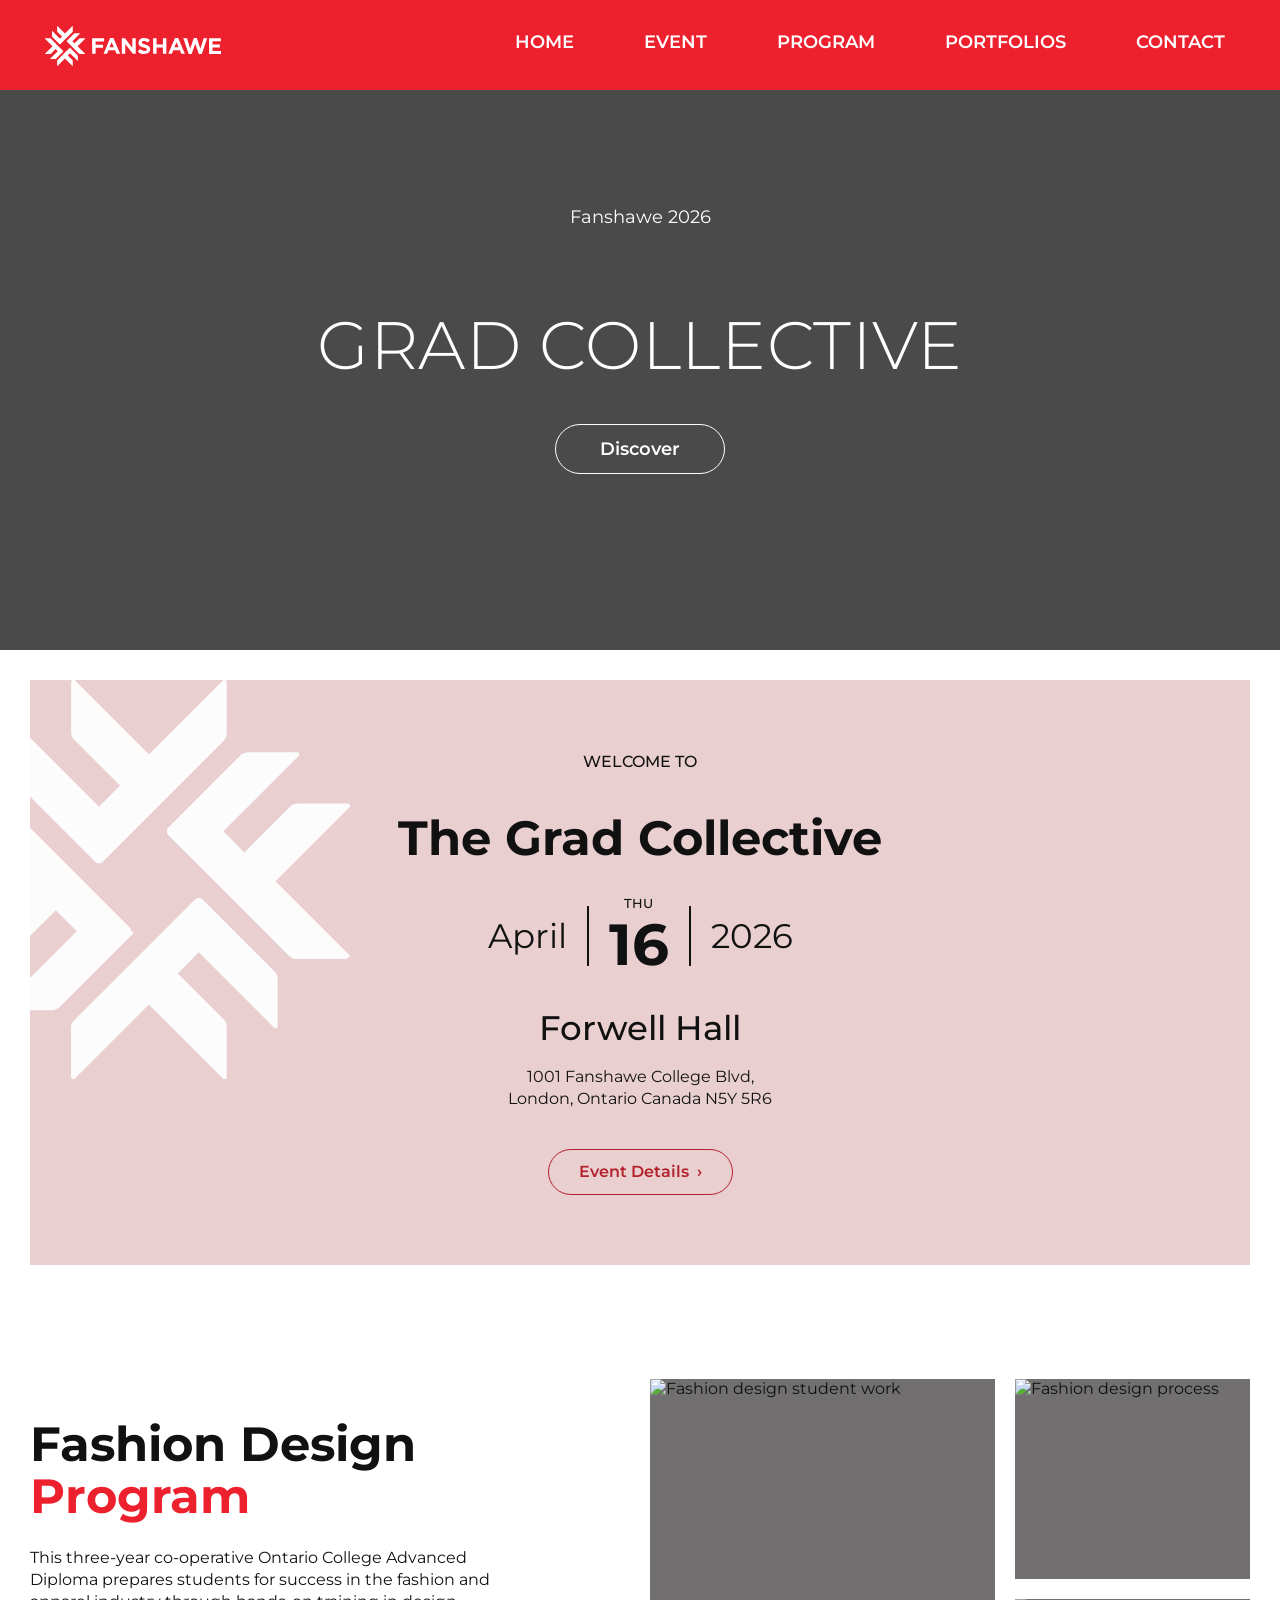
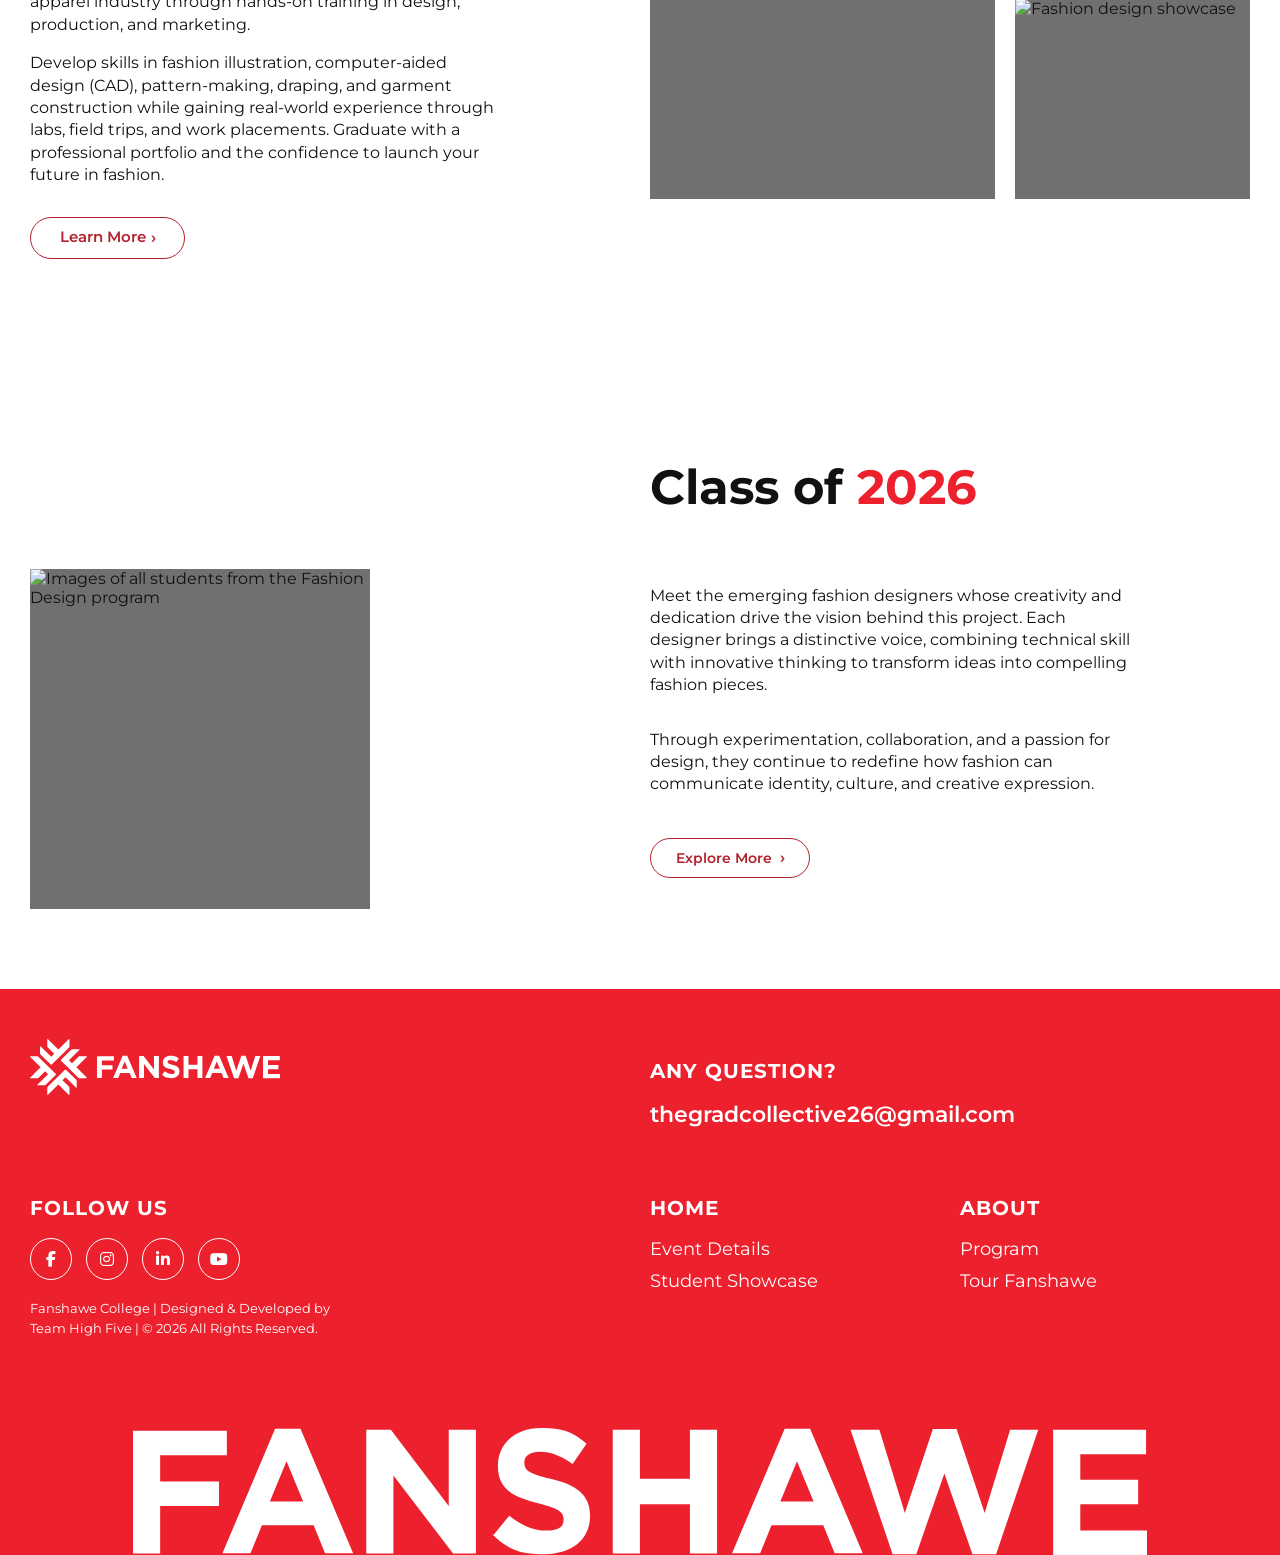
==== index.html @ 81c56df1 "update lookbook icon & link in footer update lookbook icon & link to respective sites in footer" ====
<!DOCTYPE html>
<html lang="en">

<head>
  <meta charset="UTF-8">
  <meta name="viewport" content="width=device-width, initial-scale=1.0">
  <title>Fanshawe's Grad Collective 2026</title>
  <link rel="icon" type="image/png" href="fanshawe_favicon/favicon-96x96.png" sizes="96x96">
  <link rel="icon" type="image/svg+xml" href="fanshawe_favicon/favicon.svg">
  <link rel="shortcut icon" href="fanshawe_favicon/favicon.ico">
  <link rel="apple-touch-icon" sizes="180x180" href="fanshawe_favicon/apple-touch-icon.png">
  <link rel="manifest" href="fanshawe_favicon/site.webmanifest">
  <link rel="stylesheet" href="css/grid.css">
  <link rel="stylesheet" href="css/main.css">
  <!-- Link to google fonts for Montserrat Font -->
  <link rel="preconnect" href="https://fonts.googleapis.com">
  <link rel="preconnect" href="https://fonts.gstatic.com" crossorigin>
  <link href="https://fonts.googleapis.com/css2?family=Montserrat:ital,wght@0,100..900;1,100..900&display=swap"
    rel="stylesheet">
  <link rel="stylesheet" href="https://cdnjs.cloudflare.com/ajax/libs/font-awesome/6.5.2/css/all.min.css">
</head>

<body>
  <h1 class="hidden">Welcome to The Grad Collective 2026</h1>
  <div>
    <section class="full-width-grid-con">
      <h2 class="hidden">Main Navigation</h2>
      <header id="main-header" class="full-width-grid-con">
        <div id="logo" class="col-start-1 col-end-2">
          <a href="https://www.fanshawec.ca" id="header-logo" class="col-start-1">
            <img src="images/fanshawe_logo_white.svg" alt="fanshawe logo" class="header-logo-img">
          </a>
        </div>
        <input type="checkbox" id="hamburger">
        <label for="hamburger" id="ham-burger">
          <img src="images/ham-burger-menu.svg" alt="Menu">
        </label>
        <div id="main-nav" class="m-col-start-5 m-col-end-13 l-col-end-12">
          <nav class="burger-con">
            <ul>
              <li><a href="index.html">HOME</a></li>
              <li><a href="event.html">EVENT</a></li>
              <li><a href="about.html">PROGRAM</a></li>
              <li><a href="portfolio.html">PORTFOLIOS</a></li>
              <li><a href="contact.html">CONTACT</a></li>
            </ul>
          </nav>
        </div>
      </header>
    </section>
  </div>

  <!-- Hero Section -->
  <section class="hero">

    <div class="full-width-grid-con">

      <div class="hero-media col-span-full">

        <video class="hero-video" autoplay muted loop playsinline poster="images/hero-poster.jpg">

          <source src="video/hero-video.mp4" type="video/mp4">
          Your browser does not support the video tag.

        </video>

        <div class="hero-overlay">
          <p class="hero-subtitle">Fanshawe 2026</p>
          <h2 class="hero-title">GRAD COLLECTIVE</h2>
          <a href="#" class="hero-btn">Discover</a>
        </div>

      </div>

    </div>

  </section>

  <!--Welcom Section-->
  <section class="welcome-section">
    <div class="grid-con">
      <div class="welcome-card col-span-full m-col-span-12 l-col-span-12">

        <div class="welcome-mark">
          <img src="images/fanshawe_logo_symbol.svg" alt="Fanshawe graphic mark">
        </div>

        <div class="welcome-content">
          <p class="welcome-kicker">WELCOME TO</p>

          <h2 class="welcome-title">The Grad Collective</h2>

          <div class="welcome-date">
            <span class="date-month">April</span>

            <span class="date-divider"></span>

            <span class="date-day-wrap">
              <span class="date-label">THU</span>
              <span class="date-day">16</span>
            </span>

            <span class="date-divider"></span>

            <span class="date-year">2026</span>
          </div>

          <h3 class="welcome-location">Forwell Hall</h3>

          <p class="welcome-address">
            1001 Fanshawe College Blvd,<br>
            London, Ontario Canada N5Y 5R6
          </p>

          <a href="#" class="welcome-btn">Event Details</a>
        </div>

      </div>
    </div>
  </section>

  <!--About Program Section-->
  <section class="about-program">
    <div class="grid-con">

      <div class="about-program-content col-span-full m-col-span-6 l-col-span-5">
        <h2 class="about-program-title">
          Fashion Design <span>Program</span>
        </h2>

        <p class="about-program-text">
          This three-year co-operative Ontario College Advanced Diploma prepares students for success in the fashion and
          apparel industry through hands-on training in design, production, and marketing.
        </p>

        <p class="about-program-text">
          Develop skills in fashion illustration, computer-aided design (CAD), pattern-making, draping, and garment
          construction while gaining real-world experience through labs, field trips, and work placements. Graduate with
          a professional portfolio and the confidence to launch your future in fashion.
        </p>

        <a href="#" class="about-program-btn">Learn More</a>
      </div>

      <div class="about-program-media col-span-full m-col-span-6 l-col-span-6 l-col-start-7">
        <div class="about-program-gallery">

          <div class="about-program-image about-program-image-large">
            <img src="images/program-image-1.jpg" alt="Fashion design student work">
          </div>

          <div class="about-program-image-column">
            <div class="about-program-image about-program-image-small">
              <img src="images/program-image-2.jpg" alt="Fashion design process">
            </div>

            <div class="about-program-image about-program-image-small">
              <img src="images/program-image-3.jpg" alt="Fashion design showcase">
            </div>
          </div>

        </div>
      </div>

    </div>
  </section>

  <!--Fashion Designers Section-->
  <section class="fashion-designers">
    <div class="grid-con">

      <div class="fashion-designers-heading col-span-full m-col-start-7 m-col-end-12 l-col-start-7 l-col-end-12">
        <h2 class="fashion-designers-title">
          Class of<span> 2026</span>
        </h2>
      </div>

      <div class="fashion-designers-image-box col-span-full m-col-start-1 m-col-end-6 l-col-start-1 l-col-end-6">
        <img src="" alt="Images of all students from the Fashion Design program">
      </div>

      <div class="fashion-designers-content col-span-full m-col-start-7 m-col-end-12 l-col-start-7 l-col-end-12">
        <p class="fashion-designers-text">
          Meet the emerging fashion designers whose creativity and dedication drive the vision behind this project. Each
          designer brings a distinctive voice, combining technical skill with innovative thinking to transform ideas
          into compelling fashion pieces.
        </p>

        <p class="fashion-designers-text">
          Through experimentation, collaboration, and a passion for design, they continue to redefine how fashion can
          communicate identity, culture, and creative expression.
        </p>

        <a href="#" class="fashion-designers-btn">Explore More</a>
      </div>

    </div>
  </section>

  <footer class="main-footer">
    <div class="grid-con">

      <div class="footer-logo col-span-full m-col-span-6 l-col-span-6">
        <img src="images/fanshawe_logo_white.svg" alt="Fanshawe logo">
      </div>

      <div class="footer-contact col-span-full m-col-span-6 l-col-span-6">
        <h3>ANY QUESTION?</h3>
        <a href="mailto:thegradcollective26@gmail.com">
          thegradcollective26@gmail.com
        </a>
      </div>

      <div class="footer-follow col-span-full m-col-star-1 m-col-end-5 l-col-star-1 l-col-end-5">
        <h3>FOLLOW US</h3>

        <div class="social">
          <a href="#" aria-label="Facebook"><i class="fa-brands fa-facebook-f"></i></a>
          <a href="#" aria-label="Instagram"><i class="fa-brands fa-instagram"></i></a>
          <a href="#" aria-label="LinkedIn"><i class="fa-brands fa-linkedin-in"></i></a>
          <a href="#" aria-label="YouTube"><i class="fa-brands fa-youtube"></i></a>
        </div>

        <p class="copyright">
          Fanshawe College | Designed &amp; Developed by Team High Five |
          © 2026 All Rights Reserved.
        </p>
      </div>

      <div class="footer-links col-span-2 m-col-star-6 m-col-end-9 l-col-star-6 l-col-end-9 ">
        <h3>HOME</h3>
        <ul>
          <li><a href="event.html">Event Details</a></li>
          <li><a href="portfolio.html">Student Showcase</a></li>
        </ul>
      </div>


      <div class="footer-links col-span-2 m-col-star-9 m-col-end-12 l-col-star-9 l-col-end-12 ">
        <h3>ABOUT</h3>
        <ul>
          <li><a href="about.html">Program</a></li>
          <li><a href="https://www.fanshawec.ca/">Tour Fanshawe</a></li>
        </ul>
      </div>

      <div class="footer-big-logo col-span-full m-col-span-full l-col-start-2 l-col-end-12">
        <img src="images/fanshawe_logo_big.svg" alt="Fanshawe wordmark">
      </div>

    </div>
  </footer>

  <script type="module" src="js/main.js"></script>

</body>

</html>
---- css/grid.css ----
/* 
    CSS Guide 

    1.  General Grid Styles
        Utility Classes
    2.  Mobile Grid
    3.  Tablet Grid
    4.  Desktop Grid
    5.  XL Grid

 */


 /* 1. ---General Grid Styles--- */

 html {
    box-sizing: border-box; 
  }
  
  *, *::before, *::after {
    box-sizing: inherit; 
  }
  /* ---Utility Classes--- */
  
   .grid-con { 
    display: grid;
    grid-template-columns: repeat(4, minmax(0, 1fr));
    grid-column-gap: 15px;
    max-width: 1200px;
    margin: 0 auto;
    padding-left: 30px;
    padding-right: 30px;
  }
  
  /* 2. ---Mobile Library Grid Styles--- */
  .col-span-1	{grid-column: span 1 / span 1;}
  .col-span-2	{grid-column: span 2 / span 2;}
  .col-span-3	{grid-column: span 3 / span 3;}
  .col-span-4	{grid-column: span 4 / span 4;}
  .col-span-full {grid-column: 1 / -1;}
  
  .col-start-1	{grid-column-start: 1;}
  .col-start-2	{grid-column-start: 2;}
  .col-start-3	{grid-column-start: 3;}
  .col-start-4	{grid-column-start: 4;}
  
  .col-end-2	{grid-column-end: 2;}
  .col-end-3	{grid-column-end: 3;}
  .col-end-4	{grid-column-end: 4;}
  .col-end-5	{grid-column-end: 5;}
  
  /* 3. ---Tablet Library Grid Styles--- */
  @media screen and (min-width: 768px) {
    .grid-con { 
      display: grid;
      grid-template-columns: repeat(12, minmax(0, 1fr));
      grid-column-gap: 20px;
      max-width: 1500px;
      margin: 0 auto;
      padding-left: 30px;
      padding-right: 30px;
    }
  
  .m-col-spa .m-col-span-1	{grid-column: span 1 / span 1;}
  .m-col-span-2	{grid-column: span 2 / span 2;}
  .m-col-span-3	{grid-column: span 3 / span 3;}
  .m-col-span-4	{grid-column: span 4 / span 4;}
  .m-col-span-5	{grid-column: span 5 / span 5;}
  .m-col-span-6	{grid-column: span 6 / span 6;}
  .m-col-span-7	{grid-column: span 7 / span 7;}
  .m-col-span-8	{grid-column: span 8 / span 8;}
  .m-col-span-9	{grid-column: span 9 / span 9;}
  .m-col-span-10 {grid-column: span 10 / span 10;}
  .m-col-span-11 {grid-column: span 11 / span 11;}
  .m-col-span-12 {grid-column: span 12 / span 12;}
  .m-col-span-full {grid-column: 1 / -1;}
  
  .m-col-start-1	{grid-column-start: 1;}
  .m-col-start-2	{grid-column-start: 2;}
  .m-col-start-3	{grid-column-start: 3;}
  .m-col-start-4	{grid-column-start: 4;}
  .m-col-start-5	{grid-column-start: 5;}
  .m-col-start-6	{grid-column-start: 6;}
  .m-col-start-7	{grid-column-start: 7;}
  .m-col-start-8	{grid-column-start: 8;}
  .m-col-start-9	{grid-column-start: 9;}
  .m-col-start-10	{grid-column-start: 10;}
  .m-col-start-11	{grid-column-start: 11;}
  .m-col-start-12	{grid-column-start: 12;}
  .m-col-start-13	{grid-column-start: 13;}
  
  
  .m-col-end-1	{grid-column-end: 1;}
  .m-col-end-2	{grid-column-end: 2;}
  .m-col-end-3	{grid-column-end: 3;}
  .m-col-end-4	{grid-column-end: 4;}
  .m-col-end-5	{grid-column-end: 5;}
  .m-col-end-6	{grid-column-end: 6;}
  .m-col-end-7	{grid-column-end: 7;}
  .m-col-end-8	{grid-column-end: 8;}
  .m-col-end-9	{grid-column-end: 9;}
  .m-col-end-10	{grid-column-end: 10;}
  .m-col-end-11	{grid-column-end: 11;}
  .m-col-end-12	{grid-column-end: 12;}
  .m-col-end-13	{grid-column-end: 13;}
  
  }
  
  /* 4. ---Desktop Library Grid Styles--- */
  @media screen and (min-width: 1200px) { 
  
    .grid-con { 
      display: grid;
      grid-template-columns: repeat(12, minmax(0, 1fr));
      grid-column-gap: 20px;
      max-width: 1500px;
      margin: 0 auto;
      padding-left: 30px;
      padding-right: 30px;
    }
  
  .l-col-span-1	{grid-column: span 1 / span 1;}
  .l-col-span-2	{grid-column: span 2 / span 2;}
  .l-col-span-3	{grid-column: span 3 / span 3;}
  .l-col-span-4	{grid-column: span 4 / span 4;}
  .l-col-span-5	{grid-column: span 5 / span 5;}
  .l-col-span-6	{grid-column: span 6 / span 6;}
  .l-col-span-7	{grid-column: span 7 / span 7;}
  .l-col-span-8	{grid-column: span 8 / span 8;}
  .l-col-span-9	{grid-column: span 9 / span 9;}
  .l-col-span-10 {grid-column: span 10 / span 10;}
  .l-col-span-11 {grid-column: span 11 / span 11;}
  .l-col-span-12 {grid-column: span 12 / span 12;}
  .l-col-span-full {grid-column: 1 / -1;}
  
  .l-col-start-1	{grid-column-start: 1;}
  .l-col-start-2	{grid-column-start: 2;}
  .l-col-start-3	{grid-column-start: 3;}
  .l-col-start-4	{grid-column-start: 4;}
  .l-col-start-5	{grid-column-start: 5;}
  .l-col-start-6	{grid-column-start: 6;}
  .l-col-start-7	{grid-column-start: 7;}
  .l-col-start-8	{grid-column-start: 8;}
  .l-col-start-9	{grid-column-start: 9;}
  .l-col-start-10	{grid-column-start: 10;}
  .l-col-start-11	{grid-column-start: 11;}
  .l-col-start-12	{grid-column-start: 12;}
  .l-col-start-13	{grid-column-start: 13;}
  
  
  .l-col-end-1	{grid-column-end: 1;}
  .l-col-end-2	{grid-column-end: 2;}
  .l-col-end-3	{grid-column-end: 3;}
  .l-col-end-4	{grid-column-end: 4;}
  .l-col-end-5	{grid-column-end: 5;}
  .l-col-end-6	{grid-column-end: 6;}
  .l-col-end-7	{grid-column-end: 7;}
  .l-col-end-8	{grid-column-end: 8;}
  .l-col-end-9	{grid-column-end: 9;}
  .l-col-end-10	{grid-column-end: 10;}
  .l-col-end-11	{grid-column-end: 11;}
  .l-col-end-12	{grid-column-end: 12;}
  .l-col-end-13	{grid-column-end: 13;}
  }
  
  
  /* 5. ---X-Large Desktop Library Grid Styles--- */
---- css/main.css ----
body{font-family:"Montserrat";padding:0;margin:0}.hidden{display:none}.wrapper{background-color:#ed202d}h1{font-family:"Montserrat"}#main-header{background-color:#ed202d;width:100%;height:90px;position:fixed;top:0;left:0;z-index:1000;display:flex;justify-content:space-between;align-items:center;padding:0 45px}#main-header #logo{display:flex;align-items:center}#main-header #logo img{height:40px;width:auto;margin-top:5px}#main-header #ham-burger{display:flex;cursor:pointer}#main-header #ham-burger img{height:40px;width:40px;transition:all .4s ease}@media(min-width: 768px){#main-header #ham-burger{display:none}}#main-header #hamburger{display:none}#main-header #hamburger:checked~label img{transform:rotate(-90deg)}#main-header #hamburger:checked~#main-nav{transform:translateY(0);opacity:1;pointer-events:auto}#main-header #main-nav{background-color:#ed202d;width:100%;height:100vh;text-align:left;font-size:16px;position:fixed;top:90px;left:0;transform:translateY(-100%);opacity:0;transition:all .3s ease;pointer-events:none}#main-header #main-nav nav ul{list-style-type:none;margin-top:70px;margin-left:30px;padding:0}#main-header #main-nav nav ul li{margin:30px 50px 30px 10px}#main-header #main-nav nav ul li a{color:#fff;display:inline-block;text-decoration:none;font-size:22px;font-weight:600;position:relative}#main-header #main-nav nav ul li a::after{content:"";position:absolute;left:0;bottom:-3px;width:0;height:2px;background:#fff;transition:width .35s ease}#main-header #main-nav nav ul li a:hover::after{width:100%}@media screen and (min-width: 768px){#main-header #ham-burger{display:none}#main-header #main-nav{width:auto;height:auto;position:relative;opacity:1;transform:none;transition:none;background:none;top:0;pointer-events:auto}#main-header #main-nav nav ul{margin-top:0;display:flex;align-items:center;gap:50px}#main-header #main-nav nav ul li{margin:0;padding:10px}#main-header #main-nav nav ul li a{font-size:18px;margin-top:15px;margin-bottom:5px}}@media screen and (min-width: 1200px){#ham-burger{display:none}}.main-footer{background:#ed202d;color:#fff;padding-top:40px;overflow:hidden}.main-footer a{color:#fff;text-decoration:none;transition:color .3s ease}.main-footer a:hover{color:#fff}.main-footer h3{font-size:16px;font-weight:700;margin-bottom:15px;text-transform:uppercase}.main-footer .footer-logo,.main-footer .footer-follow,.main-footer .footer-contact,.main-footer .footer-links{margin-bottom:28px}.main-footer .footer-logo img{display:block;width:180px;max-width:100%;height:auto}.main-footer .footer-follow .social{display:flex;gap:12px;margin-bottom:15px}.main-footer .footer-follow .social a{width:38px;height:38px;border:1px solid #fff;border-radius:50%;display:flex;align-items:center;justify-content:center;font-size:14px;transition:background-color .35s ease,color .35s ease,transform .25s ease,border-color .35s ease}.main-footer .footer-follow .social a:hover{background:#fff;color:#ed202d;border-color:#fff;transform:translateY(-3px)}.main-footer .footer-follow .copyright{font-size:12px;line-height:1.6;max-width:260px}.main-footer .footer-contact a{font-size:18px;font-weight:600;display:inline-block;transition:font-weight .2s ease,text-shadow .2s ease}.main-footer .footer-contact a:hover{font-weight:700;text-shadow:0 2px 6px rgba(0,0,0,.25)}.main-footer .footer-links ul{list-style:none;padding:0;margin:0}.main-footer .footer-links li{margin-bottom:10px}.main-footer .footer-links a{font-size:16px;position:relative;display:inline-block;transition:font-weight .2s ease,text-shadow .2s ease}.main-footer .footer-links a::after{content:"";position:absolute;left:0;bottom:-4px;width:0;height:2px;background:#fff;transition:width .35s ease}.main-footer .footer-links a:hover::after{width:100%}.main-footer .footer-links a:hover{font-weight:600;text-shadow:0 2px 6px rgba(0,0,0,.25)}.main-footer .footer-big-logo{margin-top:20px}.main-footer .footer-big-logo img{display:block;width:100%;max-width:2600px;height:auto}@media screen and (min-width: 768px){.main-footer .footer-logo,.main-footer .footer-follow,.main-footer .footer-contact,.main-footer .footer-links{margin-bottom:36px}.main-footer .footer-logo img{width:200px}.main-footer .footer-contact a{font-size:20px}.main-footer .footer-links a{font-size:18px}}@media screen and (min-width: 1200px){.main-footer{padding-top:50px}.main-footer .footer-logo,.main-footer .footer-follow,.main-footer .footer-contact,.main-footer .footer-links{margin-bottom:48px}.main-footer .footer-logo img{width:250px}.main-footer h3{font-size:20px;letter-spacing:1px;margin-bottom:18px}.main-footer .footer-follow .social{gap:14px;margin-bottom:18px}.main-footer .footer-follow .social a{width:42px;height:42px;font-size:16px}.main-footer .footer-follow .copyright{font-size:13px;max-width:320px}.main-footer .footer-contact a{font-size:22px}.main-footer .footer-links a{font-size:18px}.main-footer .footer-big-logo{margin-top:28px}.main-footer .footer-big-logo img{max-width:1100px}}.hero{padding-top:0}.hero .hero-media{position:relative;min-height:420px;background-color:#4a4a4a;overflow:hidden;border-top:8px solid #ed202d}.hero .hero-video{width:100%;height:100%;min-height:420px;-o-object-fit:cover;object-fit:cover;display:block;background-color:#4a4a4a}.hero .hero-overlay{position:absolute;inset:0;z-index:2;display:flex;flex-direction:column;align-items:center;justify-content:center;text-align:center;color:#fff;padding:20px}.hero .hero-subtitle{font-size:1rem;font-weight:400;margin-bottom:18px}.hero .hero-title{font-size:2.2rem;line-height:1.05;font-weight:300;letter-spacing:.02em;margin-bottom:24px}.hero .hero-btn{display:inline-flex;align-items:center;justify-content:center;min-width:170px;margin-top:10px;padding:12px 22px;border:1.5px solid #fff;border-radius:999px;color:#fff;text-decoration:none;font-size:.95rem;font-weight:600;line-height:1;transition:background-color .3s ease,color .3s ease,transform .25s ease,box-shadow .3s ease}.hero .hero-btn::after{margin-left:8px;font-size:1rem;line-height:1}.hero .hero-btn:hover{background-color:#fff;color:#b3212c;transform:translateY(-2px);box-shadow:0 8px 18px rgba(0,0,0,.12)}@media screen and (min-width: 768px){.hero .hero-media{min-height:520px;border-top-width:10px}.hero .hero-video{min-height:520px}.hero .hero-subtitle{font-size:1.2rem;margin-bottom:22px}.hero .hero-title{font-size:3.5rem;margin-bottom:30px}.hero .hero-btn{min-width:160px;padding:14px 34px;font-size:1.05rem}}@media screen and (min-width: 1200px){.hero .hero-media{min-height:620px;border-top-width:10px}.hero .hero-video{min-height:620px}.hero .hero-subtitle{font-size:1.15rem;margin-bottom:26px}.hero .hero-title{font-size:4.2rem;margin-bottom:34px;letter-spacing:.01em}.hero .hero-btn{min-width:170px;padding:15px 38px;font-size:1.1rem}}.welcome-section{padding:24px 0}.welcome-section .welcome-card{position:relative;background-color:#e9cfcf;overflow:hidden;min-height:380px;padding:36px 20px 48px}.welcome-section .welcome-mark{position:absolute;top:0;left:0;width:220px;z-index:1;margin-left:-40px;pointer-events:none}.welcome-section .welcome-mark img{display:block;width:100%;height:auto;opacity:.95}.welcome-section .welcome-content{position:relative;z-index:2;max-width:700px;margin:0 auto;text-align:center;color:#111}.welcome-section .welcome-kicker{font-size:.95rem;font-weight:500;margin-bottom:10px}.welcome-section .welcome-title{font-size:2rem;font-weight:700;line-height:1.15;margin-bottom:28px}.welcome-section .welcome-date{display:flex;align-items:center;justify-content:center;gap:14px;margin-bottom:24px;flex-wrap:nowrap}.welcome-section .date-month,.welcome-section .date-year{font-size:1.6rem;font-weight:400;line-height:1}.welcome-section .date-divider{width:2px;height:44px;background-color:#111}.welcome-section .date-day-wrap{display:flex;flex-direction:column;align-items:center;justify-content:center;line-height:1}.welcome-section .date-label{font-size:.75rem;font-weight:500;margin-bottom:4px}.welcome-section .date-day{font-size:2.6rem;font-weight:700}.welcome-section .welcome-location{font-size:1.9rem;font-weight:500;margin-bottom:16px}.welcome-section .welcome-address{font-size:.95rem;line-height:1.35;max-width:340px;margin:0 auto 34px}.welcome-section .welcome-btn{display:inline-flex;align-items:center;justify-content:center;min-width:170px;padding:12px 24px;border:1.5px solid #b3212c;border-radius:999px;color:#b3212c;text-decoration:none;font-size:1rem;font-weight:600;line-height:1;position:relative;transition:background-color .3s ease,color .3s ease,transform .25s ease,box-shadow .3s ease}.welcome-section .welcome-btn::after{content:"›";margin-left:8px;font-size:1rem}.welcome-section .welcome-btn:hover{background-color:#b3212c;color:#fff;transform:translateY(-2px);box-shadow:0 8px 18px rgba(0,0,0,.12)}@media screen and (min-width: 768px){.welcome-section{padding:32px 0}.welcome-section .welcome-card{min-height:480px;padding:54px 40px 60px}.welcome-section .welcome-mark{width:300px;margin-left:-60px}.welcome-section .welcome-kicker{font-size:1rem;margin-bottom:12px}.welcome-section .welcome-title{font-size:2.75rem;margin-bottom:30px}.welcome-section .welcome-date{gap:18px;margin-bottom:28px}.welcome-section .date-month,.welcome-section .date-year{font-size:2rem}.welcome-section .date-divider{height:54px}.welcome-section .date-label{font-size:.78rem}.welcome-section .date-day{font-size:3.2rem}.welcome-section .welcome-location{font-size:2rem;margin-bottom:18px}.welcome-section .welcome-address{font-size:1rem;max-width:400px;margin-bottom:36px}}@media screen and (min-width: 1200px){.welcome-section{padding:30px 0}.welcome-section .welcome-card{min-height:550px;padding:56px 40px 70px}.welcome-section .welcome-mark{width:400px;margin-left:-80px}.welcome-section .welcome-content{max-width:760px}.welcome-section .welcome-kicker{font-size:1rem;margin-bottom:14px}.welcome-section .welcome-title{font-size:3rem;margin-bottom:32px}.welcome-section .welcome-date{gap:20px;margin-bottom:30px}.welcome-section .date-month,.welcome-section .date-year{font-size:2.15rem}.welcome-section .date-divider{height:60px}.welcome-section .date-label{font-size:.8rem;margin-bottom:5px}.welcome-section .date-day{font-size:3.6rem}.welcome-section .welcome-location{font-size:2.1rem;margin-bottom:18px}.welcome-section .welcome-address{font-size:1rem;max-width:430px;margin-bottom:40px}.welcome-section .welcome-btn{min-width:185px;padding:14px 28px;font-size:1rem}}.about-program{padding:56px 0;color:#111}.about-program-content{margin-bottom:40px}.about-program-title{font-size:2rem;font-weight:700;line-height:1.08;margin-bottom:22px}.about-program-title span{color:#ed202d}.about-program-text{font-size:.98rem;line-height:1.45;max-width:560px;margin-bottom:18px}.about-program-btn{display:inline-flex;align-items:center;justify-content:center;min-width:150px;padding:12px 22px;margin-top:10px;border:1.5px solid #b3212c;border-radius:999px;color:#b3212c;text-decoration:none;font-size:.95rem;font-weight:600;line-height:1;transition:background-color .3s ease,color .3s ease,transform .25s ease,box-shadow .3s ease}.about-program-btn::after{content:"›";margin-left:5px;font-size:1rem;line-height:1}.about-program-btn:hover{background-color:#b3212c;color:#fff;transform:translateY(-2px);box-shadow:0 8px 18px rgba(0,0,0,.12)}.about-program-media{position:relative}.about-program-gallery{display:grid;grid-template-columns:1fr;gap:16px}.about-program-image-column{display:grid;grid-template-columns:1fr 1fr;gap:16px}.about-program-image{background-color:#716f6f;overflow:hidden}.about-program-image img{display:block;width:100%;height:100%;-o-object-fit:cover;object-fit:cover}.about-program-image-large{aspect-ratio:16/10}.about-program-image-small{aspect-ratio:1/1}@media screen and (min-width: 768px){.about-program{padding:68px 0}.about-program-content{margin-bottom:0}.about-program-title{font-size:2.5rem;margin-bottom:24px}.about-program-text{font-size:1rem;max-width:500px}.about-program-btn{min-width:160px;padding:13px 24px}.about-program-gallery{grid-template-columns:1.25fr .85fr;gap:20px;align-items:stretch}.about-program-image-column{grid-template-columns:1fr;gap:20px}.about-program-image-large{aspect-ratio:auto;min-height:420px}.about-program-image-small{aspect-ratio:auto;min-height:200px}}@media screen and (min-width: 1200px){.about-program{padding:84px 0}.about-program-title{font-size:3rem;margin-bottom:24px}.about-program-text{font-size:1rem;line-height:1.4;max-width:470px;margin-bottom:16px}.about-program-btn{min-width:155px;padding:12px 22px;margin-top:14px;font-size:.92rem}.about-program-gallery{grid-template-columns:1.25fr .85fr;gap:20px;align-items:stretch}.about-program-image-column{grid-template-columns:1fr;gap:20px}.about-program-image-large{aspect-ratio:auto;min-height:420px}.about-program-image-small{aspect-ratio:auto;min-height:200px}}.fashion-designers{padding:56px 0;color:#111}.fashion-designers-heading{margin-bottom:24px;text-align:center}.fashion-designers-title{font-size:2rem;font-weight:700;line-height:1.05}.fashion-designers-title span{color:#ed202d}.fashion-designers-image-box{position:relative;margin-bottom:28px;background-color:#716f6f;aspect-ratio:16/10;overflow:hidden;display:flex;align-items:center;justify-content:center}.fashion-designers-image-box img{position:absolute;inset:0;width:100%;height:100%;-o-object-fit:cover;object-fit:cover;display:block;transition:transform .4s ease}.fashion-designers-image-box:hover img{transform:scale(1.05)}.fashion-designers-placeholder-text{position:relative;z-index:1;color:#fff;font-style:italic;font-size:1.05rem;line-height:1.35;text-align:center;pointer-events:none}.fashion-designers-content{text-align:left}.fashion-designers-text{max-width:520px;margin-bottom:18px;font-size:1rem;line-height:1.45}.fashion-designers-btn{display:inline-flex;align-items:center;justify-content:center;min-width:170px;margin-top:10px;padding:12px 22px;border:1.5px solid #b3212c;border-radius:999px;color:#b3212c;text-decoration:none;font-size:.95rem;font-weight:600;line-height:1;transition:background-color .3s ease,color .3s ease,transform .25s ease,box-shadow .3s ease}.fashion-designers-btn::after{content:"›";margin-left:8px;font-size:1rem;line-height:1}.fashion-designers-btn:hover{background-color:#b3212c;color:#fff;transform:translateY(-2px);box-shadow:0 8px 18px rgba(0,0,0,.12)}.is-hidden{display:none}@media screen and (min-width: 768px){.fashion-designers{padding:68px 0}.fashion-designers-heading{margin-bottom:14px;text-align:left}.fashion-designers-title{font-size:2.5rem}.fashion-designers-image-box{margin-bottom:0;aspect-ratio:1/1}.fashion-designers-content{display:flex;flex-direction:column;justify-content:flex-start}.fashion-designers-text{max-width:500px;margin-bottom:16px}.fashion-designers-btn{min-width:180px;margin-top:24px;align-self:flex-start}}@media screen and (min-width: 1200px){.fashion-designers{padding:80px 0}.fashion-designers-heading{margin-bottom:16px}.fashion-designers-title{font-size:3rem}.fashion-designers-image-box{max-width:340px}.fashion-designers-text{max-width:480px;margin-bottom:16px;line-height:1.4}.fashion-designers-btn{min-width:160px;margin-top:26px;padding:11px 20px;font-size:.9rem}}#player-container{margin-top:100px;position:relative;display:flex;flex-direction:column}#player-container video{padding-bottom:27px}.video-controls.hidden{display:none}.video{margin-bottom:100px}#center-play-button{position:absolute;top:50%;left:50%;transform:translate(-50%, -50%);font-size:25px;border:2px solid #fff;border-radius:50%;width:50px;height:50px;z-index:1;background-color:#ed202d;color:#000;cursor:pointer}.video-controls{position:absolute;right:0;left:0;bottom:0;padding:4px;background-color:#ed202d;display:flex;justify-content:center;align-items:center}button{padding:0;border:0;background-color:rgba(0,0,0,0)}#play-button,#pause-button,#stop-button,#change-vol,#full-screen,.fa-volume-up{font-size:18px;color:#fff;margin-left:10px;cursor:pointer}.fa-volume-high{margin-left:10px;color:#fff;font-size:18px}#full-screen{cursor:pointer}input[type=range]{-webkit-appearance:none;-moz-appearance:none;appearance:none;background:rgba(0,0,0,0);cursor:pointer;width:25rem}input[type=range]:focus{outline:none}input[type=range]::-webkit-slider-runnable-track{background-color:#fff;border-radius:.5rem;height:.5rem}input[type=range]::-webkit-slider-thumb{-webkit-appearance:none;appearance:none;margin-top:-4px;background-color:#fff;border-radius:.5rem;height:1rem;width:1rem}input[type=range]::-moz-range-track{background-color:#b73138;border-radius:.5rem;height:.5rem}input[type=range]::-moz-range-thumb{background-color:#b73138;border:none;border-radius:.5rem;height:1rem;width:1rem}input[type=range]:focus::-moz-range-thumb{outline:3px solid #b73138;outline-offset:.125rem}@media screen and (min-width: 768px){#play-button,#pause-button,#stop-button,#change-vol,#full-screen,.fa-volume-up{font-size:20px;color:#fff;margin-left:40px}.fa-volume-high{margin-left:180px;color:#fff;font-size:20px}.video-controls{padding:15px}#full-screen{cursor:pointer}#player-container video{padding-bottom:50px}}@media screen and (min-width: 1200px){#play-button,#pause-button,#stop-button,#change-vol,#full-screen,.fa-volume-up{font-size:20px;color:#fff;margin-left:40px}.fa-volume-high{margin-left:180px;color:#fff;font-size:20px}.video-controls{padding:15px}#full-screen{margin-left:250px;cursor:pointer}}.theme{margin-top:70px;font-size:48px;color:#b73138}.theme .theme-name{color:#000;font-size:20px}.theme-description{color:#000;font-size:16px;margin-bottom:90px}.details{background-color:#b73138;display:flex;gap:20px;padding:10px 50px;margin:0}.details h3{color:#fff;font-size:14px}.details p{color:#fff;font-size:14px}#date,#location{width:30px}.event-highlights{margin-top:170px;color:#000}.event-description{color:#000}.slider-card{background-color:#313131;padding:20px;position:relative;margin-top:50px;margin-bottom:40px;display:inline-block;width:100%}.slider-card h3{color:#fff;position:relative;z-index:2;font-size:14px;margin-top:30px}.slider-card p{color:#fff;font-size:12px;line-height:1.5}.slide-number{background:#b73138;top:10px;right:10px;color:#fff;font-size:26px;font-weight:600;padding:15px 14px;position:absolute}.slide-content{display:flex;align-items:flex-start;gap:50px;margin-top:30px}.image-box{width:100px;height:120px;background:#d9d9d9;flex-shrink:0;margin-top:10px}.card-indicator{display:flex;gap:8px;justify-content:center;margin-bottom:40px}.dot{width:10px;height:10px;border-radius:50%;background-color:#d9d9d9;transition:background-color .3s}.dot.active{background-color:#313131}#prev-btn,#next-btn{color:#b73138;font-size:30px;border:2px solid #b73138;border-radius:43%;width:60px;height:50px;cursor:pointer;margin-left:30px;margin-bottom:120px}@media screen and (min-width: 768px){.events{display:flex}.details{flex:1}.slider-card{background-color:#313131;padding:20px;position:relative;margin-top:50px;margin-bottom:40px;display:block}.slider-card h3{color:#fff;position:relative;z-index:2;margin-top:30px}.slider-card p{color:#fff;font-size:12px;line-height:1.5}.slide-number{top:20px;right:20px}.image-box{width:120px;height:120px;background:#d9d9d9;flex-shrink:0}#prev-btn,#next-btn{color:#b73138;font-size:30px;border:2px solid #b73138;border-radius:43%;width:60px;height:50px;cursor:pointer;margin-left:30px}}@media screen and (min-width: 1200px){.events{display:flex}.details{flex:1}}.contact-header{margin:40px}.contact-header h2{color:#ed202d}.contact-section{background-color:#f9d6d6;margin:50px 0px 60px 0px;padding:20px}.contact-section h3{text-align:center}.contact-section label{font-size:12px;font-weight:600;color:#b73138}.contact-section input,.contact-section textarea{width:100%;padding:7px;border:1px solid #b73138;border-radius:4px;margin-top:10px;margin-bottom:20px}.contact-section #contact-form input::-moz-placeholder, .contact-section #contact-form textarea::-moz-placeholder{font-style:italic}.contact-section #contact-form input::placeholder,.contact-section #contact-form textarea::placeholder{font-style:italic}.contact-section #feedback{font-size:13px;color:#ed202d}.contact-section button[type=submit]{width:35%;padding:10px;border:1px solid #b73138;color:#b73138;cursor:pointer;font-size:15px;font-weight:600;margin-top:25px;margin-bottom:15px;transition:all .3s ease-in-out;border-radius:24px;margin-left:auto;display:block}.contact-section button[type=submit]:hover{background-color:#ed202d;color:#fff}@media screen and (min-width: 768px){.contact-section label{font-size:16px}button[type=submit]{width:30%;padding:10px;border:1px solid #b73138;color:#b73138;cursor:pointer;font-size:30px;font-weight:600;margin-top:15px;margin-bottom:15px;transition:all .3s ease-in-out;border-radius:24px;margin-left:auto;display:block}#feedback{font-size:18px}}.about-description{color:#000;font-size:16px;margin-bottom:20px}.section-title{color:#000;margin-bottom:40px}.section-title .testimonials{font-size:35px;color:#ed202d}.circle-wrapper{position:relative;width:400px;height:400px;aspect-ratio:1/1;margin:0 auto;margin-bottom:100px}.circle-path{width:100%;height:100%;border:20px solid #ed202d;border-radius:50%;position:absolute;top:0;left:0;z-index:1}.circle-dot{position:absolute;top:50%;left:50%;width:25px;height:25px;border-radius:50%;background:#fff;transform:translateX(-50%) rotate(0deg) translateY(-200px);animation:moveDot 32s linear infinite;z-index:2}@keyframes moveDot{0%{transform:translateX(-50%) rotate(0deg) translateY(-200px)}20%{transform:translateX(-50%) rotate(0deg) translateY(-200px)}25%{transform:translateX(-50%) rotate(90deg) translateY(-190px)}45%{transform:translateX(-50%) rotate(90deg) translateY(-190px)}50%{transform:translateX(-50%) rotate(180deg) translateY(-175px)}70%{transform:translateX(-50%) rotate(180deg) translateY(-175px)}75%{transform:translateX(-50%) rotate(270deg) translateY(-190px)}95%{transform:translateX(-50%) rotate(270deg) translateY(-190px)}100%{transform:translateX(-50%) rotate(360deg) translateY(-200px)}}.circle-inner{position:absolute;top:50%;left:50%;width:320px;height:320px;border-radius:50%;transform:translate(-50%, -50%);overflow:hidden;z-index:0}.circle-inner img{position:absolute;top:0;left:0;width:100%;height:100%;-o-object-fit:cover;object-fit:cover;opacity:0}.slide1{animation:fadeSlide 32s ease-in-out infinite;animation-delay:0s}.slide2{animation:fadeSlide 32s ease-in-out infinite;animation-delay:8s}.slide3{animation:fadeSlide 32s ease-in-out infinite;animation-delay:16s}.slide4{animation:fadeSlide 32s ease-in-out infinite;animation-delay:24s}@keyframes fadeSlide{0%{opacity:0}5%{opacity:1}20%{opacity:1}25%{opacity:0}100%{opacity:0}}.logo-right-side{flex:1;display:flex;flex-direction:column;gap:20px;margin-top:30px}.logo-line{display:flex;align-items:center;gap:10px}.fanshawe_logo_red{width:80px;height:auto}hr.separator{border:none;border-top:4px solid #ed202d;flex:1;margin:0}.teacher-info{position:relative;min-height:160px;margin-left:70px;margin-top:-18px}.teacher-info .info{position:absolute;width:100%;opacity:0;display:flex;flex-direction:column;align-items:flex-start;padding-left:20px}.teacher-info .role{font-size:16px;font-weight:500;color:#ed202d;margin-bottom:8px;letter-spacing:1px}.teacher-info h4{color:#ed202d;margin:0 0 10px 0;font-size:28px}.teacher-info p{color:#444;font-style:italic;line-height:1.6;margin:0}.info1{animation:showText 32s ease-in-out infinite;animation-delay:0s}.info2{animation:showText 32s ease-in-out infinite;animation-delay:8s}.info3{animation:showText 32s ease-in-out infinite;animation-delay:16s}.info4{animation:showText 32s ease-in-out infinite;animation-delay:24s}@keyframes showText{0%{opacity:0}5%{opacity:1}20%{opacity:1}25%{opacity:0}100%{opacity:0}}.portfolio-card{margin:50px 0px 50px 0px;overflow:hidden;transition:transform .3s ease}.portfolio-card:hover{transform:translateY(-5px)}.card-image img{width:205px;-o-object-fit:cover;object-fit:cover;filter:blur(3px);transform:scale(1.1)}.student-name{cursor:pointer}.card-footer{background-color:#b73138;color:#fff;padding:15px}.icons{display:flex;gap:10px}.icons i{color:#fff;width:30px;height:30px;border:1px solid #fff;border-radius:50%;display:flex;align-items:center;justify-content:center;cursor:pointer;transition:background-color .35s ease,color .35s ease,transform .25s ease,border-color .35s ease}.icons i:hover{background:#fff;color:#ed202d;border-color:#fff;transform:translateY(-3px)}
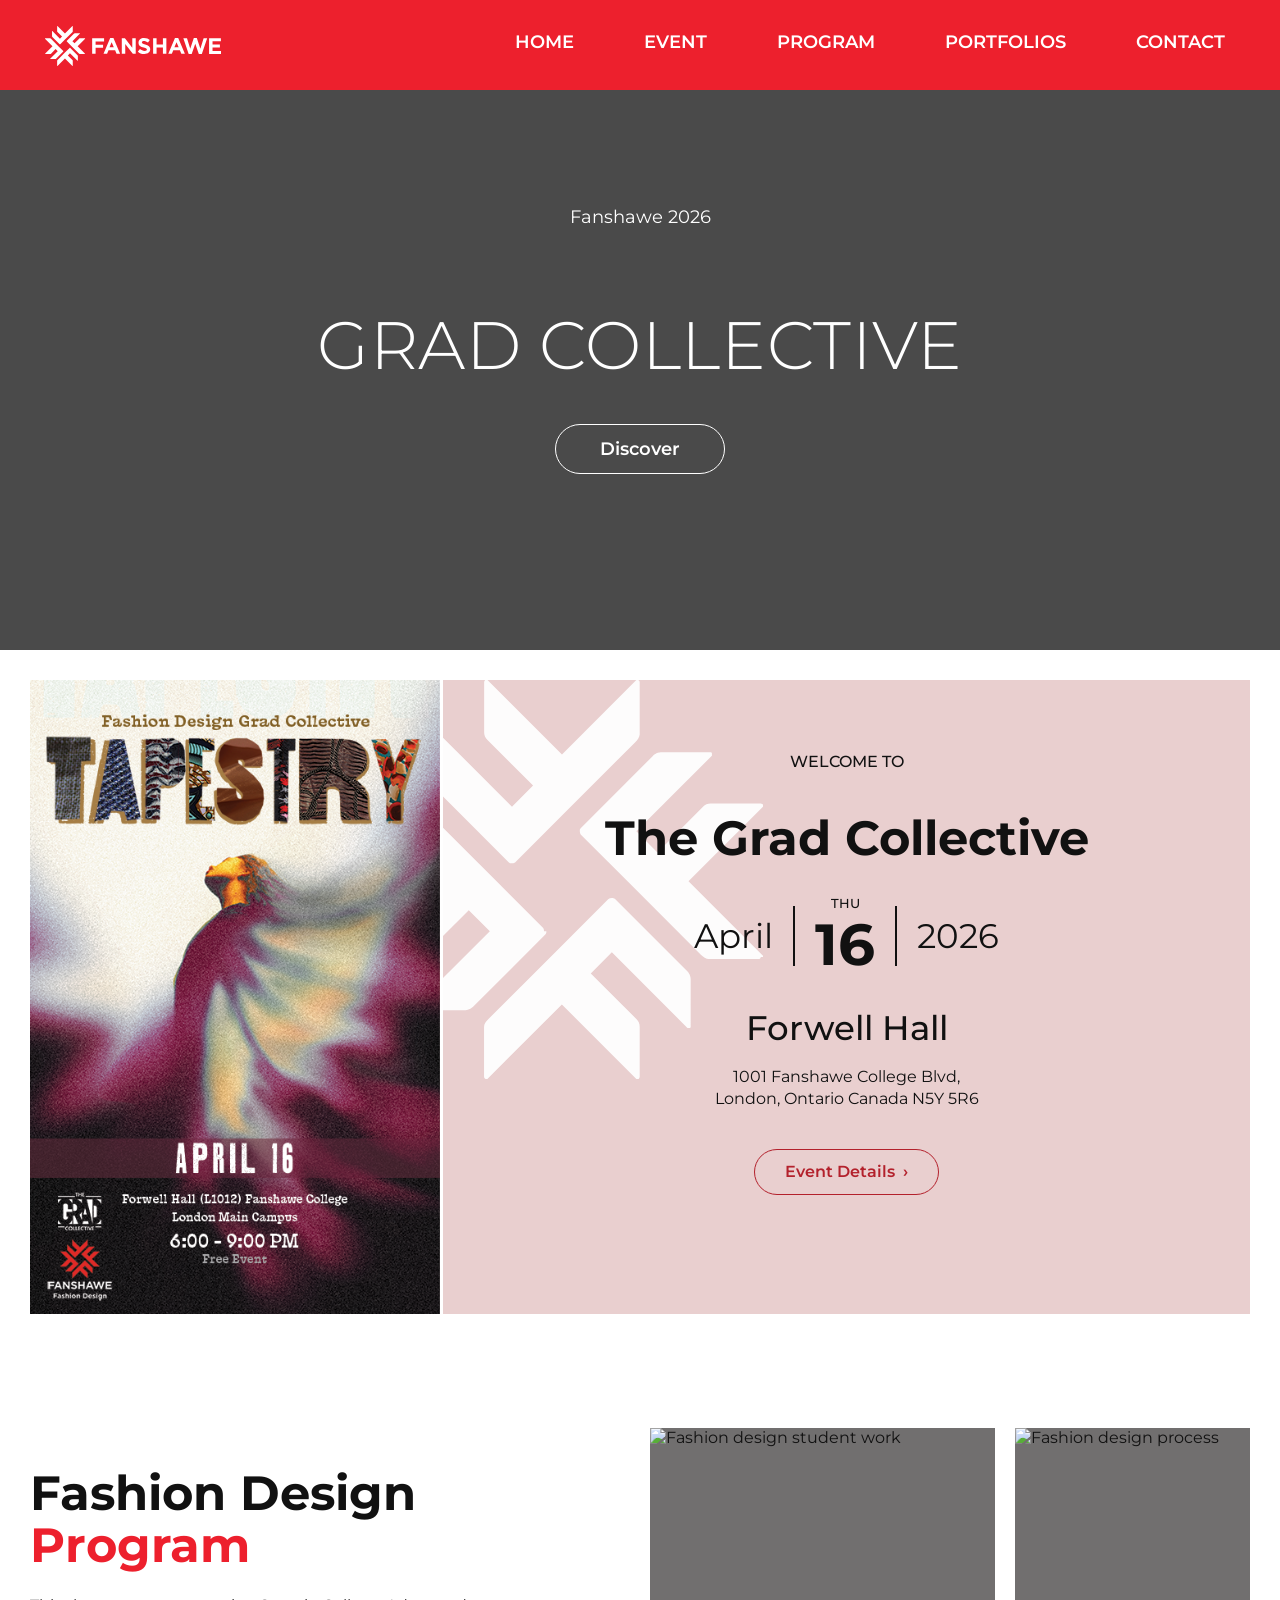
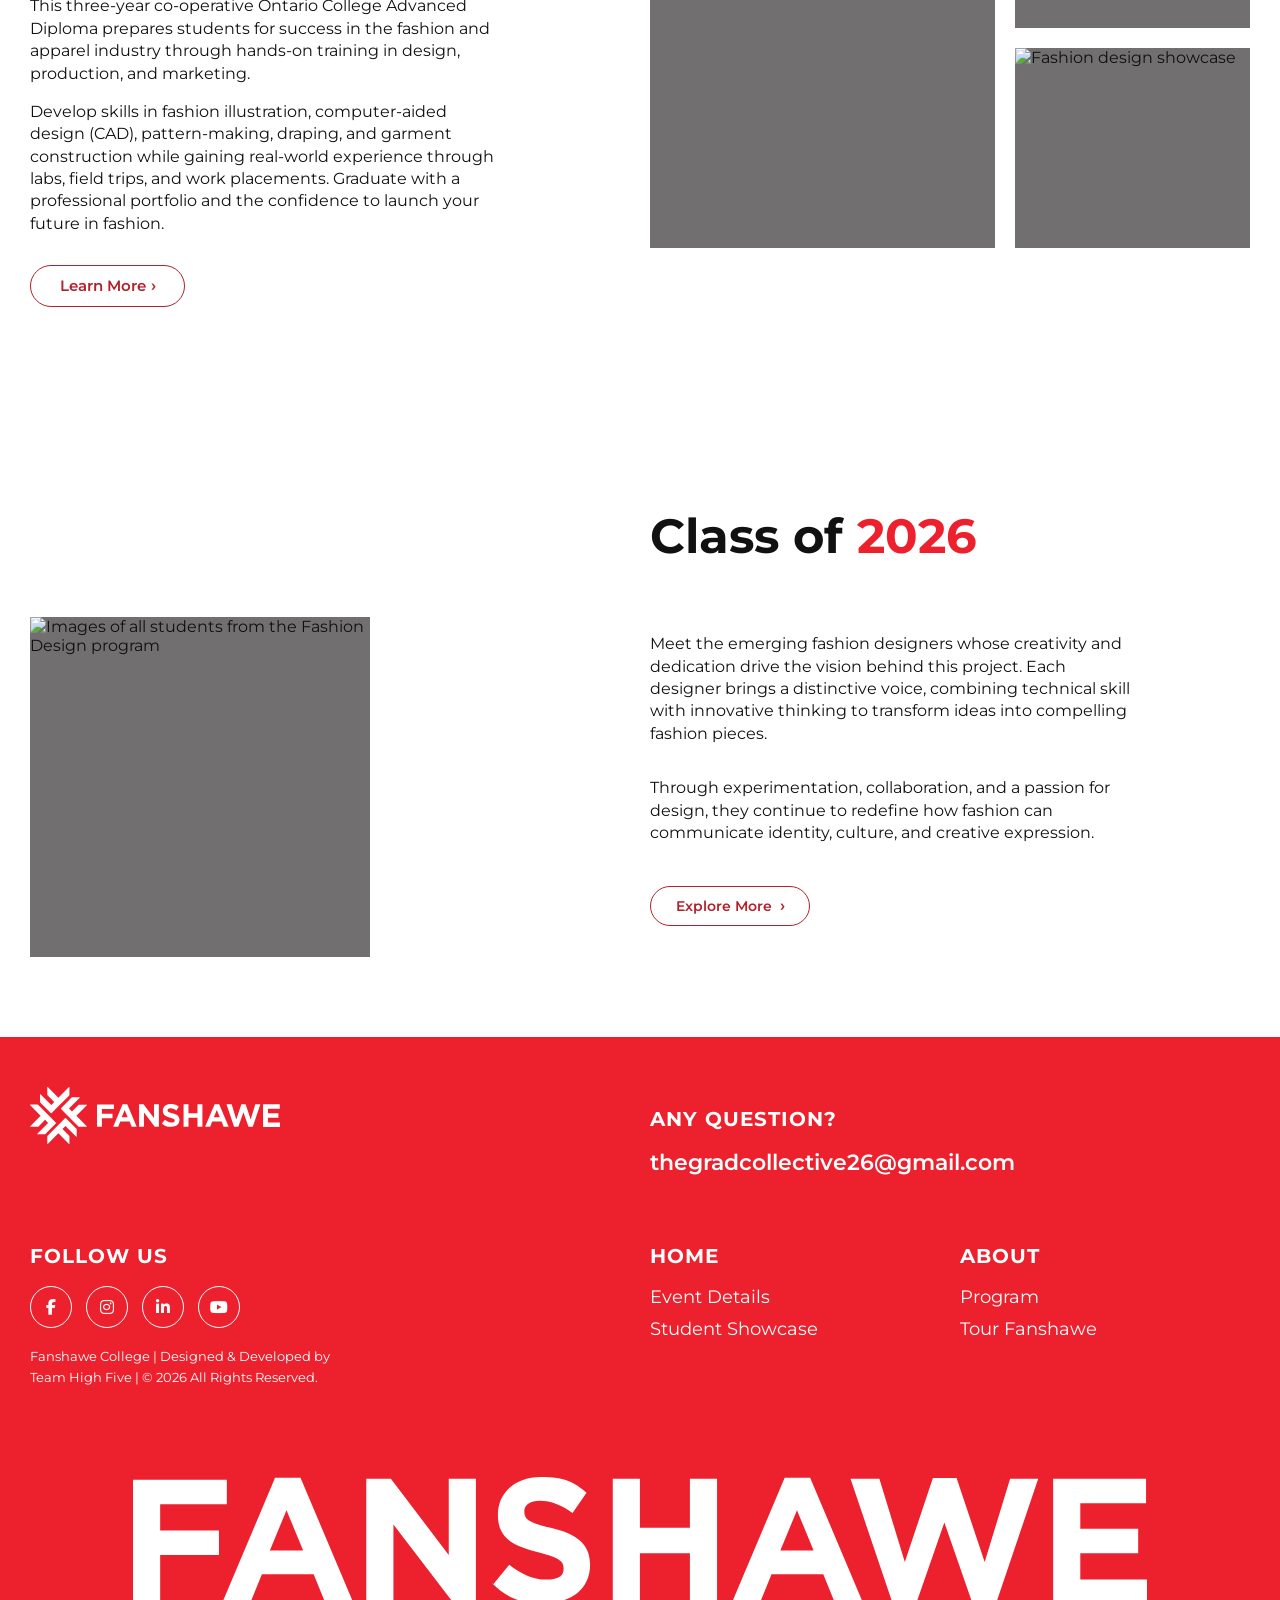
==== commit 6af559ff: "add poster in index page add poster in index page" ====
--- a/index.html
+++ b/index.html
@@ -75,11 +75,24 @@
     </div>
 
   </section>
+  <section class="grid-con">
+    <h2 class="hidden">Tapestry Poster</h2>
+
+  </section>
 
   <!--Welcom Section-->
   <section class="welcome-section">
     <div class="grid-con">
-      <div class="welcome-card col-span-full m-col-span-12 l-col-span-12">
+      <!-- <img src="images/Tapestry-400.png" alt="Taspestry invitation poster"
+        class="col-span-full m-col-start-1 m-col-end-4 l-col-start-1 l-col-end-5"> -->
+      <img sizes=" (min-width: 1200px) 410px, (min-width: 768px) 360px, (min-width: 412px) 425px, 100vw" srcset="
+                    images/Tapestry-100.png 100w,
+                    images/Tapestry-200.png 200w,
+                    images/Tapestry-300.png 300w,
+                    images/Tapestry-400.png 400w, 
+                    images/Tapestry-500.png 500w" src="images/Tapestry-500.png" alt="Situ's Bitmoji"
+        class="col-span-full m-col-start-1 m-col-end-4 l-col-start-1 l-col-end-5">
+      <div class="welcome-card col-span-full m-col-start-6 m-col-end-13 l-col-start-5 l-col-end-13">
 
         <div class="welcome-mark">
           <img src="images/fanshawe_logo_symbol.svg" alt="Fanshawe graphic mark">
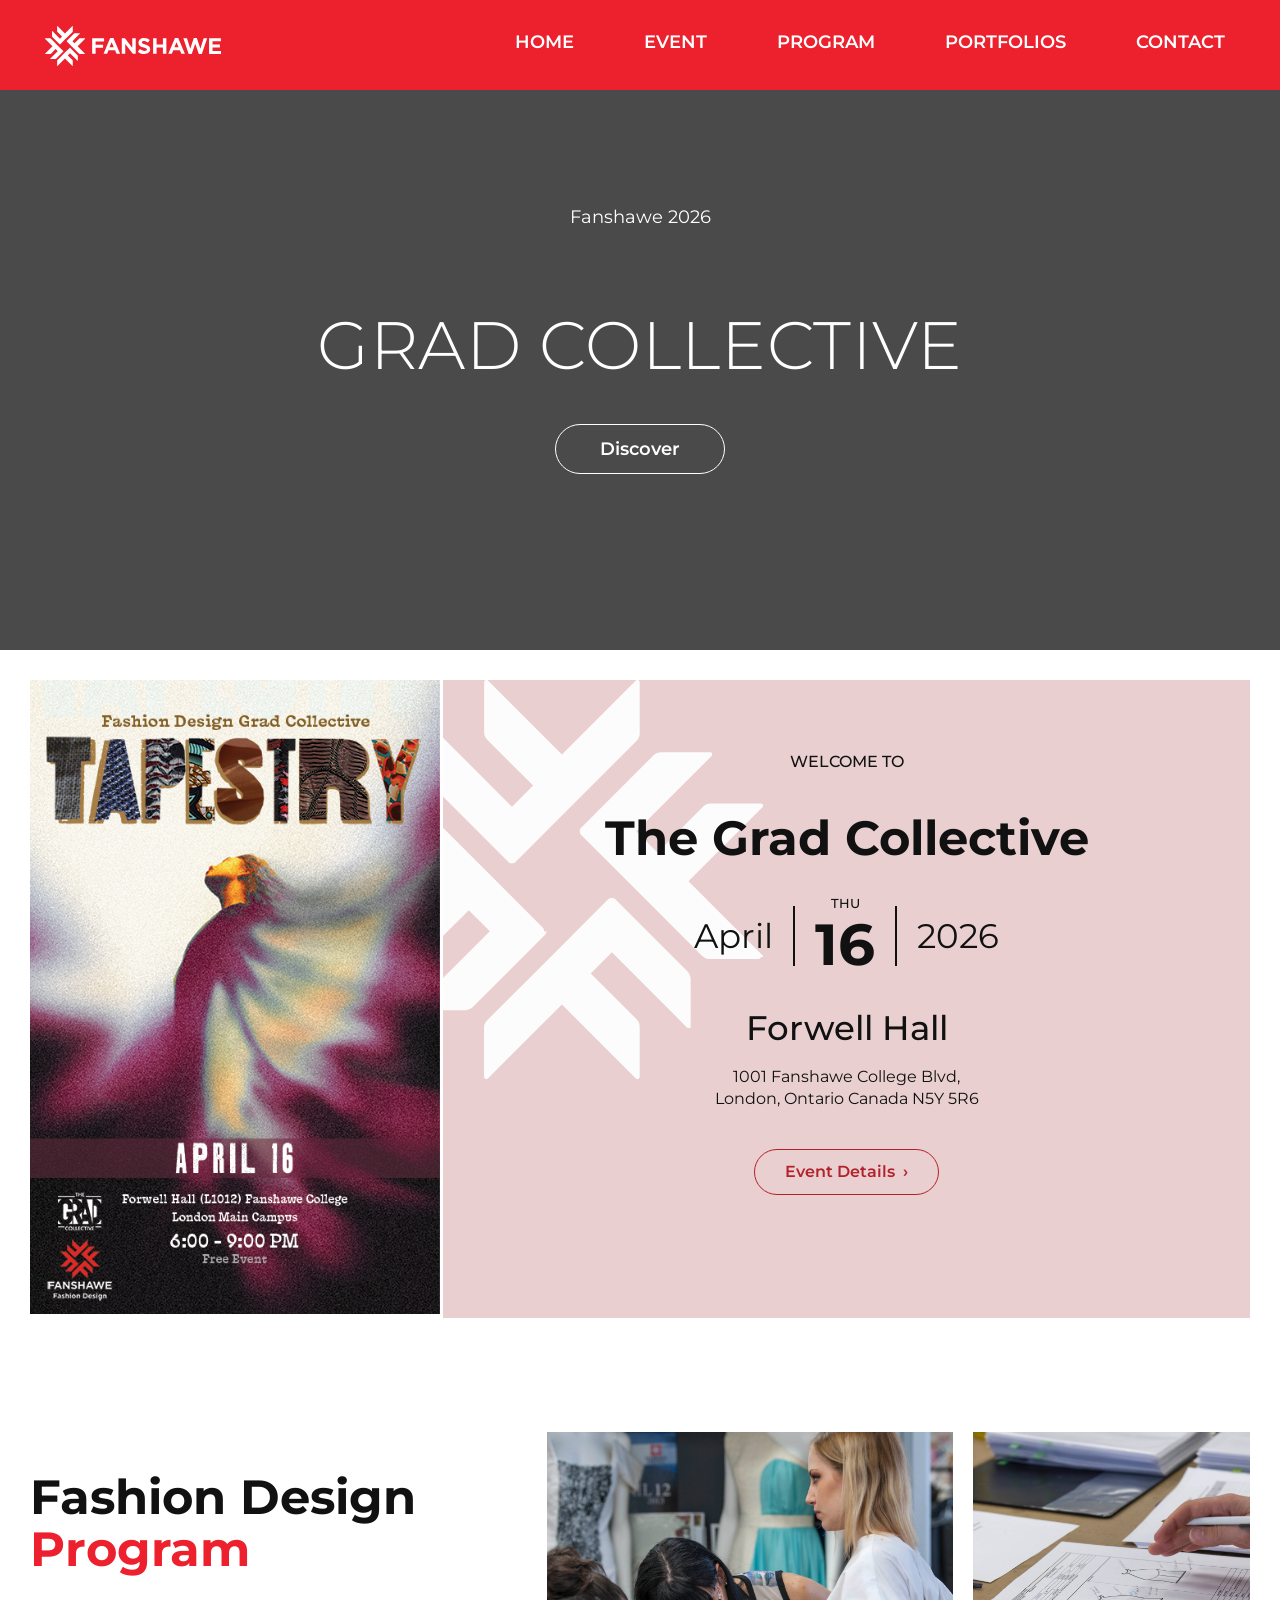
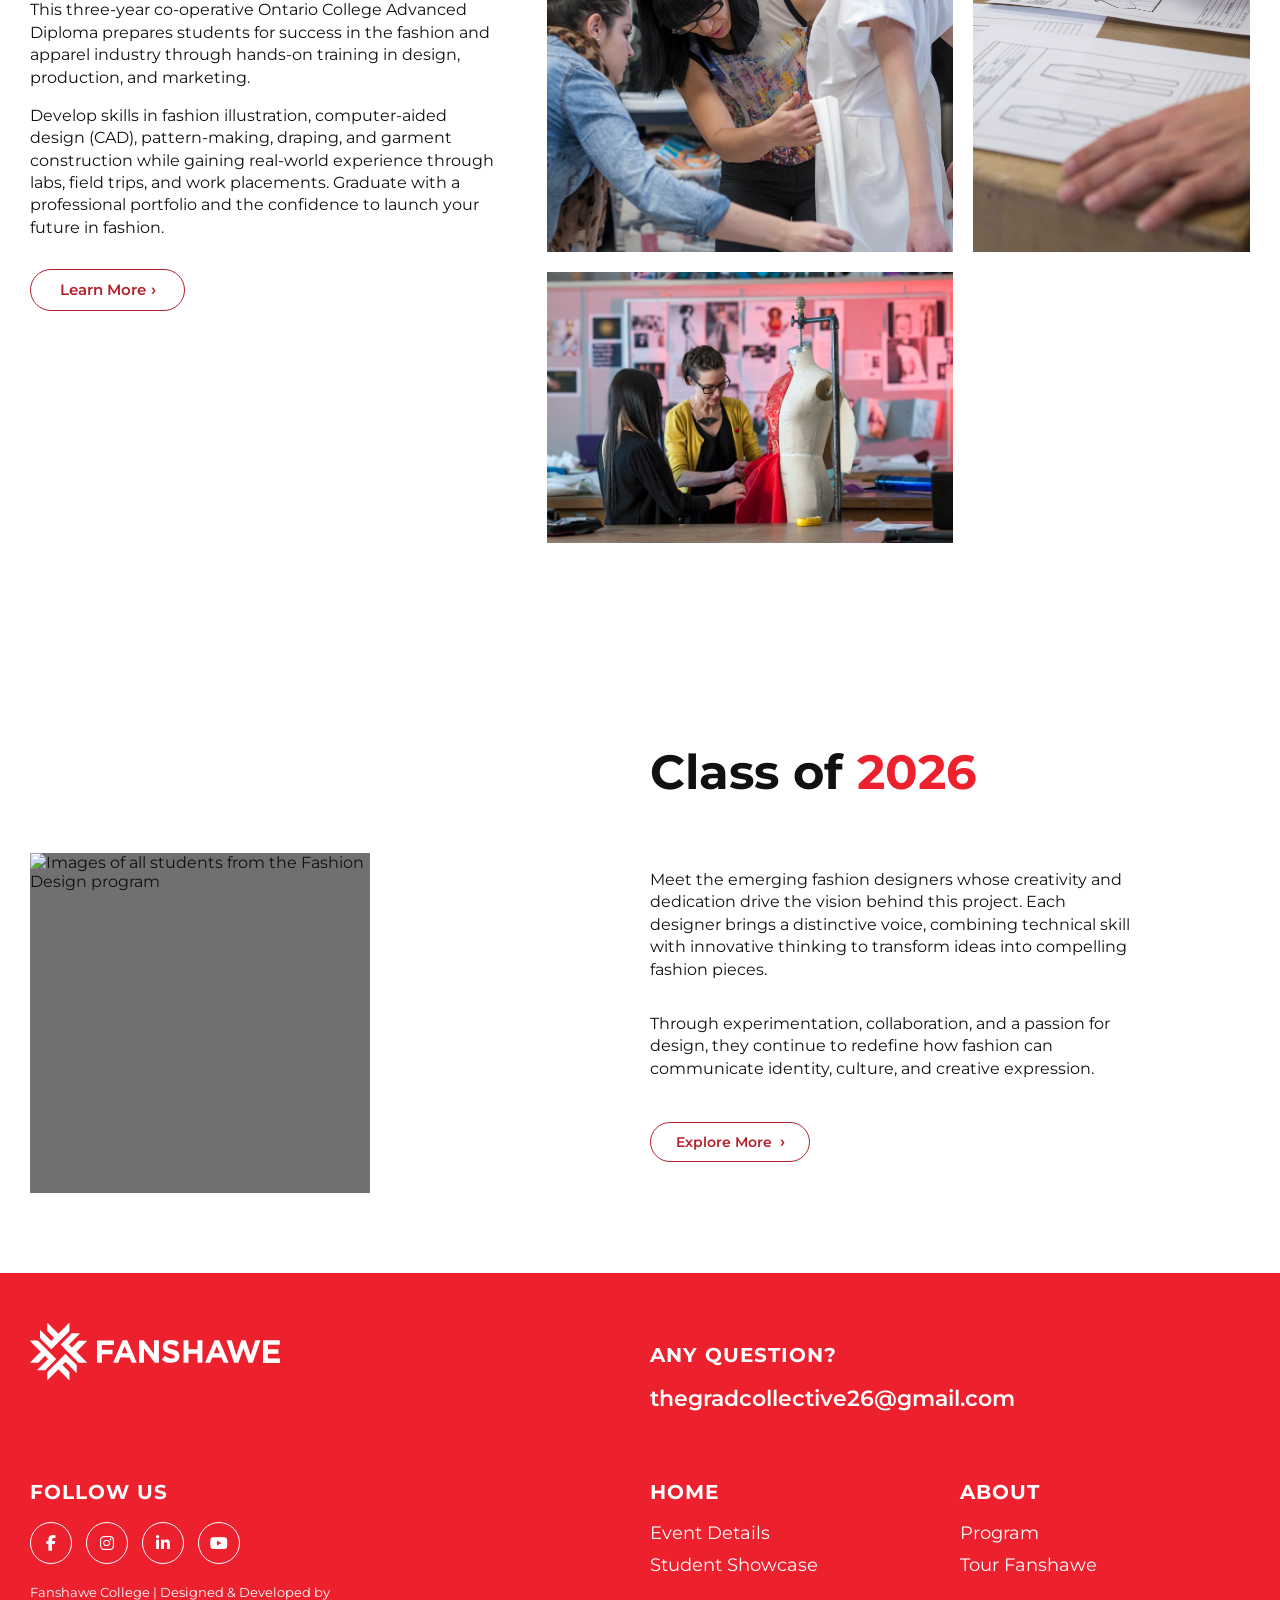
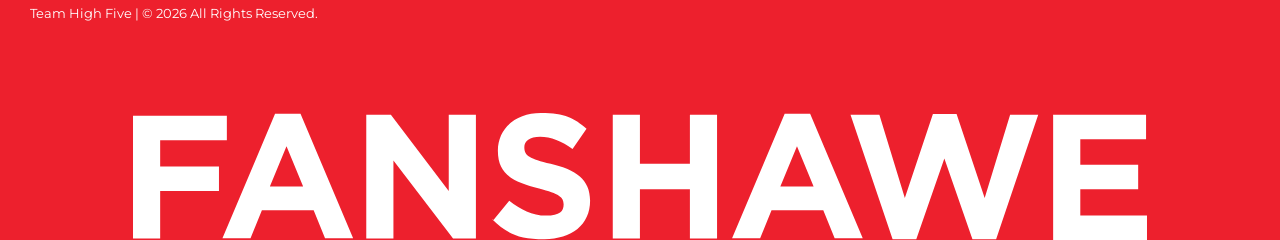
==== commit ded3d0bc: "Update Image and Style for about Fashion Design Program" ====
--- a/index.html
+++ b/index.html
@@ -20,14 +20,14 @@
   <link rel="stylesheet" href="https://cdnjs.cloudflare.com/ajax/libs/font-awesome/6.5.2/css/all.min.css">
 </head>
 
-<body>
+<body id="top">
   <h1 class="hidden">Welcome to The Grad Collective 2026</h1>
   <div>
     <section class="full-width-grid-con">
       <h2 class="hidden">Main Navigation</h2>
       <header id="main-header" class="full-width-grid-con">
         <div id="logo" class="col-start-1 col-end-2">
-          <a href="https://www.fanshawec.ca" id="header-logo" class="col-start-1">
+          <a href="#top" id="header-logo" class="col-start-1">
             <img src="images/fanshawe_logo_white.svg" alt="fanshawe logo" class="header-logo-img">
           </a>
         </div>
@@ -80,103 +80,106 @@
 
   </section>
 
-  <!--Welcom Section-->
-  <section class="welcome-section">
-    <div class="grid-con">
-      <!-- <img src="images/Tapestry-400.png" alt="Taspestry invitation poster"
-        class="col-span-full m-col-start-1 m-col-end-4 l-col-start-1 l-col-end-5"> -->
-      <img sizes=" (min-width: 1200px) 410px, (min-width: 768px) 360px, (min-width: 412px) 425px, 100vw" srcset="
-                    images/Tapestry-100.png 100w,
-                    images/Tapestry-200.png 200w,
-                    images/Tapestry-300.png 300w,
-                    images/Tapestry-400.png 400w, 
-                    images/Tapestry-500.png 500w" src="images/Tapestry-500.png" alt="Situ's Bitmoji"
-        class="col-span-full m-col-start-1 m-col-end-4 l-col-start-1 l-col-end-5">
-      <div class="welcome-card col-span-full m-col-start-6 m-col-end-13 l-col-start-5 l-col-end-13">
-
-        <div class="welcome-mark">
-          <img src="images/fanshawe_logo_symbol.svg" alt="Fanshawe graphic mark">
-        </div>
-
-        <div class="welcome-content">
-          <p class="welcome-kicker">WELCOME TO</p>
-
-          <h2 class="welcome-title">The Grad Collective</h2>
-
-          <div class="welcome-date">
-            <span class="date-month">April</span>
-
-            <span class="date-divider"></span>
-
-            <span class="date-day-wrap">
-              <span class="date-label">THU</span>
-              <span class="date-day">16</span>
-            </span>
-
-            <span class="date-divider"></span>
-
-            <span class="date-year">2026</span>
-          </div>
-
-          <h3 class="welcome-location">Forwell Hall</h3>
-
-          <p class="welcome-address">
-            1001 Fanshawe College Blvd,<br>
-            London, Ontario Canada N5Y 5R6
-          </p>
-
-          <a href="#" class="welcome-btn">Event Details</a>
-        </div>
-
-      </div>
-    </div>
-  </section>
-
-  <!--About Program Section-->
-  <section class="about-program">
-    <div class="grid-con">
-
-      <div class="about-program-content col-span-full m-col-span-6 l-col-span-5">
-        <h2 class="about-program-title">
-          Fashion Design <span>Program</span>
-        </h2>
-
-        <p class="about-program-text">
-          This three-year co-operative Ontario College Advanced Diploma prepares students for success in the fashion and
-          apparel industry through hands-on training in design, production, and marketing.
-        </p>
-
-        <p class="about-program-text">
-          Develop skills in fashion illustration, computer-aided design (CAD), pattern-making, draping, and garment
-          construction while gaining real-world experience through labs, field trips, and work placements. Graduate with
-          a professional portfolio and the confidence to launch your future in fashion.
-        </p>
-
-        <a href="#" class="about-program-btn">Learn More</a>
-      </div>
-
-      <div class="about-program-media col-span-full m-col-span-6 l-col-span-6 l-col-start-7">
-        <div class="about-program-gallery">
-
-          <div class="about-program-image about-program-image-large">
-            <img src="images/program-image-1.jpg" alt="Fashion design student work">
-          </div>
-
-          <div class="about-program-image-column">
-            <div class="about-program-image about-program-image-small">
-              <img src="images/program-image-2.jpg" alt="Fashion design process">
-            </div>
-
-            <div class="about-program-image about-program-image-small">
-              <img src="images/program-image-3.jpg" alt="Fashion design showcase">
-            </div>
-          </div>
-
-        </div>
-      </div>
-
-    </div>
-  </section>
+<!-- Welcome Section -->
+<section class="welcome-section">
+  <div class="grid-con welcome-layout">
+
+    <div class="welcome-poster col-span-full m-col-start-1 m-col-end-6 l-col-start-1 l-col-end-5">
+      <img
+        sizes="(min-width: 1200px) 410px, (min-width: 768px) 360px, (min-width: 412px) 425px, 100vw"
+        srcset="
+          images/Tapestry-100.png 100w,
+          images/Tapestry-200.png 200w,
+          images/Tapestry-300.png 300w,
+          images/Tapestry-400.png 400w,
+          images/Tapestry-500.png 500w"
+        src="images/Tapestry-500.png"
+        alt="The Grad Collective event poster"
+        class="welcome-poster-img">
+    </div>
+
+    <div class="welcome-card col-span-full m-col-start-6 m-col-end-13 l-col-start-5 l-col-end-13">
+      <div class="welcome-mark">
+        <img src="images/fanshawe_logo_symbol.svg" alt="Fanshawe graphic mark">
+      </div>
+
+      <div class="welcome-content">
+        <p class="welcome-kicker">WELCOME TO</p>
+
+        <h2 class="welcome-title">The Grad Collective</h2>
+
+        <div class="welcome-date">
+          <span class="date-month">April</span>
+
+          <span class="date-divider"></span>
+
+          <span class="date-day-wrap">
+            <span class="date-label">THU</span>
+            <span class="date-day">16</span>
+          </span>
+
+          <span class="date-divider"></span>
+
+          <span class="date-year">2026</span>
+        </div>
+
+        <h3 class="welcome-location">Forwell Hall</h3>
+
+        <p class="welcome-address">
+          1001 Fanshawe College Blvd,<br>
+          London, Ontario Canada N5Y 5R6
+        </p>
+
+        <a href="#" class="welcome-btn">Event Details</a>
+      </div>
+    </div>
+
+  </div>
+</section>
+
+<!--About Program Section-->
+<section class="about-program">
+  <div class="grid-con">
+
+    <div class="about-program-content col-span-full m-col-span-6 l-col-span-5">
+      <h2 class="about-program-title">
+        Fashion Design <span>Program</span>
+      </h2>
+
+      <p class="about-program-text">
+        This three-year co-operative Ontario College Advanced Diploma prepares students for success in the fashion and
+        apparel industry through hands-on training in design, production, and marketing.
+      </p>
+
+      <p class="about-program-text">
+        Develop skills in fashion illustration, computer-aided design (CAD), pattern-making, draping, and garment
+        construction while gaining real-world experience through labs, field trips, and work placements. Graduate with
+        a professional portfolio and the confidence to launch your future in fashion.
+      </p>
+
+      <a href="#" class="about-program-btn">Learn More</a>
+    </div>
+
+    <div class="about-program-media col-span-full m-col-span-6 l-col-span-7 l-col-start-6">
+      <div class="about-program-gallery">
+
+        <div class="about-program-image about-program-image-large">
+          <img src="images/about_1.jpg" alt="Fashion design student work">
+        </div>
+
+        <div class="about-program-image about-program-image-small about-program-image-top">
+          <img src="images/about_2.jpg" alt="Fashion design process">
+        </div>
+
+        <div class="about-program-image about-program-image-small about-program-image-bottom">
+          <img src="images/about_3.jpg" alt="Fashion design showcase">
+        </div>
+
+      </div>
+    </div>
+
+  </div>
+</section>
 
   <!--Fashion Designers Section-->
   <section class="fashion-designers">
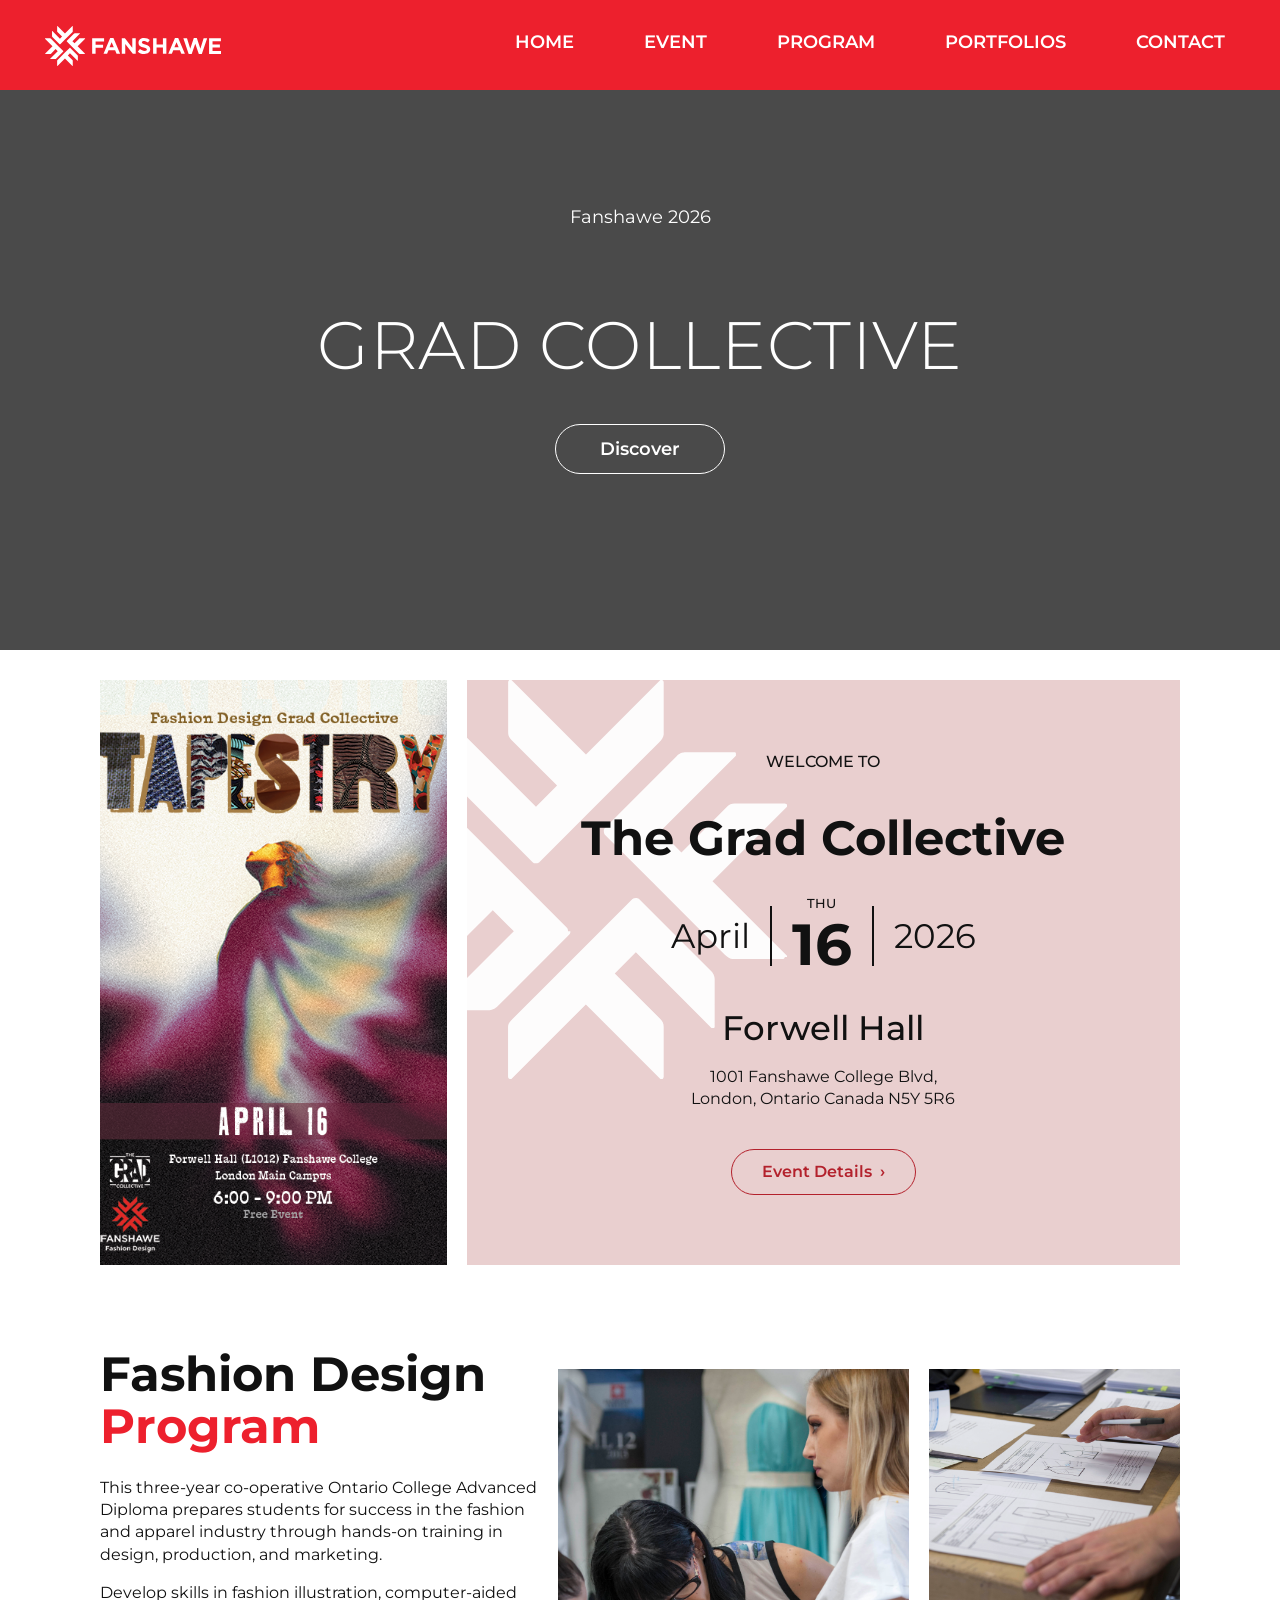
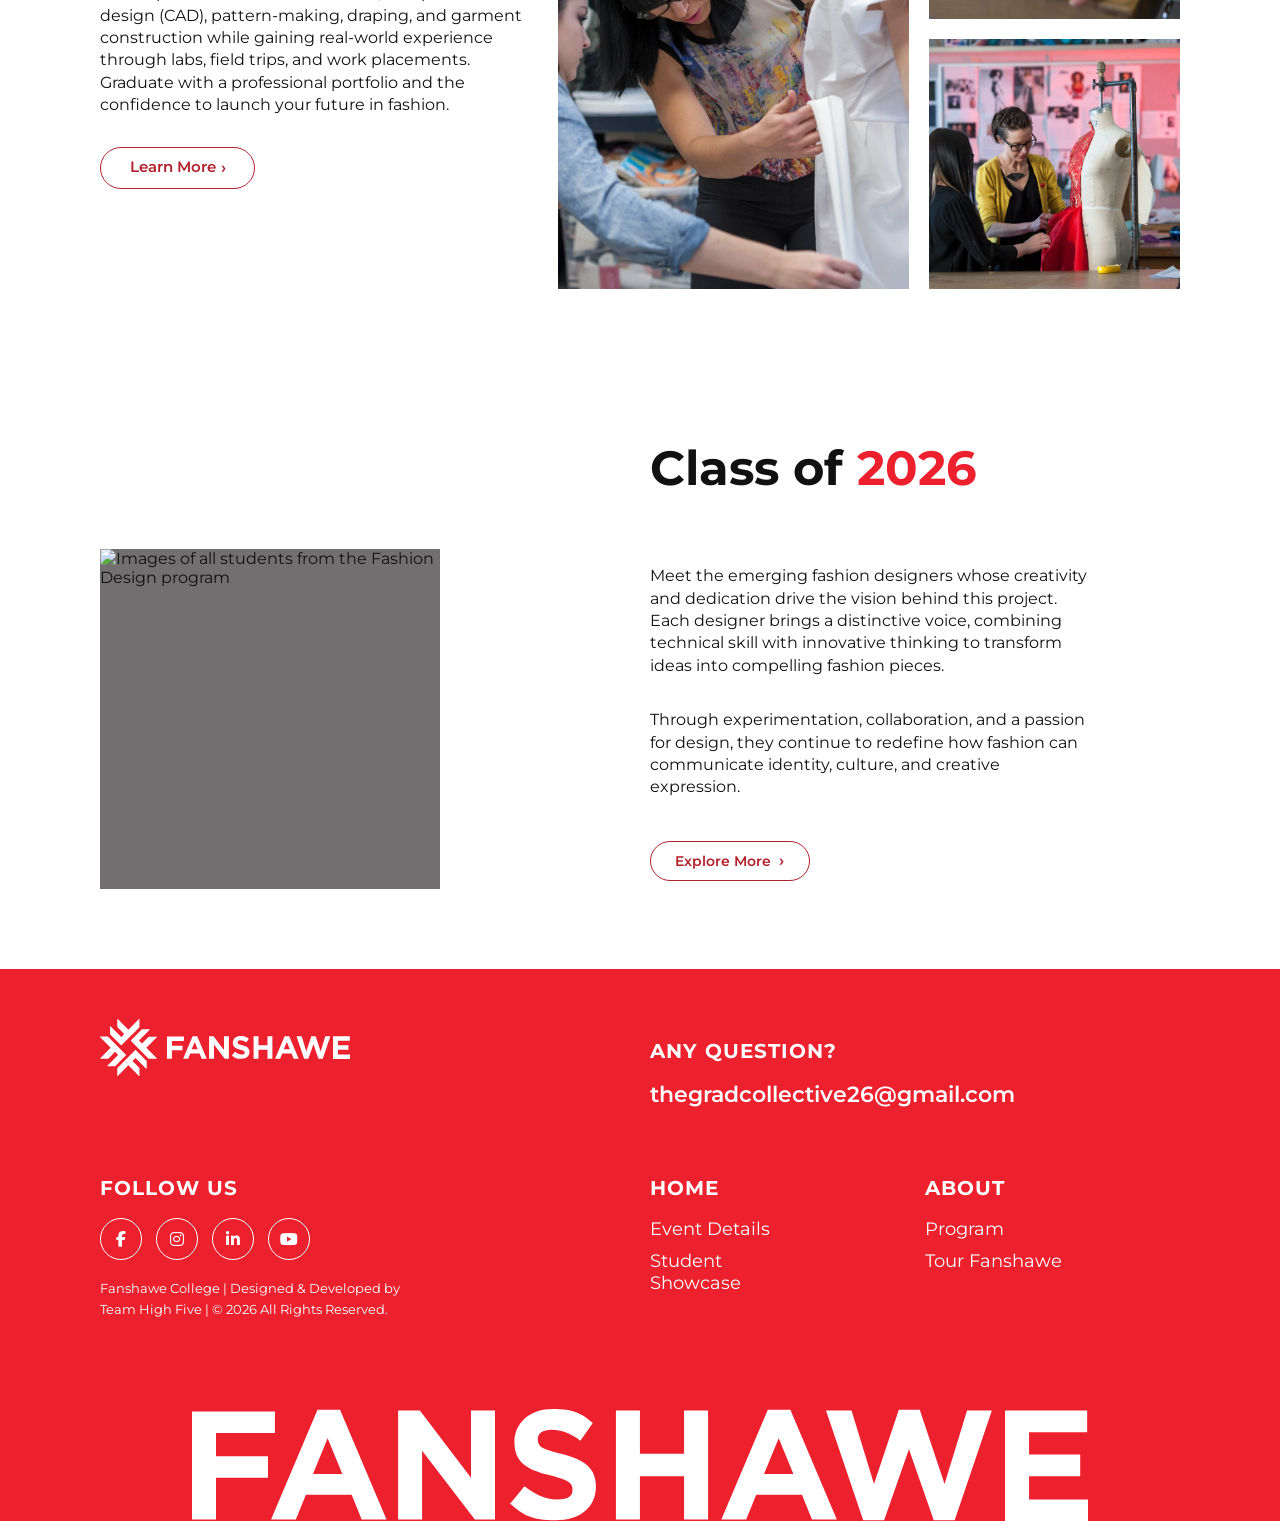
==== commit 418e94fa: "add existing links add existing links" ====
--- a/index.html
+++ b/index.html
@@ -67,7 +67,7 @@
         <div class="hero-overlay">
           <p class="hero-subtitle">Fanshawe 2026</p>
           <h2 class="hero-title">GRAD COLLECTIVE</h2>
-          <a href="#" class="hero-btn">Discover</a>
+          <a href="event.html" class="hero-btn">Discover</a>
         </div>
 
       </div>
@@ -80,106 +80,103 @@
 
   </section>
 
-<!-- Welcome Section -->
-<section class="welcome-section">
-  <div class="grid-con welcome-layout">
-
-    <div class="welcome-poster col-span-full m-col-start-1 m-col-end-6 l-col-start-1 l-col-end-5">
-      <img
-        sizes="(min-width: 1200px) 410px, (min-width: 768px) 360px, (min-width: 412px) 425px, 100vw"
-        srcset="
+  <!-- Welcome Section -->
+  <section class="welcome-section">
+    <div class="grid-con welcome-layout">
+
+      <div class="welcome-poster col-span-full m-col-start-1 m-col-end-6 l-col-start-1 l-col-end-5">
+        <img sizes="(min-width: 1200px) 410px, (min-width: 768px) 360px, (min-width: 412px) 425px, 100vw" srcset="
           images/Tapestry-100.png 100w,
           images/Tapestry-200.png 200w,
           images/Tapestry-300.png 300w,
           images/Tapestry-400.png 400w,
-          images/Tapestry-500.png 500w"
-        src="images/Tapestry-500.png"
-        alt="The Grad Collective event poster"
-        class="welcome-poster-img">
-    </div>
-
-    <div class="welcome-card col-span-full m-col-start-6 m-col-end-13 l-col-start-5 l-col-end-13">
-      <div class="welcome-mark">
-        <img src="images/fanshawe_logo_symbol.svg" alt="Fanshawe graphic mark">
-      </div>
-
-      <div class="welcome-content">
-        <p class="welcome-kicker">WELCOME TO</p>
-
-        <h2 class="welcome-title">The Grad Collective</h2>
-
-        <div class="welcome-date">
-          <span class="date-month">April</span>
-
-          <span class="date-divider"></span>
-
-          <span class="date-day-wrap">
-            <span class="date-label">THU</span>
-            <span class="date-day">16</span>
-          </span>
-
-          <span class="date-divider"></span>
-
-          <span class="date-year">2026</span>
-        </div>
-
-        <h3 class="welcome-location">Forwell Hall</h3>
-
-        <p class="welcome-address">
-          1001 Fanshawe College Blvd,<br>
-          London, Ontario Canada N5Y 5R6
-        </p>
-
-        <a href="#" class="welcome-btn">Event Details</a>
-      </div>
-    </div>
-
-  </div>
-</section>
-
-<!--About Program Section-->
-<section class="about-program">
-  <div class="grid-con">
-
-    <div class="about-program-content col-span-full m-col-span-6 l-col-span-5">
-      <h2 class="about-program-title">
-        Fashion Design <span>Program</span>
-      </h2>
-
-      <p class="about-program-text">
-        This three-year co-operative Ontario College Advanced Diploma prepares students for success in the fashion and
-        apparel industry through hands-on training in design, production, and marketing.
-      </p>
-
-      <p class="about-program-text">
-        Develop skills in fashion illustration, computer-aided design (CAD), pattern-making, draping, and garment
-        construction while gaining real-world experience through labs, field trips, and work placements. Graduate with
-        a professional portfolio and the confidence to launch your future in fashion.
-      </p>
-
-      <a href="#" class="about-program-btn">Learn More</a>
-    </div>
-
-    <div class="about-program-media col-span-full m-col-span-6 l-col-span-7 l-col-start-6">
-      <div class="about-program-gallery">
-
-        <div class="about-program-image about-program-image-large">
-          <img src="images/about_1.jpg" alt="Fashion design student work">
-        </div>
-
-        <div class="about-program-image about-program-image-small about-program-image-top">
-          <img src="images/about_2.jpg" alt="Fashion design process">
-        </div>
-
-        <div class="about-program-image about-program-image-small about-program-image-bottom">
-          <img src="images/about_3.jpg" alt="Fashion design showcase">
-        </div>
-
-      </div>
-    </div>
-
-  </div>
-</section>
+          images/Tapestry-500.png 500w" src="images/Tapestry-500.png" alt="The Grad Collective event poster"
+          class="welcome-poster-img">
+      </div>
+
+      <div class="welcome-card col-span-full m-col-start-6 m-col-end-13 l-col-start-5 l-col-end-13">
+        <div class="welcome-mark">
+          <img src="images/fanshawe_logo_symbol.svg" alt="Fanshawe graphic mark">
+        </div>
+
+        <div class="welcome-content">
+          <p class="welcome-kicker">WELCOME TO</p>
+
+          <h2 class="welcome-title">The Grad Collective</h2>
+
+          <div class="welcome-date">
+            <span class="date-month">April</span>
+
+            <span class="date-divider"></span>
+
+            <span class="date-day-wrap">
+              <span class="date-label">THU</span>
+              <span class="date-day">16</span>
+            </span>
+
+            <span class="date-divider"></span>
+
+            <span class="date-year">2026</span>
+          </div>
+
+          <h3 class="welcome-location">Forwell Hall</h3>
+
+          <p class="welcome-address">
+            1001 Fanshawe College Blvd,<br>
+            London, Ontario Canada N5Y 5R6
+          </p>
+
+          <a href="event.html" class="welcome-btn">Event Details</a>
+        </div>
+      </div>
+
+    </div>
+  </section>
+
+  <!--About Program Section-->
+  <section class="about-program">
+    <div class="grid-con">
+
+      <div class="about-program-content col-span-full m-col-span-6 l-col-span-5">
+        <h2 class="about-program-title">
+          Fashion Design <span>Program</span>
+        </h2>
+
+        <p class="about-program-text">
+          This three-year co-operative Ontario College Advanced Diploma prepares students for success in the fashion and
+          apparel industry through hands-on training in design, production, and marketing.
+        </p>
+
+        <p class="about-program-text">
+          Develop skills in fashion illustration, computer-aided design (CAD), pattern-making, draping, and garment
+          construction while gaining real-world experience through labs, field trips, and work placements. Graduate with
+          a professional portfolio and the confidence to launch your future in fashion.
+        </p>
+
+        <a href="https://www.fanshawec.ca/programs/dfs4-fashion-design-co-op/next" class="about-program-btn">Learn
+          More</a>
+      </div>
+
+      <div class="about-program-media col-span-full m-col-span-6 l-col-span-7 l-col-start-6">
+        <div class="about-program-gallery">
+
+          <div class="about-program-image about-program-image-large">
+            <img src="images/about_1.jpg" alt="Fashion design student work">
+          </div>
+
+          <div class="about-program-image about-program-image-small about-program-image-top">
+            <img src="images/about_2.jpg" alt="Fashion design process">
+          </div>
+
+          <div class="about-program-image about-program-image-small about-program-image-bottom">
+            <img src="images/about_3.jpg" alt="Fashion design showcase">
+          </div>
+
+        </div>
+      </div>
+
+    </div>
+  </section>
 
   <!--Fashion Designers Section-->
   <section class="fashion-designers">
@@ -207,7 +204,7 @@
           communicate identity, culture, and creative expression.
         </p>
 
-        <a href="#" class="fashion-designers-btn">Explore More</a>
+        <a href="po" class="fashion-designers-btn">Explore More</a>
       </div>
 
     </div>
--- a/css/grid.css
+++ b/css/grid.css
@@ -14,154 +14,154 @@
  /* 1. ---General Grid Styles--- */
 
  html {
-    box-sizing: border-box; 
+  box-sizing: border-box; 
+}
+
+*, *::before, *::after {
+  box-sizing: inherit; 
+}
+/* ---Utility Classes--- */
+
+ .grid-con { 
+  display: grid;
+  grid-template-columns: repeat(4, minmax(0, 1fr));
+  grid-column-gap: 15px;
+  max-width: 1200px;
+  margin: 0 auto;
+  padding-left: 30px;
+  padding-right: 30px;
+}
+
+/* 2. ---Mobile Library Grid Styles--- */
+.col-span-1	{grid-column: span 1 / span 1;}
+.col-span-2	{grid-column: span 2 / span 2;}
+.col-span-3	{grid-column: span 3 / span 3;}
+.col-span-4	{grid-column: span 4 / span 4;}
+.col-span-full {grid-column: 1 / -1;}
+
+.col-start-1	{grid-column-start: 1;}
+.col-start-2	{grid-column-start: 2;}
+.col-start-3	{grid-column-start: 3;}
+.col-start-4	{grid-column-start: 4;}
+
+.col-end-2	{grid-column-end: 2;}
+.col-end-3	{grid-column-end: 3;}
+.col-end-4	{grid-column-end: 4;}
+.col-end-5	{grid-column-end: 5;}
+
+/* 3. ---Tablet Library Grid Styles--- */
+@media screen and (min-width: 768px) {
+  .grid-con { 
+    display: grid;
+    grid-template-columns: repeat(12, minmax(0, 1fr));
+    grid-column-gap: 20px;
+    max-width: 1500px;
+    margin: 0 auto;
+    padding-left: 60px;
+    padding-right: 60px;
   }
-  
-  *, *::before, *::after {
-    box-sizing: inherit; 
+
+.m-col-spa .m-col-span-1	{grid-column: span 1 / span 1;}
+.m-col-span-2	{grid-column: span 2 / span 2;}
+.m-col-span-3	{grid-column: span 3 / span 3;}
+.m-col-span-4	{grid-column: span 4 / span 4;}
+.m-col-span-5	{grid-column: span 5 / span 5;}
+.m-col-span-6	{grid-column: span 6 / span 6;}
+.m-col-span-7	{grid-column: span 7 / span 7;}
+.m-col-span-8	{grid-column: span 8 / span 8;}
+.m-col-span-9	{grid-column: span 9 / span 9;}
+.m-col-span-10 {grid-column: span 10 / span 10;}
+.m-col-span-11 {grid-column: span 11 / span 11;}
+.m-col-span-12 {grid-column: span 12 / span 12;}
+.m-col-span-full {grid-column: 1 / -1;}
+
+.m-col-start-1	{grid-column-start: 1;}
+.m-col-start-2	{grid-column-start: 2;}
+.m-col-start-3	{grid-column-start: 3;}
+.m-col-start-4	{grid-column-start: 4;}
+.m-col-start-5	{grid-column-start: 5;}
+.m-col-start-6	{grid-column-start: 6;}
+.m-col-start-7	{grid-column-start: 7;}
+.m-col-start-8	{grid-column-start: 8;}
+.m-col-start-9	{grid-column-start: 9;}
+.m-col-start-10	{grid-column-start: 10;}
+.m-col-start-11	{grid-column-start: 11;}
+.m-col-start-12	{grid-column-start: 12;}
+.m-col-start-13	{grid-column-start: 13;}
+
+
+.m-col-end-1	{grid-column-end: 1;}
+.m-col-end-2	{grid-column-end: 2;}
+.m-col-end-3	{grid-column-end: 3;}
+.m-col-end-4	{grid-column-end: 4;}
+.m-col-end-5	{grid-column-end: 5;}
+.m-col-end-6	{grid-column-end: 6;}
+.m-col-end-7	{grid-column-end: 7;}
+.m-col-end-8	{grid-column-end: 8;}
+.m-col-end-9	{grid-column-end: 9;}
+.m-col-end-10	{grid-column-end: 10;}
+.m-col-end-11	{grid-column-end: 11;}
+.m-col-end-12	{grid-column-end: 12;}
+.m-col-end-13	{grid-column-end: 13;}
+
+}
+
+/* 4. ---Desktop Library Grid Styles--- */
+@media screen and (min-width: 1200px) { 
+
+  .grid-con { 
+    display: grid;
+    grid-template-columns: repeat(12, minmax(0, 1fr));
+    grid-column-gap: 20px;
+    max-width: 1500px;
+    margin: 0 auto;
+    padding-left: 100px;
+    padding-right: 100px;
   }
-  /* ---Utility Classes--- */
-  
-   .grid-con { 
-    display: grid;
-    grid-template-columns: repeat(4, minmax(0, 1fr));
-    grid-column-gap: 15px;
-    max-width: 1200px;
-    margin: 0 auto;
-    padding-left: 30px;
-    padding-right: 30px;
-  }
-  
-  /* 2. ---Mobile Library Grid Styles--- */
-  .col-span-1	{grid-column: span 1 / span 1;}
-  .col-span-2	{grid-column: span 2 / span 2;}
-  .col-span-3	{grid-column: span 3 / span 3;}
-  .col-span-4	{grid-column: span 4 / span 4;}
-  .col-span-full {grid-column: 1 / -1;}
-  
-  .col-start-1	{grid-column-start: 1;}
-  .col-start-2	{grid-column-start: 2;}
-  .col-start-3	{grid-column-start: 3;}
-  .col-start-4	{grid-column-start: 4;}
-  
-  .col-end-2	{grid-column-end: 2;}
-  .col-end-3	{grid-column-end: 3;}
-  .col-end-4	{grid-column-end: 4;}
-  .col-end-5	{grid-column-end: 5;}
-  
-  /* 3. ---Tablet Library Grid Styles--- */
-  @media screen and (min-width: 768px) {
-    .grid-con { 
-      display: grid;
-      grid-template-columns: repeat(12, minmax(0, 1fr));
-      grid-column-gap: 20px;
-      max-width: 1500px;
-      margin: 0 auto;
-      padding-left: 30px;
-      padding-right: 30px;
-    }
-  
-  .m-col-spa .m-col-span-1	{grid-column: span 1 / span 1;}
-  .m-col-span-2	{grid-column: span 2 / span 2;}
-  .m-col-span-3	{grid-column: span 3 / span 3;}
-  .m-col-span-4	{grid-column: span 4 / span 4;}
-  .m-col-span-5	{grid-column: span 5 / span 5;}
-  .m-col-span-6	{grid-column: span 6 / span 6;}
-  .m-col-span-7	{grid-column: span 7 / span 7;}
-  .m-col-span-8	{grid-column: span 8 / span 8;}
-  .m-col-span-9	{grid-column: span 9 / span 9;}
-  .m-col-span-10 {grid-column: span 10 / span 10;}
-  .m-col-span-11 {grid-column: span 11 / span 11;}
-  .m-col-span-12 {grid-column: span 12 / span 12;}
-  .m-col-span-full {grid-column: 1 / -1;}
-  
-  .m-col-start-1	{grid-column-start: 1;}
-  .m-col-start-2	{grid-column-start: 2;}
-  .m-col-start-3	{grid-column-start: 3;}
-  .m-col-start-4	{grid-column-start: 4;}
-  .m-col-start-5	{grid-column-start: 5;}
-  .m-col-start-6	{grid-column-start: 6;}
-  .m-col-start-7	{grid-column-start: 7;}
-  .m-col-start-8	{grid-column-start: 8;}
-  .m-col-start-9	{grid-column-start: 9;}
-  .m-col-start-10	{grid-column-start: 10;}
-  .m-col-start-11	{grid-column-start: 11;}
-  .m-col-start-12	{grid-column-start: 12;}
-  .m-col-start-13	{grid-column-start: 13;}
-  
-  
-  .m-col-end-1	{grid-column-end: 1;}
-  .m-col-end-2	{grid-column-end: 2;}
-  .m-col-end-3	{grid-column-end: 3;}
-  .m-col-end-4	{grid-column-end: 4;}
-  .m-col-end-5	{grid-column-end: 5;}
-  .m-col-end-6	{grid-column-end: 6;}
-  .m-col-end-7	{grid-column-end: 7;}
-  .m-col-end-8	{grid-column-end: 8;}
-  .m-col-end-9	{grid-column-end: 9;}
-  .m-col-end-10	{grid-column-end: 10;}
-  .m-col-end-11	{grid-column-end: 11;}
-  .m-col-end-12	{grid-column-end: 12;}
-  .m-col-end-13	{grid-column-end: 13;}
-  
-  }
-  
-  /* 4. ---Desktop Library Grid Styles--- */
-  @media screen and (min-width: 1200px) { 
-  
-    .grid-con { 
-      display: grid;
-      grid-template-columns: repeat(12, minmax(0, 1fr));
-      grid-column-gap: 20px;
-      max-width: 1500px;
-      margin: 0 auto;
-      padding-left: 30px;
-      padding-right: 30px;
-    }
-  
-  .l-col-span-1	{grid-column: span 1 / span 1;}
-  .l-col-span-2	{grid-column: span 2 / span 2;}
-  .l-col-span-3	{grid-column: span 3 / span 3;}
-  .l-col-span-4	{grid-column: span 4 / span 4;}
-  .l-col-span-5	{grid-column: span 5 / span 5;}
-  .l-col-span-6	{grid-column: span 6 / span 6;}
-  .l-col-span-7	{grid-column: span 7 / span 7;}
-  .l-col-span-8	{grid-column: span 8 / span 8;}
-  .l-col-span-9	{grid-column: span 9 / span 9;}
-  .l-col-span-10 {grid-column: span 10 / span 10;}
-  .l-col-span-11 {grid-column: span 11 / span 11;}
-  .l-col-span-12 {grid-column: span 12 / span 12;}
-  .l-col-span-full {grid-column: 1 / -1;}
-  
-  .l-col-start-1	{grid-column-start: 1;}
-  .l-col-start-2	{grid-column-start: 2;}
-  .l-col-start-3	{grid-column-start: 3;}
-  .l-col-start-4	{grid-column-start: 4;}
-  .l-col-start-5	{grid-column-start: 5;}
-  .l-col-start-6	{grid-column-start: 6;}
-  .l-col-start-7	{grid-column-start: 7;}
-  .l-col-start-8	{grid-column-start: 8;}
-  .l-col-start-9	{grid-column-start: 9;}
-  .l-col-start-10	{grid-column-start: 10;}
-  .l-col-start-11	{grid-column-start: 11;}
-  .l-col-start-12	{grid-column-start: 12;}
-  .l-col-start-13	{grid-column-start: 13;}
-  
-  
-  .l-col-end-1	{grid-column-end: 1;}
-  .l-col-end-2	{grid-column-end: 2;}
-  .l-col-end-3	{grid-column-end: 3;}
-  .l-col-end-4	{grid-column-end: 4;}
-  .l-col-end-5	{grid-column-end: 5;}
-  .l-col-end-6	{grid-column-end: 6;}
-  .l-col-end-7	{grid-column-end: 7;}
-  .l-col-end-8	{grid-column-end: 8;}
-  .l-col-end-9	{grid-column-end: 9;}
-  .l-col-end-10	{grid-column-end: 10;}
-  .l-col-end-11	{grid-column-end: 11;}
-  .l-col-end-12	{grid-column-end: 12;}
-  .l-col-end-13	{grid-column-end: 13;}
-  }
-  
-  
-  /* 5. ---X-Large Desktop Library Grid Styles--- */+
+.l-col-span-1	{grid-column: span 1 / span 1;}
+.l-col-span-2	{grid-column: span 2 / span 2;}
+.l-col-span-3	{grid-column: span 3 / span 3;}
+.l-col-span-4	{grid-column: span 4 / span 4;}
+.l-col-span-5	{grid-column: span 5 / span 5;}
+.l-col-span-6	{grid-column: span 6 / span 6;}
+.l-col-span-7	{grid-column: span 7 / span 7;}
+.l-col-span-8	{grid-column: span 8 / span 8;}
+.l-col-span-9	{grid-column: span 9 / span 9;}
+.l-col-span-10 {grid-column: span 10 / span 10;}
+.l-col-span-11 {grid-column: span 11 / span 11;}
+.l-col-span-12 {grid-column: span 12 / span 12;}
+.l-col-span-full {grid-column: 1 / -1;}
+
+.l-col-start-1	{grid-column-start: 1;}
+.l-col-start-2	{grid-column-start: 2;}
+.l-col-start-3	{grid-column-start: 3;}
+.l-col-start-4	{grid-column-start: 4;}
+.l-col-start-5	{grid-column-start: 5;}
+.l-col-start-6	{grid-column-start: 6;}
+.l-col-start-7	{grid-column-start: 7;}
+.l-col-start-8	{grid-column-start: 8;}
+.l-col-start-9	{grid-column-start: 9;}
+.l-col-start-10	{grid-column-start: 10;}
+.l-col-start-11	{grid-column-start: 11;}
+.l-col-start-12	{grid-column-start: 12;}
+.l-col-start-13	{grid-column-start: 13;}
+
+
+.l-col-end-1	{grid-column-end: 1;}
+.l-col-end-2	{grid-column-end: 2;}
+.l-col-end-3	{grid-column-end: 3;}
+.l-col-end-4	{grid-column-end: 4;}
+.l-col-end-5	{grid-column-end: 5;}
+.l-col-end-6	{grid-column-end: 6;}
+.l-col-end-7	{grid-column-end: 7;}
+.l-col-end-8	{grid-column-end: 8;}
+.l-col-end-9	{grid-column-end: 9;}
+.l-col-end-10	{grid-column-end: 10;}
+.l-col-end-11	{grid-column-end: 11;}
+.l-col-end-12	{grid-column-end: 12;}
+.l-col-end-13	{grid-column-end: 13;}
+}
+
+
+/* 5. ---X-Large Desktop Library Grid Styles--- */
--- a/css/main.css
+++ b/css/main.css
@@ -1 +1,1849 @@
-body{font-family:"Montserrat";padding:0;margin:0}.hidden{display:none}.wrapper{background-color:#ed202d}h1{font-family:"Montserrat"}#main-header{background-color:#ed202d;width:100%;height:90px;position:fixed;top:0;left:0;z-index:1000;display:flex;justify-content:space-between;align-items:center;padding:0 45px}#main-header #logo{display:flex;align-items:center}#main-header #logo img{height:40px;width:auto;margin-top:5px}#main-header #ham-burger{display:flex;cursor:pointer}#main-header #ham-burger img{height:40px;width:40px;transition:all .4s ease}@media(min-width: 768px){#main-header #ham-burger{display:none}}#main-header #hamburger{display:none}#main-header #hamburger:checked~label img{transform:rotate(-90deg)}#main-header #hamburger:checked~#main-nav{transform:translateY(0);opacity:1;pointer-events:auto}#main-header #main-nav{background-color:#ed202d;width:100%;height:100vh;text-align:left;font-size:16px;position:fixed;top:90px;left:0;transform:translateY(-100%);opacity:0;transition:all .3s ease;pointer-events:none}#main-header #main-nav nav ul{list-style-type:none;margin-top:70px;margin-left:30px;padding:0}#main-header #main-nav nav ul li{margin:30px 50px 30px 10px}#main-header #main-nav nav ul li a{color:#fff;display:inline-block;text-decoration:none;font-size:22px;font-weight:600;position:relative}#main-header #main-nav nav ul li a::after{content:"";position:absolute;left:0;bottom:-3px;width:0;height:2px;background:#fff;transition:width .35s ease}#main-header #main-nav nav ul li a:hover::after{width:100%}@media screen and (min-width: 768px){#main-header #ham-burger{display:none}#main-header #main-nav{width:auto;height:auto;position:relative;opacity:1;transform:none;transition:none;background:none;top:0;pointer-events:auto}#main-header #main-nav nav ul{margin-top:0;display:flex;align-items:center;gap:50px}#main-header #main-nav nav ul li{margin:0;padding:10px}#main-header #main-nav nav ul li a{font-size:18px;margin-top:15px;margin-bottom:5px}}@media screen and (min-width: 1200px){#ham-burger{display:none}}.main-footer{background:#ed202d;color:#fff;padding-top:40px;overflow:hidden}.main-footer a{color:#fff;text-decoration:none;transition:color .3s ease}.main-footer a:hover{color:#fff}.main-footer h3{font-size:16px;font-weight:700;margin-bottom:15px;text-transform:uppercase}.main-footer .footer-logo,.main-footer .footer-follow,.main-footer .footer-contact,.main-footer .footer-links{margin-bottom:28px}.main-footer .footer-logo img{display:block;width:180px;max-width:100%;height:auto}.main-footer .footer-follow .social{display:flex;gap:12px;margin-bottom:15px}.main-footer .footer-follow .social a{width:38px;height:38px;border:1px solid #fff;border-radius:50%;display:flex;align-items:center;justify-content:center;font-size:14px;transition:background-color .35s ease,color .35s ease,transform .25s ease,border-color .35s ease}.main-footer .footer-follow .social a:hover{background:#fff;color:#ed202d;border-color:#fff;transform:translateY(-3px)}.main-footer .footer-follow .copyright{font-size:12px;line-height:1.6;max-width:260px}.main-footer .footer-contact a{font-size:18px;font-weight:600;display:inline-block;transition:font-weight .2s ease,text-shadow .2s ease}.main-footer .footer-contact a:hover{font-weight:700;text-shadow:0 2px 6px rgba(0,0,0,.25)}.main-footer .footer-links ul{list-style:none;padding:0;margin:0}.main-footer .footer-links li{margin-bottom:10px}.main-footer .footer-links a{font-size:16px;position:relative;display:inline-block;transition:font-weight .2s ease,text-shadow .2s ease}.main-footer .footer-links a::after{content:"";position:absolute;left:0;bottom:-4px;width:0;height:2px;background:#fff;transition:width .35s ease}.main-footer .footer-links a:hover::after{width:100%}.main-footer .footer-links a:hover{font-weight:600;text-shadow:0 2px 6px rgba(0,0,0,.25)}.main-footer .footer-big-logo{margin-top:20px}.main-footer .footer-big-logo img{display:block;width:100%;max-width:2600px;height:auto}@media screen and (min-width: 768px){.main-footer .footer-logo,.main-footer .footer-follow,.main-footer .footer-contact,.main-footer .footer-links{margin-bottom:36px}.main-footer .footer-logo img{width:200px}.main-footer .footer-contact a{font-size:20px}.main-footer .footer-links a{font-size:18px}}@media screen and (min-width: 1200px){.main-footer{padding-top:50px}.main-footer .footer-logo,.main-footer .footer-follow,.main-footer .footer-contact,.main-footer .footer-links{margin-bottom:48px}.main-footer .footer-logo img{width:250px}.main-footer h3{font-size:20px;letter-spacing:1px;margin-bottom:18px}.main-footer .footer-follow .social{gap:14px;margin-bottom:18px}.main-footer .footer-follow .social a{width:42px;height:42px;font-size:16px}.main-footer .footer-follow .copyright{font-size:13px;max-width:320px}.main-footer .footer-contact a{font-size:22px}.main-footer .footer-links a{font-size:18px}.main-footer .footer-big-logo{margin-top:28px}.main-footer .footer-big-logo img{max-width:1100px}}.hero{padding-top:0}.hero .hero-media{position:relative;min-height:420px;background-color:#4a4a4a;overflow:hidden;border-top:8px solid #ed202d}.hero .hero-video{width:100%;height:100%;min-height:420px;-o-object-fit:cover;object-fit:cover;display:block;background-color:#4a4a4a}.hero .hero-overlay{position:absolute;inset:0;z-index:2;display:flex;flex-direction:column;align-items:center;justify-content:center;text-align:center;color:#fff;padding:20px}.hero .hero-subtitle{font-size:1rem;font-weight:400;margin-bottom:18px}.hero .hero-title{font-size:2.2rem;line-height:1.05;font-weight:300;letter-spacing:.02em;margin-bottom:24px}.hero .hero-btn{display:inline-flex;align-items:center;justify-content:center;min-width:170px;margin-top:10px;padding:12px 22px;border:1.5px solid #fff;border-radius:999px;color:#fff;text-decoration:none;font-size:.95rem;font-weight:600;line-height:1;transition:background-color .3s ease,color .3s ease,transform .25s ease,box-shadow .3s ease}.hero .hero-btn::after{margin-left:8px;font-size:1rem;line-height:1}.hero .hero-btn:hover{background-color:#fff;color:#b3212c;transform:translateY(-2px);box-shadow:0 8px 18px rgba(0,0,0,.12)}@media screen and (min-width: 768px){.hero .hero-media{min-height:520px;border-top-width:10px}.hero .hero-video{min-height:520px}.hero .hero-subtitle{font-size:1.2rem;margin-bottom:22px}.hero .hero-title{font-size:3.5rem;margin-bottom:30px}.hero .hero-btn{min-width:160px;padding:14px 34px;font-size:1.05rem}}@media screen and (min-width: 1200px){.hero .hero-media{min-height:620px;border-top-width:10px}.hero .hero-video{min-height:620px}.hero .hero-subtitle{font-size:1.15rem;margin-bottom:26px}.hero .hero-title{font-size:4.2rem;margin-bottom:34px;letter-spacing:.01em}.hero .hero-btn{min-width:170px;padding:15px 38px;font-size:1.1rem}}.welcome-section{padding:24px 0}.welcome-section .welcome-card{position:relative;background-color:#e9cfcf;overflow:hidden;min-height:380px;padding:36px 20px 48px}.welcome-section .welcome-mark{position:absolute;top:0;left:0;width:220px;z-index:1;margin-left:-40px;pointer-events:none}.welcome-section .welcome-mark img{display:block;width:100%;height:auto;opacity:.95}.welcome-section .welcome-content{position:relative;z-index:2;max-width:700px;margin:0 auto;text-align:center;color:#111}.welcome-section .welcome-kicker{font-size:.95rem;font-weight:500;margin-bottom:10px}.welcome-section .welcome-title{font-size:2rem;font-weight:700;line-height:1.15;margin-bottom:28px}.welcome-section .welcome-date{display:flex;align-items:center;justify-content:center;gap:14px;margin-bottom:24px;flex-wrap:nowrap}.welcome-section .date-month,.welcome-section .date-year{font-size:1.6rem;font-weight:400;line-height:1}.welcome-section .date-divider{width:2px;height:44px;background-color:#111}.welcome-section .date-day-wrap{display:flex;flex-direction:column;align-items:center;justify-content:center;line-height:1}.welcome-section .date-label{font-size:.75rem;font-weight:500;margin-bottom:4px}.welcome-section .date-day{font-size:2.6rem;font-weight:700}.welcome-section .welcome-location{font-size:1.9rem;font-weight:500;margin-bottom:16px}.welcome-section .welcome-address{font-size:.95rem;line-height:1.35;max-width:340px;margin:0 auto 34px}.welcome-section .welcome-btn{display:inline-flex;align-items:center;justify-content:center;min-width:170px;padding:12px 24px;border:1.5px solid #b3212c;border-radius:999px;color:#b3212c;text-decoration:none;font-size:1rem;font-weight:600;line-height:1;position:relative;transition:background-color .3s ease,color .3s ease,transform .25s ease,box-shadow .3s ease}.welcome-section .welcome-btn::after{content:"›";margin-left:8px;font-size:1rem}.welcome-section .welcome-btn:hover{background-color:#b3212c;color:#fff;transform:translateY(-2px);box-shadow:0 8px 18px rgba(0,0,0,.12)}@media screen and (min-width: 768px){.welcome-section{padding:32px 0}.welcome-section .welcome-card{min-height:480px;padding:54px 40px 60px}.welcome-section .welcome-mark{width:300px;margin-left:-60px}.welcome-section .welcome-kicker{font-size:1rem;margin-bottom:12px}.welcome-section .welcome-title{font-size:2.75rem;margin-bottom:30px}.welcome-section .welcome-date{gap:18px;margin-bottom:28px}.welcome-section .date-month,.welcome-section .date-year{font-size:2rem}.welcome-section .date-divider{height:54px}.welcome-section .date-label{font-size:.78rem}.welcome-section .date-day{font-size:3.2rem}.welcome-section .welcome-location{font-size:2rem;margin-bottom:18px}.welcome-section .welcome-address{font-size:1rem;max-width:400px;margin-bottom:36px}}@media screen and (min-width: 1200px){.welcome-section{padding:30px 0}.welcome-section .welcome-card{min-height:550px;padding:56px 40px 70px}.welcome-section .welcome-mark{width:400px;margin-left:-80px}.welcome-section .welcome-content{max-width:760px}.welcome-section .welcome-kicker{font-size:1rem;margin-bottom:14px}.welcome-section .welcome-title{font-size:3rem;margin-bottom:32px}.welcome-section .welcome-date{gap:20px;margin-bottom:30px}.welcome-section .date-month,.welcome-section .date-year{font-size:2.15rem}.welcome-section .date-divider{height:60px}.welcome-section .date-label{font-size:.8rem;margin-bottom:5px}.welcome-section .date-day{font-size:3.6rem}.welcome-section .welcome-location{font-size:2.1rem;margin-bottom:18px}.welcome-section .welcome-address{font-size:1rem;max-width:430px;margin-bottom:40px}.welcome-section .welcome-btn{min-width:185px;padding:14px 28px;font-size:1rem}}.about-program{padding:56px 0;color:#111}.about-program-content{margin-bottom:40px}.about-program-title{font-size:2rem;font-weight:700;line-height:1.08;margin-bottom:22px}.about-program-title span{color:#ed202d}.about-program-text{font-size:.98rem;line-height:1.45;max-width:560px;margin-bottom:18px}.about-program-btn{display:inline-flex;align-items:center;justify-content:center;min-width:150px;padding:12px 22px;margin-top:10px;border:1.5px solid #b3212c;border-radius:999px;color:#b3212c;text-decoration:none;font-size:.95rem;font-weight:600;line-height:1;transition:background-color .3s ease,color .3s ease,transform .25s ease,box-shadow .3s ease}.about-program-btn::after{content:"›";margin-left:5px;font-size:1rem;line-height:1}.about-program-btn:hover{background-color:#b3212c;color:#fff;transform:translateY(-2px);box-shadow:0 8px 18px rgba(0,0,0,.12)}.about-program-media{position:relative}.about-program-gallery{display:grid;grid-template-columns:1fr;gap:16px}.about-program-image-column{display:grid;grid-template-columns:1fr 1fr;gap:16px}.about-program-image{background-color:#716f6f;overflow:hidden}.about-program-image img{display:block;width:100%;height:100%;-o-object-fit:cover;object-fit:cover}.about-program-image-large{aspect-ratio:16/10}.about-program-image-small{aspect-ratio:1/1}@media screen and (min-width: 768px){.about-program{padding:68px 0}.about-program-content{margin-bottom:0}.about-program-title{font-size:2.5rem;margin-bottom:24px}.about-program-text{font-size:1rem;max-width:500px}.about-program-btn{min-width:160px;padding:13px 24px}.about-program-gallery{grid-template-columns:1.25fr .85fr;gap:20px;align-items:stretch}.about-program-image-column{grid-template-columns:1fr;gap:20px}.about-program-image-large{aspect-ratio:auto;min-height:420px}.about-program-image-small{aspect-ratio:auto;min-height:200px}}@media screen and (min-width: 1200px){.about-program{padding:84px 0}.about-program-title{font-size:3rem;margin-bottom:24px}.about-program-text{font-size:1rem;line-height:1.4;max-width:470px;margin-bottom:16px}.about-program-btn{min-width:155px;padding:12px 22px;margin-top:14px;font-size:.92rem}.about-program-gallery{grid-template-columns:1.25fr .85fr;gap:20px;align-items:stretch}.about-program-image-column{grid-template-columns:1fr;gap:20px}.about-program-image-large{aspect-ratio:auto;min-height:420px}.about-program-image-small{aspect-ratio:auto;min-height:200px}}.fashion-designers{padding:56px 0;color:#111}.fashion-designers-heading{margin-bottom:24px;text-align:center}.fashion-designers-title{font-size:2rem;font-weight:700;line-height:1.05}.fashion-designers-title span{color:#ed202d}.fashion-designers-image-box{position:relative;margin-bottom:28px;background-color:#716f6f;aspect-ratio:16/10;overflow:hidden;display:flex;align-items:center;justify-content:center}.fashion-designers-image-box img{position:absolute;inset:0;width:100%;height:100%;-o-object-fit:cover;object-fit:cover;display:block;transition:transform .4s ease}.fashion-designers-image-box:hover img{transform:scale(1.05)}.fashion-designers-placeholder-text{position:relative;z-index:1;color:#fff;font-style:italic;font-size:1.05rem;line-height:1.35;text-align:center;pointer-events:none}.fashion-designers-content{text-align:left}.fashion-designers-text{max-width:520px;margin-bottom:18px;font-size:1rem;line-height:1.45}.fashion-designers-btn{display:inline-flex;align-items:center;justify-content:center;min-width:170px;margin-top:10px;padding:12px 22px;border:1.5px solid #b3212c;border-radius:999px;color:#b3212c;text-decoration:none;font-size:.95rem;font-weight:600;line-height:1;transition:background-color .3s ease,color .3s ease,transform .25s ease,box-shadow .3s ease}.fashion-designers-btn::after{content:"›";margin-left:8px;font-size:1rem;line-height:1}.fashion-designers-btn:hover{background-color:#b3212c;color:#fff;transform:translateY(-2px);box-shadow:0 8px 18px rgba(0,0,0,.12)}.is-hidden{display:none}@media screen and (min-width: 768px){.fashion-designers{padding:68px 0}.fashion-designers-heading{margin-bottom:14px;text-align:left}.fashion-designers-title{font-size:2.5rem}.fashion-designers-image-box{margin-bottom:0;aspect-ratio:1/1}.fashion-designers-content{display:flex;flex-direction:column;justify-content:flex-start}.fashion-designers-text{max-width:500px;margin-bottom:16px}.fashion-designers-btn{min-width:180px;margin-top:24px;align-self:flex-start}}@media screen and (min-width: 1200px){.fashion-designers{padding:80px 0}.fashion-designers-heading{margin-bottom:16px}.fashion-designers-title{font-size:3rem}.fashion-designers-image-box{max-width:340px}.fashion-designers-text{max-width:480px;margin-bottom:16px;line-height:1.4}.fashion-designers-btn{min-width:160px;margin-top:26px;padding:11px 20px;font-size:.9rem}}#player-container{margin-top:100px;position:relative;display:flex;flex-direction:column}#player-container video{padding-bottom:27px}.video-controls.hidden{display:none}.video{margin-bottom:100px}#center-play-button{position:absolute;top:50%;left:50%;transform:translate(-50%, -50%);font-size:25px;border:2px solid #fff;border-radius:50%;width:50px;height:50px;z-index:1;background-color:#ed202d;color:#000;cursor:pointer}.video-controls{position:absolute;right:0;left:0;bottom:0;padding:4px;background-color:#ed202d;display:flex;justify-content:center;align-items:center}button{padding:0;border:0;background-color:rgba(0,0,0,0)}#play-button,#pause-button,#stop-button,#change-vol,#full-screen,.fa-volume-up{font-size:18px;color:#fff;margin-left:10px;cursor:pointer}.fa-volume-high{margin-left:10px;color:#fff;font-size:18px}#full-screen{cursor:pointer}input[type=range]{-webkit-appearance:none;-moz-appearance:none;appearance:none;background:rgba(0,0,0,0);cursor:pointer;width:25rem}input[type=range]:focus{outline:none}input[type=range]::-webkit-slider-runnable-track{background-color:#fff;border-radius:.5rem;height:.5rem}input[type=range]::-webkit-slider-thumb{-webkit-appearance:none;appearance:none;margin-top:-4px;background-color:#fff;border-radius:.5rem;height:1rem;width:1rem}input[type=range]::-moz-range-track{background-color:#b73138;border-radius:.5rem;height:.5rem}input[type=range]::-moz-range-thumb{background-color:#b73138;border:none;border-radius:.5rem;height:1rem;width:1rem}input[type=range]:focus::-moz-range-thumb{outline:3px solid #b73138;outline-offset:.125rem}@media screen and (min-width: 768px){#play-button,#pause-button,#stop-button,#change-vol,#full-screen,.fa-volume-up{font-size:20px;color:#fff;margin-left:40px}.fa-volume-high{margin-left:180px;color:#fff;font-size:20px}.video-controls{padding:15px}#full-screen{cursor:pointer}#player-container video{padding-bottom:50px}}@media screen and (min-width: 1200px){#play-button,#pause-button,#stop-button,#change-vol,#full-screen,.fa-volume-up{font-size:20px;color:#fff;margin-left:40px}.fa-volume-high{margin-left:180px;color:#fff;font-size:20px}.video-controls{padding:15px}#full-screen{margin-left:250px;cursor:pointer}}.theme{margin-top:70px;font-size:48px;color:#b73138}.theme .theme-name{color:#000;font-size:20px}.theme-description{color:#000;font-size:16px;margin-bottom:90px}.details{background-color:#b73138;display:flex;gap:20px;padding:10px 50px;margin:0}.details h3{color:#fff;font-size:14px}.details p{color:#fff;font-size:14px}#date,#location{width:30px}.event-highlights{margin-top:170px;color:#000}.event-description{color:#000}.slider-card{background-color:#313131;padding:20px;position:relative;margin-top:50px;margin-bottom:40px;display:inline-block;width:100%}.slider-card h3{color:#fff;position:relative;z-index:2;font-size:14px;margin-top:30px}.slider-card p{color:#fff;font-size:12px;line-height:1.5}.slide-number{background:#b73138;top:10px;right:10px;color:#fff;font-size:26px;font-weight:600;padding:15px 14px;position:absolute}.slide-content{display:flex;align-items:flex-start;gap:50px;margin-top:30px}.image-box{width:100px;height:120px;background:#d9d9d9;flex-shrink:0;margin-top:10px}.card-indicator{display:flex;gap:8px;justify-content:center;margin-bottom:40px}.dot{width:10px;height:10px;border-radius:50%;background-color:#d9d9d9;transition:background-color .3s}.dot.active{background-color:#313131}#prev-btn,#next-btn{color:#b73138;font-size:30px;border:2px solid #b73138;border-radius:43%;width:60px;height:50px;cursor:pointer;margin-left:30px;margin-bottom:120px}@media screen and (min-width: 768px){.events{display:flex}.details{flex:1}.slider-card{background-color:#313131;padding:20px;position:relative;margin-top:50px;margin-bottom:40px;display:block}.slider-card h3{color:#fff;position:relative;z-index:2;margin-top:30px}.slider-card p{color:#fff;font-size:12px;line-height:1.5}.slide-number{top:20px;right:20px}.image-box{width:120px;height:120px;background:#d9d9d9;flex-shrink:0}#prev-btn,#next-btn{color:#b73138;font-size:30px;border:2px solid #b73138;border-radius:43%;width:60px;height:50px;cursor:pointer;margin-left:30px}}@media screen and (min-width: 1200px){.events{display:flex}.details{flex:1}}.contact-header{margin:40px}.contact-header h2{color:#ed202d}.contact-section{background-color:#f9d6d6;margin:50px 0px 60px 0px;padding:20px}.contact-section h3{text-align:center}.contact-section label{font-size:12px;font-weight:600;color:#b73138}.contact-section input,.contact-section textarea{width:100%;padding:7px;border:1px solid #b73138;border-radius:4px;margin-top:10px;margin-bottom:20px}.contact-section #contact-form input::-moz-placeholder, .contact-section #contact-form textarea::-moz-placeholder{font-style:italic}.contact-section #contact-form input::placeholder,.contact-section #contact-form textarea::placeholder{font-style:italic}.contact-section #feedback{font-size:13px;color:#ed202d}.contact-section button[type=submit]{width:35%;padding:10px;border:1px solid #b73138;color:#b73138;cursor:pointer;font-size:15px;font-weight:600;margin-top:25px;margin-bottom:15px;transition:all .3s ease-in-out;border-radius:24px;margin-left:auto;display:block}.contact-section button[type=submit]:hover{background-color:#ed202d;color:#fff}@media screen and (min-width: 768px){.contact-section label{font-size:16px}button[type=submit]{width:30%;padding:10px;border:1px solid #b73138;color:#b73138;cursor:pointer;font-size:30px;font-weight:600;margin-top:15px;margin-bottom:15px;transition:all .3s ease-in-out;border-radius:24px;margin-left:auto;display:block}#feedback{font-size:18px}}.about-description{color:#000;font-size:16px;margin-bottom:20px}.section-title{color:#000;margin-bottom:40px}.section-title .testimonials{font-size:35px;color:#ed202d}.circle-wrapper{position:relative;width:400px;height:400px;aspect-ratio:1/1;margin:0 auto;margin-bottom:100px}.circle-path{width:100%;height:100%;border:20px solid #ed202d;border-radius:50%;position:absolute;top:0;left:0;z-index:1}.circle-dot{position:absolute;top:50%;left:50%;width:25px;height:25px;border-radius:50%;background:#fff;transform:translateX(-50%) rotate(0deg) translateY(-200px);animation:moveDot 32s linear infinite;z-index:2}@keyframes moveDot{0%{transform:translateX(-50%) rotate(0deg) translateY(-200px)}20%{transform:translateX(-50%) rotate(0deg) translateY(-200px)}25%{transform:translateX(-50%) rotate(90deg) translateY(-190px)}45%{transform:translateX(-50%) rotate(90deg) translateY(-190px)}50%{transform:translateX(-50%) rotate(180deg) translateY(-175px)}70%{transform:translateX(-50%) rotate(180deg) translateY(-175px)}75%{transform:translateX(-50%) rotate(270deg) translateY(-190px)}95%{transform:translateX(-50%) rotate(270deg) translateY(-190px)}100%{transform:translateX(-50%) rotate(360deg) translateY(-200px)}}.circle-inner{position:absolute;top:50%;left:50%;width:320px;height:320px;border-radius:50%;transform:translate(-50%, -50%);overflow:hidden;z-index:0}.circle-inner img{position:absolute;top:0;left:0;width:100%;height:100%;-o-object-fit:cover;object-fit:cover;opacity:0}.slide1{animation:fadeSlide 32s ease-in-out infinite;animation-delay:0s}.slide2{animation:fadeSlide 32s ease-in-out infinite;animation-delay:8s}.slide3{animation:fadeSlide 32s ease-in-out infinite;animation-delay:16s}.slide4{animation:fadeSlide 32s ease-in-out infinite;animation-delay:24s}@keyframes fadeSlide{0%{opacity:0}5%{opacity:1}20%{opacity:1}25%{opacity:0}100%{opacity:0}}.logo-right-side{flex:1;display:flex;flex-direction:column;gap:20px;margin-top:30px}.logo-line{display:flex;align-items:center;gap:10px}.fanshawe_logo_red{width:80px;height:auto}hr.separator{border:none;border-top:4px solid #ed202d;flex:1;margin:0}.teacher-info{position:relative;min-height:160px;margin-left:70px;margin-top:-18px}.teacher-info .info{position:absolute;width:100%;opacity:0;display:flex;flex-direction:column;align-items:flex-start;padding-left:20px}.teacher-info .role{font-size:16px;font-weight:500;color:#ed202d;margin-bottom:8px;letter-spacing:1px}.teacher-info h4{color:#ed202d;margin:0 0 10px 0;font-size:28px}.teacher-info p{color:#444;font-style:italic;line-height:1.6;margin:0}.info1{animation:showText 32s ease-in-out infinite;animation-delay:0s}.info2{animation:showText 32s ease-in-out infinite;animation-delay:8s}.info3{animation:showText 32s ease-in-out infinite;animation-delay:16s}.info4{animation:showText 32s ease-in-out infinite;animation-delay:24s}@keyframes showText{0%{opacity:0}5%{opacity:1}20%{opacity:1}25%{opacity:0}100%{opacity:0}}.portfolio-card{margin:50px 0px 50px 0px;overflow:hidden;transition:transform .3s ease}.portfolio-card:hover{transform:translateY(-5px)}.card-image img{width:205px;-o-object-fit:cover;object-fit:cover;filter:blur(3px);transform:scale(1.1)}.student-name{cursor:pointer}.card-footer{background-color:#b73138;color:#fff;padding:15px}.icons{display:flex;gap:10px}.icons i{color:#fff;width:30px;height:30px;border:1px solid #fff;border-radius:50%;display:flex;align-items:center;justify-content:center;cursor:pointer;transition:background-color .35s ease,color .35s ease,transform .25s ease,border-color .35s ease}.icons i:hover{background:#fff;color:#ed202d;border-color:#fff;transform:translateY(-3px)}+@charset "UTF-8";
+html {
+  scroll-behavior: smooth;
+}
+
+body {
+  font-family: "Montserrat";
+  padding: 0;
+  margin: 0;
+}
+
+.hidden {
+  display: none;
+}
+
+.wrapper {
+  background-color: #ED202D;
+}
+
+h1 {
+  font-family: "Montserrat";
+}
+
+#main-header {
+  background-color: #ED202D;
+  width: 100%;
+  height: 90px;
+  position: fixed;
+  top: 0;
+  left: 0;
+  z-index: 1000;
+  display: flex;
+  justify-content: space-between;
+  align-items: center;
+  padding: 0 45px;
+}
+#main-header #logo {
+  display: flex;
+  align-items: center;
+}
+#main-header #logo img {
+  height: 40px;
+  width: auto;
+  margin-top: 5px;
+}
+#main-header #ham-burger {
+  display: flex;
+  cursor: pointer;
+}
+#main-header #ham-burger img {
+  height: 40px;
+  width: 40px;
+  transition: all 0.4s ease;
+}
+@media (min-width: 768px) {
+  #main-header #ham-burger {
+    display: none;
+  }
+}
+#main-header #hamburger {
+  display: none;
+}
+#main-header #hamburger:checked ~ label img {
+  transform: rotate(-90deg);
+}
+#main-header #hamburger:checked ~ #main-nav {
+  transform: translateY(0);
+  opacity: 1;
+  pointer-events: auto;
+}
+#main-header #main-nav {
+  background-color: #ED202D;
+  width: 100%;
+  height: 100vh;
+  text-align: left;
+  font-size: 16px;
+  position: fixed;
+  top: 90px;
+  left: 0;
+  transform: translateY(-100%);
+  opacity: 0;
+  transition: all 0.3s ease;
+  pointer-events: none;
+}
+#main-header #main-nav nav ul {
+  list-style-type: none;
+  margin-top: 70px;
+  margin-left: 30px;
+  padding: 0;
+}
+#main-header #main-nav nav ul li {
+  margin: 30px 50px 30px 10px;
+}
+#main-header #main-nav nav ul li a {
+  color: #fff;
+  display: inline-block;
+  text-decoration: none;
+  font-size: 22px;
+  font-weight: 600;
+  position: relative;
+}
+#main-header #main-nav nav ul li a::after {
+  content: "";
+  position: absolute;
+  left: 0;
+  bottom: -3px;
+  width: 0;
+  height: 2px;
+  background: #fff;
+  transition: width 0.35s ease;
+}
+#main-header #main-nav nav ul li a:hover::after {
+  width: 100%;
+}
+
+@media screen and (min-width: 768px) {
+  #main-header #ham-burger {
+    display: none;
+  }
+  #main-header #main-nav {
+    width: auto;
+    height: auto;
+    position: relative;
+    opacity: 1;
+    transform: none;
+    transition: none;
+    background: none;
+    top: 0;
+    pointer-events: auto;
+  }
+  #main-header #main-nav nav ul {
+    margin-top: 0;
+    display: flex;
+    align-items: center;
+    gap: 50px;
+  }
+  #main-header #main-nav nav ul li {
+    margin: 0;
+    padding: 10px;
+  }
+  #main-header #main-nav nav ul li a {
+    font-size: 18px;
+    margin-top: 15px;
+    margin-bottom: 5px;
+  }
+}
+@media screen and (min-width: 1200px) {
+  #ham-burger {
+    display: none;
+  }
+}
+.main-footer {
+  background: #ED202D;
+  color: #fff;
+  padding-top: 40px;
+  overflow: hidden;
+}
+.main-footer a {
+  color: #fff;
+  text-decoration: none;
+  transition: color 0.3s ease;
+}
+.main-footer a:hover {
+  color: #fff;
+}
+.main-footer h3 {
+  font-size: 16px;
+  font-weight: 700;
+  margin-bottom: 15px;
+  text-transform: uppercase;
+}
+.main-footer .footer-logo,
+.main-footer .footer-follow,
+.main-footer .footer-contact,
+.main-footer .footer-links {
+  margin-bottom: 28px;
+}
+.main-footer .footer-logo img {
+  display: block;
+  width: 180px;
+  max-width: 100%;
+  height: auto;
+}
+.main-footer .footer-follow .social {
+  display: flex;
+  gap: 12px;
+  margin-bottom: 15px;
+}
+.main-footer .footer-follow .social a {
+  width: 38px;
+  height: 38px;
+  border: 1px solid #fff;
+  border-radius: 50%;
+  display: flex;
+  align-items: center;
+  justify-content: center;
+  font-size: 14px;
+  transition: background-color 0.35s ease, color 0.35s ease, transform 0.25s ease, border-color 0.35s ease;
+}
+.main-footer .footer-follow .social a:hover {
+  background: #fff;
+  color: #ED202D;
+  border-color: #fff;
+  transform: translateY(-3px);
+}
+.main-footer .footer-follow .copyright {
+  font-size: 12px;
+  line-height: 1.6;
+  max-width: 260px;
+}
+.main-footer .footer-contact a {
+  font-size: 18px;
+  font-weight: 600;
+  display: inline-block;
+  transition: font-weight 0.2s ease, text-shadow 0.2s ease;
+}
+.main-footer .footer-contact a:hover {
+  font-weight: 700;
+  text-shadow: 0 2px 6px rgba(0, 0, 0, 0.25);
+}
+.main-footer .footer-links ul {
+  list-style: none;
+  padding: 0;
+  margin: 0;
+}
+.main-footer .footer-links li {
+  margin-bottom: 10px;
+}
+.main-footer .footer-links a {
+  font-size: 16px;
+  position: relative;
+  display: inline-block;
+  transition: font-weight 0.2s ease, text-shadow 0.2s ease;
+}
+.main-footer .footer-links a::after {
+  content: "";
+  position: absolute;
+  left: 0;
+  bottom: -4px;
+  width: 0;
+  height: 2px;
+  background: #fff;
+  transition: width 0.35s ease;
+}
+.main-footer .footer-links a:hover::after {
+  width: 100%;
+}
+.main-footer .footer-links a:hover {
+  font-weight: 600;
+  text-shadow: 0 2px 6px rgba(0, 0, 0, 0.25);
+}
+.main-footer .footer-big-logo {
+  margin-top: 20px;
+}
+.main-footer .footer-big-logo img {
+  display: block;
+  width: 100%;
+  max-width: 2600px;
+  height: auto;
+}
+
+/* Tablet */
+@media screen and (min-width: 768px) {
+  .main-footer .footer-logo,
+  .main-footer .footer-follow,
+  .main-footer .footer-contact,
+  .main-footer .footer-links {
+    margin-bottom: 36px;
+  }
+  .main-footer .footer-logo img {
+    width: 200px;
+  }
+  .main-footer .footer-contact a {
+    font-size: 20px;
+  }
+  .main-footer .footer-links a {
+    font-size: 18px;
+  }
+}
+/* Desktop */
+@media screen and (min-width: 1200px) {
+  .main-footer {
+    padding-top: 50px;
+  }
+  .main-footer .footer-logo,
+  .main-footer .footer-follow,
+  .main-footer .footer-contact,
+  .main-footer .footer-links {
+    margin-bottom: 48px;
+  }
+  .main-footer .footer-logo img {
+    width: 250px;
+  }
+  .main-footer h3 {
+    font-size: 20px;
+    letter-spacing: 1px;
+    margin-bottom: 18px;
+  }
+  .main-footer .footer-follow .social {
+    gap: 14px;
+    margin-bottom: 18px;
+  }
+  .main-footer .footer-follow .social a {
+    width: 42px;
+    height: 42px;
+    font-size: 16px;
+  }
+  .main-footer .footer-follow .copyright {
+    font-size: 13px;
+    max-width: 320px;
+  }
+  .main-footer .footer-contact a {
+    font-size: 22px;
+  }
+  .main-footer .footer-links a {
+    font-size: 18px;
+  }
+  .main-footer .footer-big-logo {
+    margin-top: 28px;
+  }
+  .main-footer .footer-big-logo img {
+    max-width: 1100px;
+  }
+}
+.hero {
+  padding-top: 0;
+}
+.hero .hero-media {
+  position: relative;
+  min-height: 420px;
+  background-color: #4a4a4a;
+  overflow: hidden;
+  border-top: 8px solid #ED202D;
+}
+.hero .hero-video {
+  width: 100%;
+  height: 100%;
+  min-height: 420px;
+  object-fit: cover;
+  display: block;
+  background-color: #4a4a4a;
+}
+.hero .hero-overlay {
+  position: absolute;
+  inset: 0;
+  z-index: 2;
+  display: flex;
+  flex-direction: column;
+  align-items: center;
+  justify-content: center;
+  text-align: center;
+  color: #fff;
+  padding: 20px;
+}
+.hero .hero-subtitle {
+  font-size: 1rem;
+  font-weight: 400;
+  margin-bottom: 18px;
+}
+.hero .hero-title {
+  font-size: 2.2rem;
+  line-height: 1.05;
+  font-weight: 300;
+  letter-spacing: 0.02em;
+  margin-bottom: 24px;
+}
+.hero .hero-btn {
+  display: inline-flex;
+  align-items: center;
+  justify-content: center;
+  min-width: 170px;
+  margin-top: 10px;
+  padding: 12px 22px;
+  border: 1.5px solid #fff;
+  border-radius: 999px;
+  color: #fff;
+  text-decoration: none;
+  font-size: 0.95rem;
+  font-weight: 600;
+  line-height: 1;
+  transition: background-color 0.3s ease, color 0.3s ease, transform 0.25s ease, box-shadow 0.3s ease;
+}
+.hero .hero-btn::after {
+  margin-left: 8px;
+  font-size: 1rem;
+  line-height: 1;
+}
+.hero .hero-btn:hover {
+  background-color: #fff;
+  color: #B3212C;
+  transform: translateY(-2px);
+  box-shadow: 0 8px 18px rgba(0, 0, 0, 0.12);
+}
+
+/* Tablet */
+@media screen and (min-width: 768px) {
+  .hero .hero-media {
+    min-height: 520px;
+    border-top-width: 10px;
+  }
+  .hero .hero-video {
+    min-height: 520px;
+  }
+  .hero .hero-subtitle {
+    font-size: 1.2rem;
+    margin-bottom: 22px;
+  }
+  .hero .hero-title {
+    font-size: 3.5rem;
+    margin-bottom: 30px;
+  }
+  .hero .hero-btn {
+    min-width: 160px;
+    padding: 14px 34px;
+    font-size: 1.05rem;
+  }
+}
+/* Desktop */
+@media screen and (min-width: 1200px) {
+  .hero .hero-media {
+    min-height: 620px;
+    border-top-width: 10px;
+  }
+  .hero .hero-video {
+    min-height: 620px;
+  }
+  .hero .hero-subtitle {
+    font-size: 1.15rem;
+    margin-bottom: 26px;
+  }
+  .hero .hero-title {
+    font-size: 4.2rem;
+    margin-bottom: 34px;
+    letter-spacing: 0.01em;
+  }
+  .hero .hero-btn {
+    min-width: 170px;
+    padding: 15px 38px;
+    font-size: 1.1rem;
+  }
+}
+.welcome-section {
+  padding: 65px 0 0 0;
+}
+
+.welcome-layout {
+  align-items: stretch;
+}
+
+.welcome-poster,
+.welcome-card {
+  width: 100%;
+}
+
+/* poster */
+.welcome-poster {
+  display: flex;
+  margin-bottom: 20px;
+}
+
+.welcome-poster-img {
+  display: block;
+  width: 100%;
+  height: auto;
+  object-fit: cover;
+}
+
+/* card */
+.welcome-card {
+  position: relative;
+  background-color: #e9cfcf;
+  overflow: hidden;
+  min-height: auto;
+  padding: 44px 20px 48px;
+}
+
+.welcome-mark {
+  position: absolute;
+  top: 0;
+  left: 0;
+  width: 180px;
+  margin-left: -30px;
+  z-index: 1;
+  pointer-events: none;
+}
+.welcome-mark img {
+  display: block;
+  width: 100%;
+  height: auto;
+  opacity: 0.95;
+}
+
+.welcome-content {
+  position: relative;
+  z-index: 2;
+  max-width: 700px;
+  margin: 0 auto;
+  text-align: center;
+  color: #111111;
+}
+
+.welcome-kicker {
+  font-size: 0.95rem;
+  font-weight: 500;
+  margin-bottom: 10px;
+}
+
+.welcome-title {
+  font-size: 1.9rem;
+  font-weight: 700;
+  line-height: 1.15;
+  margin-bottom: 24px;
+}
+
+.welcome-date {
+  display: flex;
+  align-items: center;
+  justify-content: center;
+  gap: 12px;
+  margin-bottom: 22px;
+  flex-wrap: nowrap;
+}
+
+.date-month,
+.date-year {
+  font-size: 1.5rem;
+  font-weight: 400;
+  line-height: 1;
+}
+
+.date-divider {
+  width: 2px;
+  height: 40px;
+  background-color: #111111;
+}
+
+.date-day-wrap {
+  display: flex;
+  flex-direction: column;
+  align-items: center;
+  justify-content: center;
+  line-height: 1;
+}
+
+.date-label {
+  font-size: 0.75rem;
+  font-weight: 500;
+  margin-bottom: 4px;
+}
+
+.date-day {
+  font-size: 2.5rem;
+  font-weight: 700;
+}
+
+.welcome-location {
+  font-size: 1.7rem;
+  font-weight: 500;
+  margin-bottom: 16px;
+}
+
+.welcome-address {
+  font-size: 0.9rem;
+  line-height: 1.35;
+  max-width: 280px;
+  margin: 0 auto 34px;
+}
+
+.welcome-btn {
+  display: inline-flex;
+  align-items: center;
+  justify-content: center;
+  min-width: 150px;
+  padding: 11px 20px;
+  border: 1.5px solid #B3212C;
+  border-radius: 999px;
+  color: #B3212C;
+  text-decoration: none;
+  font-size: 0.95rem;
+  font-weight: 600;
+  line-height: 1;
+  position: relative;
+  transition: background-color 0.3s ease, color 0.3s ease, transform 0.25s ease, box-shadow 0.3s ease;
+}
+.welcome-btn::after {
+  content: "›";
+  margin-left: 8px;
+  font-size: 1rem;
+}
+.welcome-btn:hover {
+  background-color: #B3212C;
+  color: #fff;
+  transform: translateY(-2px);
+  box-shadow: 0 8px 18px rgba(0, 0, 0, 0.12);
+}
+
+/* tablet */
+@media screen and (min-width: 768px) {
+  .welcome-section {
+    padding: 32px 0;
+  }
+  .welcome-layout {
+    align-items: stretch;
+  }
+  .welcome-poster {
+    margin-bottom: 0;
+    height: 100%;
+  }
+  .welcome-card {
+    height: 100%;
+    min-height: 0;
+    padding: 54px 40px 60px;
+    display: flex;
+    align-items: center;
+    justify-content: center;
+  }
+  .welcome-poster-img {
+    width: 100%;
+    height: 100%;
+    object-fit: cover;
+  }
+  .welcome-mark {
+    width: 300px;
+    margin-left: -60px;
+  }
+  .welcome-kicker {
+    font-size: 1rem;
+    margin-bottom: 12px;
+  }
+  .welcome-title {
+    font-size: 2.75rem;
+    margin-bottom: 30px;
+  }
+  .welcome-date {
+    gap: 18px;
+    margin-bottom: 28px;
+  }
+  .date-month,
+  .date-year {
+    font-size: 2rem;
+  }
+  .date-divider {
+    height: 54px;
+  }
+  .date-label {
+    font-size: 0.78rem;
+  }
+  .date-day {
+    font-size: 3.2rem;
+  }
+  .welcome-location {
+    font-size: 2rem;
+    margin-bottom: 18px;
+  }
+  .welcome-address {
+    font-size: 1rem;
+    max-width: 400px;
+    margin-bottom: 36px;
+  }
+}
+/* desktop */
+@media screen and (min-width: 1200px) {
+  .welcome-section {
+    padding: 30px 0;
+  }
+  .welcome-card {
+    padding: 56px 40px 70px;
+  }
+  .welcome-mark {
+    width: 400px;
+    margin-left: -80px;
+  }
+  .welcome-content {
+    max-width: 760px;
+  }
+  .welcome-kicker {
+    font-size: 1rem;
+    margin-bottom: 14px;
+  }
+  .welcome-title {
+    font-size: 3rem;
+    margin-bottom: 32px;
+  }
+  .welcome-date {
+    gap: 20px;
+    margin-bottom: 30px;
+  }
+  .date-month,
+  .date-year {
+    font-size: 2.15rem;
+  }
+  .date-divider {
+    height: 60px;
+  }
+  .date-label {
+    font-size: 0.8rem;
+    margin-bottom: 5px;
+  }
+  .date-day {
+    font-size: 3.6rem;
+  }
+  .welcome-location {
+    font-size: 2.1rem;
+    margin-bottom: 18px;
+  }
+  .welcome-address {
+    font-size: 1rem;
+    max-width: 430px;
+    margin-bottom: 40px;
+  }
+  .welcome-btn {
+    min-width: 185px;
+    padding: 14px 28px;
+    font-size: 1rem;
+  }
+}
+.about-program {
+  padding: 45px 0 0 0;
+  color: #111111;
+}
+
+.about-program-content {
+  margin-bottom: 40px;
+  margin-top: -20px;
+}
+
+.about-program-title {
+  font-size: 2rem;
+  font-weight: 700;
+  line-height: 1.08;
+}
+.about-program-title span {
+  color: #ED202D;
+}
+
+.about-program-text {
+  font-size: 0.98rem;
+  line-height: 1.45;
+  max-width: 560px;
+  margin-bottom: 18px;
+}
+
+.about-program-btn {
+  display: inline-flex;
+  align-items: center;
+  justify-content: center;
+  min-width: 150px;
+  padding: 12px 22px;
+  margin-top: 10px;
+  border: 1.5px solid #B3212C;
+  border-radius: 999px;
+  color: #B3212C;
+  text-decoration: none;
+  font-size: 0.95rem;
+  font-weight: 600;
+  line-height: 1;
+  transition: background-color 0.3s ease, color 0.3s ease, transform 0.25s ease, box-shadow 0.3s ease;
+}
+.about-program-btn::after {
+  content: "›";
+  margin-left: 5px;
+  font-size: 1rem;
+  line-height: 1;
+}
+.about-program-btn:hover {
+  background-color: #B3212C;
+  color: #fff;
+  transform: translateY(-2px);
+  box-shadow: 0 8px 18px rgba(0, 0, 0, 0.12);
+}
+
+.about-program-media {
+  position: relative;
+}
+
+.about-program-gallery {
+  display: grid;
+  grid-template-columns: 1fr 1fr;
+  gap: 16px;
+}
+
+.about-program-image {
+  background-color: #716f6f;
+  overflow: hidden;
+}
+.about-program-image img {
+  display: block;
+  width: 100%;
+  height: 100%;
+  object-fit: cover;
+}
+
+/* mobile layout */
+.about-program-image-large {
+  grid-column: 1/-1;
+  aspect-ratio: 16/10;
+}
+
+.about-program-image-small {
+  aspect-ratio: 1/1;
+}
+
+/* Tablet */
+@media screen and (min-width: 768px) {
+  .about-program {
+    padding: 30px 0;
+  }
+  .about-program-content {
+    margin-bottom: 0;
+  }
+  .about-program-title {
+    font-size: 2.5rem;
+    margin-bottom: 24px;
+  }
+  .about-program-text {
+    font-size: 1rem;
+    max-width: 500px;
+  }
+  .about-program-btn {
+    min-width: 160px;
+    padding: 13px 24px;
+  }
+  .about-program-media {
+    width: 100%;
+    margin-top: 40px;
+  }
+  .about-program-gallery {
+    width: 100%;
+    grid-template-columns: 1.35fr 0.95fr;
+    grid-template-rows: 1fr 1fr;
+    gap: 20px;
+    align-items: stretch;
+    min-height: 460px;
+  }
+  .about-program-image-large {
+    grid-column: 1/2;
+    grid-row: 1/3;
+    aspect-ratio: auto;
+    height: 100%;
+  }
+  .about-program-image-top {
+    grid-column: 2/3;
+    grid-row: 1/2;
+    aspect-ratio: auto;
+    height: 100%;
+  }
+  .about-program-image-bottom {
+    grid-column: 2/3;
+    grid-row: 2/3;
+    aspect-ratio: auto;
+    height: 100%;
+  }
+}
+/* Desktop */
+@media screen and (min-width: 1200px) {
+  .about-program {
+    padding: 34px 0;
+  }
+  .about-program-title {
+    font-size: 3rem;
+    margin-bottom: 24px;
+  }
+  .about-program-text {
+    font-size: 1rem;
+    line-height: 1.4;
+    max-width: 470px;
+    margin-bottom: 16px;
+  }
+  .about-program-btn {
+    min-width: 155px;
+    padding: 12px 22px;
+    margin-top: 14px;
+    font-size: 0.92rem;
+  }
+  .about-program-media {
+    width: 100%;
+  }
+  .about-program-gallery {
+    width: 100%;
+    grid-template-columns: 1.4fr 1fr;
+    grid-template-rows: 1fr 1fr;
+    gap: 20px;
+    align-items: stretch;
+    min-height: 520px;
+  }
+  .about-program-image-large {
+    grid-column: 1/2;
+    grid-row: 1/3;
+    aspect-ratio: auto;
+    height: 100%;
+  }
+  .about-program-image-top {
+    grid-column: 2/3;
+    grid-row: 1/2;
+    aspect-ratio: auto;
+    height: 100%;
+  }
+  .about-program-image-bottom {
+    grid-column: 2/3;
+    grid-row: 2/3;
+    aspect-ratio: auto;
+    height: 100%;
+  }
+}
+.fashion-designers {
+  padding: 56px 0;
+  color: #111111;
+}
+
+.fashion-designers-heading {
+  margin-bottom: 24px;
+  text-align: center;
+}
+
+.fashion-designers-title {
+  font-size: 2rem;
+  font-weight: 700;
+  line-height: 1.05;
+}
+.fashion-designers-title span {
+  color: #ED202D;
+}
+
+.fashion-designers-image-box {
+  position: relative;
+  margin-bottom: 28px;
+  background-color: #716f6f;
+  aspect-ratio: 16/10;
+  overflow: hidden;
+  display: flex;
+  align-items: center;
+  justify-content: center;
+}
+.fashion-designers-image-box img {
+  position: absolute;
+  inset: 0;
+  width: 100%;
+  height: 100%;
+  object-fit: cover;
+  display: block;
+  transition: transform 0.4s ease;
+}
+.fashion-designers-image-box:hover img {
+  transform: scale(1.05);
+}
+
+.fashion-designers-placeholder-text {
+  position: relative;
+  z-index: 1;
+  color: #fff;
+  font-style: italic;
+  font-size: 1.05rem;
+  line-height: 1.35;
+  text-align: center;
+  pointer-events: none;
+}
+
+.fashion-designers-content {
+  text-align: left;
+}
+
+.fashion-designers-text {
+  max-width: 520px;
+  margin-bottom: 18px;
+  font-size: 1rem;
+  line-height: 1.45;
+}
+
+.fashion-designers-btn {
+  display: inline-flex;
+  align-items: center;
+  justify-content: center;
+  min-width: 170px;
+  margin-top: 10px;
+  padding: 12px 22px;
+  border: 1.5px solid #B3212C;
+  border-radius: 999px;
+  color: #B3212C;
+  text-decoration: none;
+  font-size: 0.95rem;
+  font-weight: 600;
+  line-height: 1;
+  transition: background-color 0.3s ease, color 0.3s ease, transform 0.25s ease, box-shadow 0.3s ease;
+}
+.fashion-designers-btn::after {
+  content: "›";
+  margin-left: 8px;
+  font-size: 1rem;
+  line-height: 1;
+}
+.fashion-designers-btn:hover {
+  background-color: #B3212C;
+  color: #fff;
+  transform: translateY(-2px);
+  box-shadow: 0 8px 18px rgba(0, 0, 0, 0.12);
+}
+
+.is-hidden {
+  display: none;
+}
+
+/* Tablet */
+@media screen and (min-width: 768px) {
+  .fashion-designers {
+    padding: 68px 0;
+  }
+  .fashion-designers-heading {
+    margin-bottom: 14px;
+    text-align: left;
+  }
+  .fashion-designers-title {
+    font-size: 2.5rem;
+  }
+  .fashion-designers-image-box {
+    margin-bottom: 0;
+    aspect-ratio: 1/1;
+  }
+  .fashion-designers-content {
+    display: flex;
+    flex-direction: column;
+    justify-content: flex-start;
+  }
+  .fashion-designers-text {
+    max-width: 500px;
+    margin-bottom: 16px;
+  }
+  .fashion-designers-btn {
+    min-width: 180px;
+    margin-top: 24px;
+    align-self: flex-start;
+  }
+}
+/* Desktop */
+@media screen and (min-width: 1200px) {
+  .fashion-designers {
+    padding: 80px 0;
+  }
+  .fashion-designers-heading {
+    margin-bottom: 16px;
+  }
+  .fashion-designers-title {
+    font-size: 3rem;
+  }
+  .fashion-designers-image-box {
+    max-width: 340px;
+  }
+  .fashion-designers-text {
+    max-width: 480px;
+    margin-bottom: 16px;
+    line-height: 1.4;
+  }
+  .fashion-designers-btn {
+    min-width: 160px;
+    margin-top: 26px;
+    padding: 11px 20px;
+    font-size: 0.9rem;
+  }
+}
+#player-container {
+  margin-top: 100px;
+  position: relative;
+  display: flex;
+  flex-direction: column;
+}
+
+#player-container video {
+  padding-bottom: 27px;
+}
+
+.video-controls.hidden {
+  display: none;
+}
+
+.video {
+  margin-bottom: 100px;
+}
+
+#center-play-button {
+  position: absolute;
+  top: 50%;
+  left: 50%;
+  transform: translate(-50%, -50%);
+  font-size: 25px;
+  border: 2px solid #fff;
+  border-radius: 50%;
+  width: 50px;
+  height: 50px;
+  z-index: 1;
+  background-color: #ED202D;
+  color: #000;
+  cursor: pointer;
+}
+
+.video-controls {
+  position: absolute;
+  right: 0;
+  left: 0;
+  bottom: 0;
+  padding: 4px;
+  background-color: #ED202D;
+  display: flex;
+  justify-content: center;
+  align-items: center;
+}
+
+button {
+  padding: 0;
+  border: 0;
+  background-color: transparent;
+}
+
+#play-button,
+#pause-button,
+#stop-button, #change-vol, #full-screen, .fa-volume-up {
+  font-size: 18px;
+  color: #fff;
+  margin-left: 10px;
+  cursor: pointer;
+}
+
+.fa-volume-high {
+  margin-left: 10px;
+  color: #fff;
+  font-size: 18px;
+}
+
+#full-screen {
+  cursor: pointer;
+}
+
+input[type=range] {
+  -webkit-appearance: none;
+  appearance: none;
+  background: transparent;
+  cursor: pointer;
+  width: 25rem;
+}
+
+/* Removes default focus */
+input[type=range]:focus {
+  outline: none;
+}
+
+/******** Chrome, Safari, Opera and Edge Chromium styles ********/
+/* slider track */
+input[type=range]::-webkit-slider-runnable-track {
+  background-color: #fff;
+  border-radius: 0.5rem;
+  height: 0.5rem;
+}
+
+/* slider thumb */
+input[type=range]::-webkit-slider-thumb {
+  -webkit-appearance: none; /* Override default look */
+  appearance: none;
+  margin-top: -4px; /* Centers thumb on the track */
+  background-color: #fff;
+  border-radius: 0.5rem;
+  height: 1rem;
+  width: 1rem;
+}
+
+/*********** Firefox styles ***********/
+/* slider track */
+input[type=range]::-moz-range-track {
+  background-color: #B73138;
+  border-radius: 0.5rem;
+  height: 0.5rem;
+}
+
+/* slider thumb */
+input[type=range]::-moz-range-thumb {
+  background-color: #B73138;
+  border: none; /*Removes extra border that FF applies*/
+  border-radius: 0.5rem;
+  height: 1rem;
+  width: 1rem;
+}
+
+input[type=range]:focus::-moz-range-thumb {
+  outline: 3px solid #B73138;
+  outline-offset: 0.125rem;
+}
+
+@media screen and (min-width: 768px) {
+  #play-button,
+  #pause-button,
+  #stop-button, #change-vol, #full-screen, .fa-volume-up {
+    font-size: 20px;
+    color: #fff;
+    margin-left: 40px;
+  }
+  .fa-volume-high {
+    margin-left: 180px;
+    color: #fff;
+    font-size: 20px;
+  }
+  .video-controls {
+    padding: 15px;
+  }
+  #full-screen {
+    cursor: pointer;
+  }
+  #player-container video {
+    padding-bottom: 50px;
+  }
+}
+@media screen and (min-width: 1200px) {
+  #play-button,
+  #pause-button,
+  #stop-button, #change-vol, #full-screen, .fa-volume-up {
+    font-size: 20px;
+    color: #fff;
+    margin-left: 40px;
+  }
+  .fa-volume-high {
+    margin-left: 180px;
+    color: #fff;
+    font-size: 20px;
+  }
+  .video-controls {
+    padding: 15px;
+  }
+  #full-screen {
+    margin-left: 250px;
+    cursor: pointer;
+  }
+}
+.theme {
+  margin-top: 70px;
+  font-size: 48px;
+  color: #B73138;
+}
+.theme .theme-name {
+  color: #000;
+  font-size: 20px;
+}
+
+.theme-description {
+  color: #000;
+  font-size: 16px;
+  margin-bottom: 90px;
+}
+
+.details {
+  background-color: #B73138;
+  display: flex;
+  gap: 20px;
+  padding: 10px 50px;
+  margin: 0;
+}
+.details h3 {
+  color: #fff;
+  font-size: 14px;
+}
+.details p {
+  color: #fff;
+  font-size: 14px;
+}
+
+#date, #location {
+  width: 30px;
+}
+
+.event-highlights {
+  margin-top: 170px;
+  color: #000;
+}
+
+.event-description {
+  color: #000;
+}
+
+.slider-card {
+  background-color: #313131;
+  padding: 20px;
+  position: relative;
+  margin-top: 50px;
+  margin-bottom: 40px;
+  display: inline-block;
+  width: 100%;
+}
+.slider-card h3 {
+  color: #fff;
+  position: relative;
+  z-index: 2;
+  font-size: 14px;
+  margin-top: 30px;
+}
+.slider-card p {
+  color: #fff;
+  font-size: 12px;
+  line-height: 1.5;
+}
+
+.slide-number {
+  background: #B73138;
+  top: 10px;
+  right: 10px;
+  color: #fff;
+  font-size: 26px;
+  font-weight: 600;
+  padding: 15px 14px;
+  position: absolute;
+}
+
+.slide-content {
+  display: flex;
+  align-items: flex-start;
+  gap: 50px;
+  margin-top: 30px;
+}
+
+.image-box {
+  width: 100px;
+  height: 120px;
+  background: #d9d9d9;
+  flex-shrink: 0;
+  margin-top: 10px;
+}
+
+.card-indicator {
+  display: flex;
+  gap: 8px;
+  justify-content: center;
+  margin-bottom: 40px;
+}
+
+.dot {
+  width: 10px;
+  height: 10px;
+  border-radius: 50%;
+  background-color: #d9d9d9;
+  transition: background-color 0.3s;
+}
+
+.dot.active {
+  background-color: #313131;
+}
+
+#prev-btn, #next-btn {
+  color: #B73138;
+  font-size: 30px;
+  border: 2px solid #B73138;
+  border-radius: 43%;
+  width: 60px;
+  height: 50px;
+  cursor: pointer;
+  margin-left: 30px;
+  margin-bottom: 120px;
+}
+
+@media screen and (min-width: 768px) {
+  .events {
+    display: flex;
+  }
+  .details {
+    flex: 1;
+  }
+  .slider-card {
+    background-color: #313131;
+    padding: 20px;
+    position: relative;
+    margin-top: 50px;
+    margin-bottom: 40px;
+    display: block;
+  }
+  .slider-card h3 {
+    color: #fff;
+    position: relative;
+    z-index: 2;
+    margin-top: 30px;
+  }
+  .slider-card p {
+    color: #fff;
+    font-size: 12px;
+    line-height: 1.5;
+  }
+  .slide-number {
+    top: 20px;
+    right: 20px;
+  }
+  .image-box {
+    width: 120px;
+    height: 120px;
+    background: #d9d9d9;
+    flex-shrink: 0;
+  }
+  #prev-btn, #next-btn {
+    color: #B73138;
+    font-size: 30px;
+    border: 2px solid #B73138;
+    border-radius: 43%;
+    width: 60px;
+    height: 50px;
+    cursor: pointer;
+    margin-left: 30px;
+  }
+}
+@media screen and (min-width: 1200px) {
+  .events {
+    display: flex;
+  }
+  .details {
+    flex: 1;
+  }
+}
+.contact-header {
+  margin: 40px;
+}
+.contact-header h2 {
+  color: #ED202D;
+}
+
+.contact-section {
+  background-color: #F9D6D6;
+  margin: 50px 0px 60px 0px;
+  padding: 20px;
+}
+.contact-section h3 {
+  text-align: center;
+}
+.contact-section label {
+  font-size: 12px;
+  font-weight: 600;
+  color: #B73138;
+}
+.contact-section input,
+.contact-section textarea {
+  width: 100%;
+  padding: 7px;
+  border: 1px solid #B73138;
+  border-radius: 4px;
+  margin-top: 10px;
+  margin-bottom: 20px;
+}
+.contact-section #contact-form input::placeholder,
+.contact-section #contact-form textarea::placeholder {
+  font-style: italic;
+}
+.contact-section #feedback {
+  font-size: 13px;
+  color: #ED202D;
+}
+.contact-section button[type=submit] {
+  width: 35%;
+  padding: 10px;
+  border: 1px solid #B73138;
+  color: #B73138;
+  cursor: pointer;
+  font-size: 15px;
+  font-weight: 600;
+  margin-top: 25px;
+  margin-bottom: 15px;
+  transition: all 0.3s ease-in-out;
+  border-radius: 24px;
+  margin-left: auto;
+  display: block;
+}
+.contact-section button[type=submit]:hover {
+  background-color: #ED202D;
+  color: #fff;
+}
+
+@media screen and (min-width: 768px) {
+  .contact-section label {
+    font-size: 16px;
+  }
+  button[type=submit] {
+    width: 30%;
+    padding: 10px;
+    border: 1px solid #B73138;
+    color: #B73138;
+    cursor: pointer;
+    font-size: 30px;
+    font-weight: 600;
+    margin-top: 15px;
+    margin-bottom: 15px;
+    transition: all 0.3s ease-in-out;
+    border-radius: 24px;
+    margin-left: auto;
+    display: block;
+  }
+  #feedback {
+    font-size: 18px;
+  }
+}
+/* HERO ABOUT*/
+.hero-about {
+  position: relative;
+}
+
+.hero-about .hero-media {
+  position: relative;
+  width: 100%;
+  height: 420px;
+  overflow: hidden;
+}
+
+.hero-about .hero-image {
+  width: 100%;
+  height: 100%;
+  object-fit: cover;
+  object-position: center;
+  display: block;
+}
+
+.hero-about .hero-overlay {
+  position: absolute;
+  inset: 0;
+  background: rgba(183, 49, 56, 0.45);
+  display: flex;
+  align-items: center;
+  justify-content: center;
+  text-align: center;
+  padding: 20px;
+}
+
+.hero-about .hero-content {
+  max-width: 320px;
+  margin: 0 auto;
+  color: #fff;
+}
+
+.hero-about .hero-title {
+  font-size: 2.4rem;
+  font-weight: 500;
+  margin-bottom: 16px;
+}
+
+.hero-about .hero-subtitle {
+  font-size: 0.95rem;
+  line-height: 1.5;
+}
+
+/* ===== TABLET ===== */
+@media screen and (min-width: 768px) {
+  .hero-about .hero-media {
+    height: 520px;
+  }
+  .hero-about .hero-image {
+    object-position: center center;
+  }
+  .hero-about .hero-content {
+    max-width: 700px;
+  }
+  .hero-about .hero-title {
+    font-size: 3.8rem;
+  }
+  .hero-about .hero-subtitle {
+    font-size: 1.15rem;
+    line-height: 1.4;
+  }
+}
+/* ===== DESKTOP ===== */
+@media screen and (min-width: 1200px) {
+  .hero-about .hero-media {
+    height: 520px;
+  }
+  .hero-about .hero-content {
+    max-width: 900px;
+  }
+  .hero-about .hero-title {
+    font-size: 4.2rem;
+  }
+  .hero-about .hero-subtitle {
+    font-size: 1.25rem;
+    line-height: 1.35;
+  }
+}
+.testimonials {
+  font-size: 35px;
+  color: #ED202D;
+}
+
+.circle-wrapper {
+  position: relative;
+  width: 400px;
+  height: 400px;
+  aspect-ratio: 1/1;
+  margin: 0 auto;
+  margin-bottom: 100px;
+}
+
+.circle-path {
+  width: 100%;
+  height: 100%;
+  border: 20px solid #ED202D;
+  border-radius: 50%;
+  position: absolute;
+  top: 0;
+  left: 0;
+  z-index: 1;
+}
+
+/* ===== Dot orbit ===== */
+.circle-dot {
+  position: absolute;
+  top: 50%;
+  left: 50%;
+  width: 25px;
+  height: 25px;
+  border-radius: 50%;
+  background: white;
+  transform: translateX(-50%) rotate(0deg) translateY(-200px);
+  animation: moveDot 32s linear infinite;
+  z-index: 2;
+}
+
+@keyframes moveDot {
+  0% {
+    transform: translateX(-50%) rotate(0deg) translateY(-200px);
+  }
+  20% {
+    transform: translateX(-50%) rotate(0deg) translateY(-200px);
+  }
+  25% {
+    transform: translateX(-50%) rotate(90deg) translateY(-190px);
+  }
+  45% {
+    transform: translateX(-50%) rotate(90deg) translateY(-190px);
+  }
+  50% {
+    transform: translateX(-50%) rotate(180deg) translateY(-175px);
+  }
+  70% {
+    transform: translateX(-50%) rotate(180deg) translateY(-175px);
+  }
+  75% {
+    transform: translateX(-50%) rotate(270deg) translateY(-190px);
+  }
+  95% {
+    transform: translateX(-50%) rotate(270deg) translateY(-190px);
+  }
+  100% {
+    transform: translateX(-50%) rotate(360deg) translateY(-200px);
+  }
+}
+.circle-inner {
+  position: absolute;
+  top: 50%;
+  left: 50%;
+  width: 320px;
+  height: 320px;
+  border-radius: 50%;
+  transform: translate(-50%, -50%);
+  overflow: hidden;
+  z-index: 0;
+}
+
+.circle-inner img {
+  position: absolute;
+  top: 0;
+  left: 0;
+  width: 100%;
+  height: 100%;
+  object-fit: cover;
+  opacity: 0;
+}
+
+/* Animation */
+.slide1 {
+  animation: fadeSlide 32s ease-in-out infinite;
+  animation-delay: 0s;
+}
+
+.slide2 {
+  animation: fadeSlide 32s ease-in-out infinite;
+  animation-delay: 8s;
+}
+
+.slide3 {
+  animation: fadeSlide 32s ease-in-out infinite;
+  animation-delay: 16s;
+}
+
+.slide4 {
+  animation: fadeSlide 32s ease-in-out infinite;
+  animation-delay: 24s;
+}
+
+@keyframes fadeSlide {
+  0% {
+    opacity: 0;
+  }
+  5% {
+    opacity: 1;
+  }
+  20% {
+    opacity: 1;
+  }
+  25% {
+    opacity: 0;
+  }
+  100% {
+    opacity: 0;
+  }
+}
+.logo-right-side {
+  flex: 1;
+  display: flex;
+  flex-direction: column;
+  gap: 20px;
+  margin-top: 30px;
+}
+
+.logo-line {
+  display: flex;
+  align-items: center;
+  gap: 10px;
+}
+
+.fanshawe_logo_red {
+  width: 80px;
+  height: auto;
+}
+
+hr.separator {
+  border: none;
+  border-top: 4px solid #ED202D;
+  flex: 1;
+  margin: 0;
+}
+
+.teacher-info {
+  position: relative;
+  min-height: 160px;
+  margin-left: 70px;
+  margin-top: -18px;
+}
+
+.teacher-info .info {
+  position: absolute;
+  width: 100%;
+  opacity: 0;
+  display: flex;
+  flex-direction: column;
+  align-items: flex-start;
+  padding-left: 20px;
+}
+
+.teacher-info .role {
+  font-size: 16px;
+  font-weight: 500;
+  color: #ED202D;
+  margin-bottom: 8px;
+  letter-spacing: 1px;
+}
+
+.teacher-info h4 {
+  color: #ED202D;
+  margin: 0 0 10px 0;
+  font-size: 28px;
+}
+
+.teacher-info p {
+  color: #444;
+  font-style: italic;
+  line-height: 1.6;
+  margin: 0;
+}
+
+/* Animation */
+.info1 {
+  animation: showText 32s ease-in-out infinite;
+  animation-delay: 0s;
+}
+
+.info2 {
+  animation: showText 32s ease-in-out infinite;
+  animation-delay: 8s;
+}
+
+.info3 {
+  animation: showText 32s ease-in-out infinite;
+  animation-delay: 16s;
+}
+
+.info4 {
+  animation: showText 32s ease-in-out infinite;
+  animation-delay: 24s;
+}
+
+@keyframes showText {
+  0% {
+    opacity: 0;
+  }
+  5% {
+    opacity: 1;
+  }
+  20% {
+    opacity: 1;
+  }
+  25% {
+    opacity: 0;
+  }
+  100% {
+    opacity: 0;
+  }
+}
+.portfolio-card {
+  margin: 50px 0px 50px 0px;
+  overflow: hidden;
+  transition: transform 0.3s ease;
+}
+.portfolio-card:hover {
+  transform: translateY(-5px);
+}
+
+.card-image img {
+  width: 205px;
+  object-fit: cover;
+  filter: blur(3px);
+  transform: scale(1.1);
+}
+
+.student-name {
+  cursor: pointer;
+}
+
+.card-footer {
+  background-color: #B73138;
+  color: #fff;
+  padding: 15px;
+}
+
+.icons {
+  display: flex;
+  gap: 10px;
+}
+
+.icons i {
+  color: #fff;
+  width: 30px;
+  height: 30px;
+  border: 1px solid #fff;
+  border-radius: 50%;
+  display: flex;
+  align-items: center;
+  justify-content: center;
+  cursor: pointer;
+  transition: background-color 0.35s ease, color 0.35s ease, transform 0.25s ease, border-color 0.35s ease;
+}
+.icons i:hover {
+  background: #fff;
+  color: #ED202D;
+  border-color: #fff;
+  transform: translateY(-3px);
+}/*# sourceMappingURL=main.css.map */
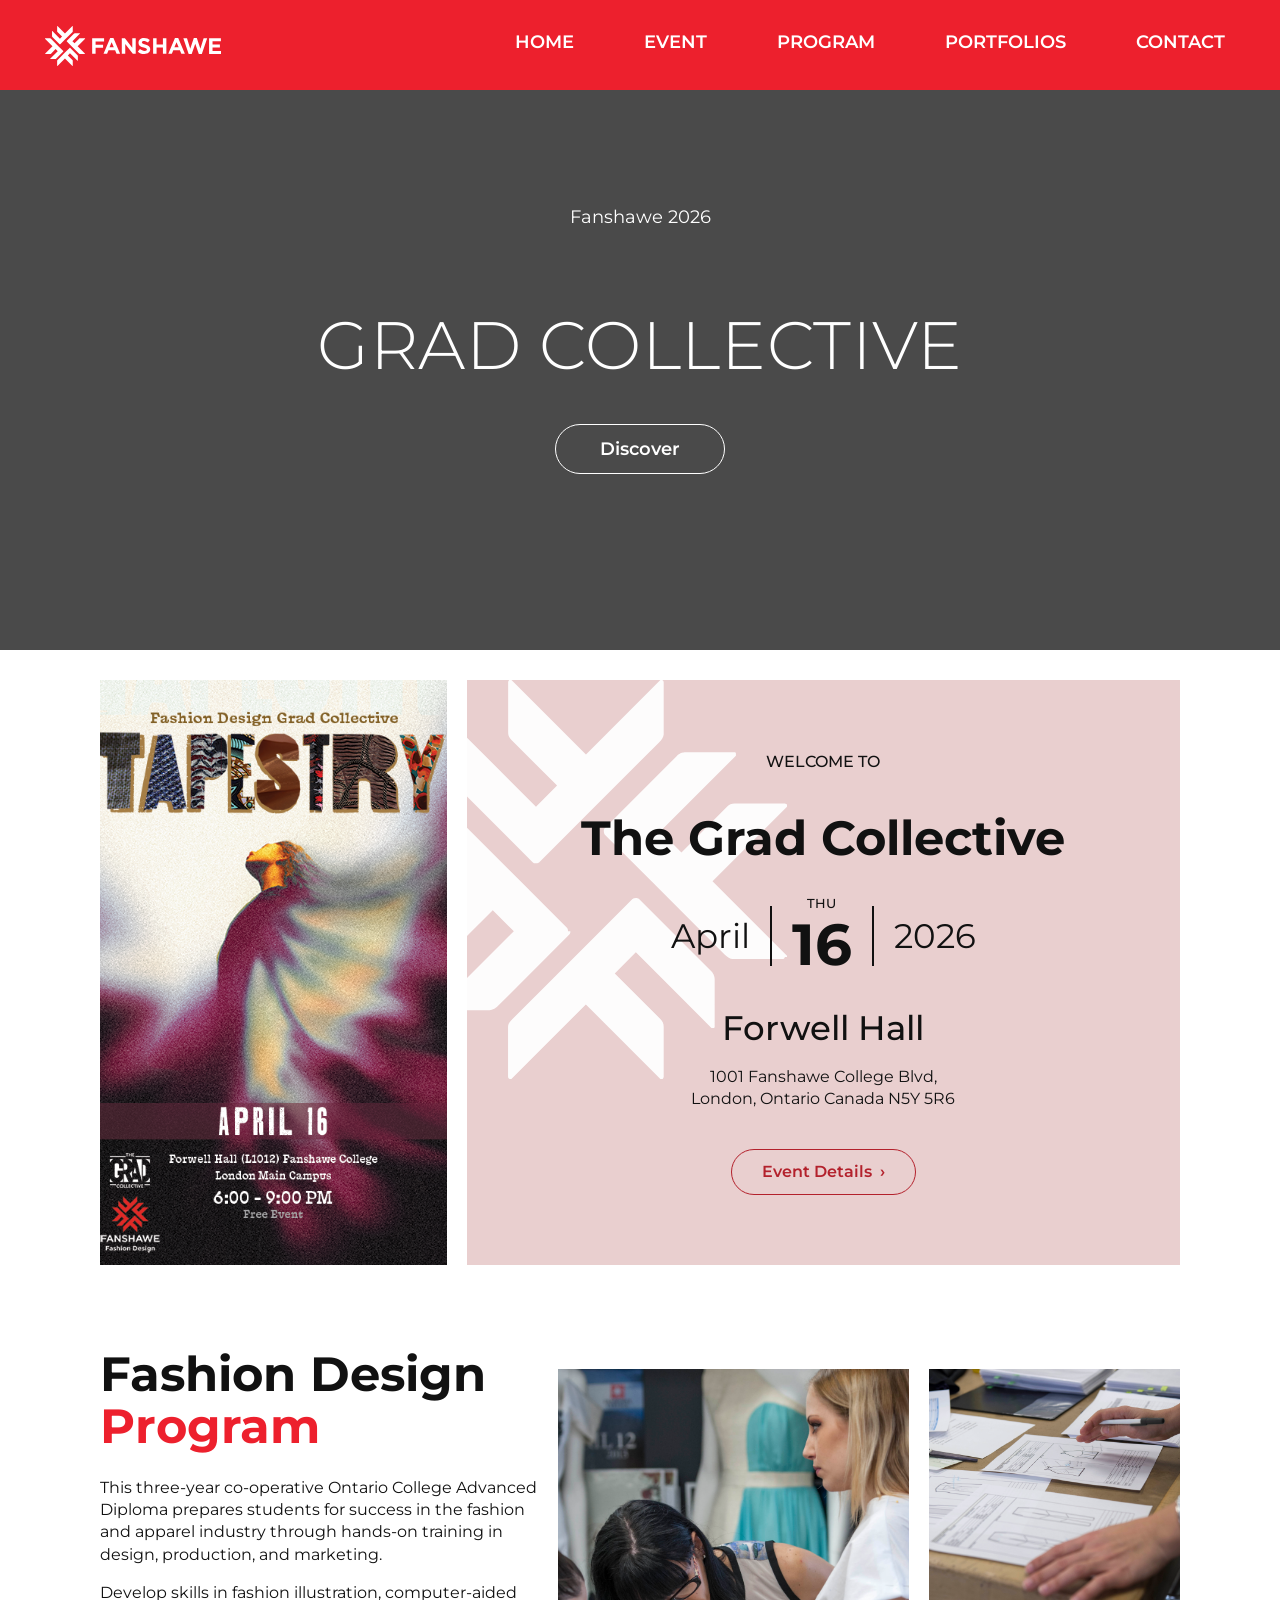
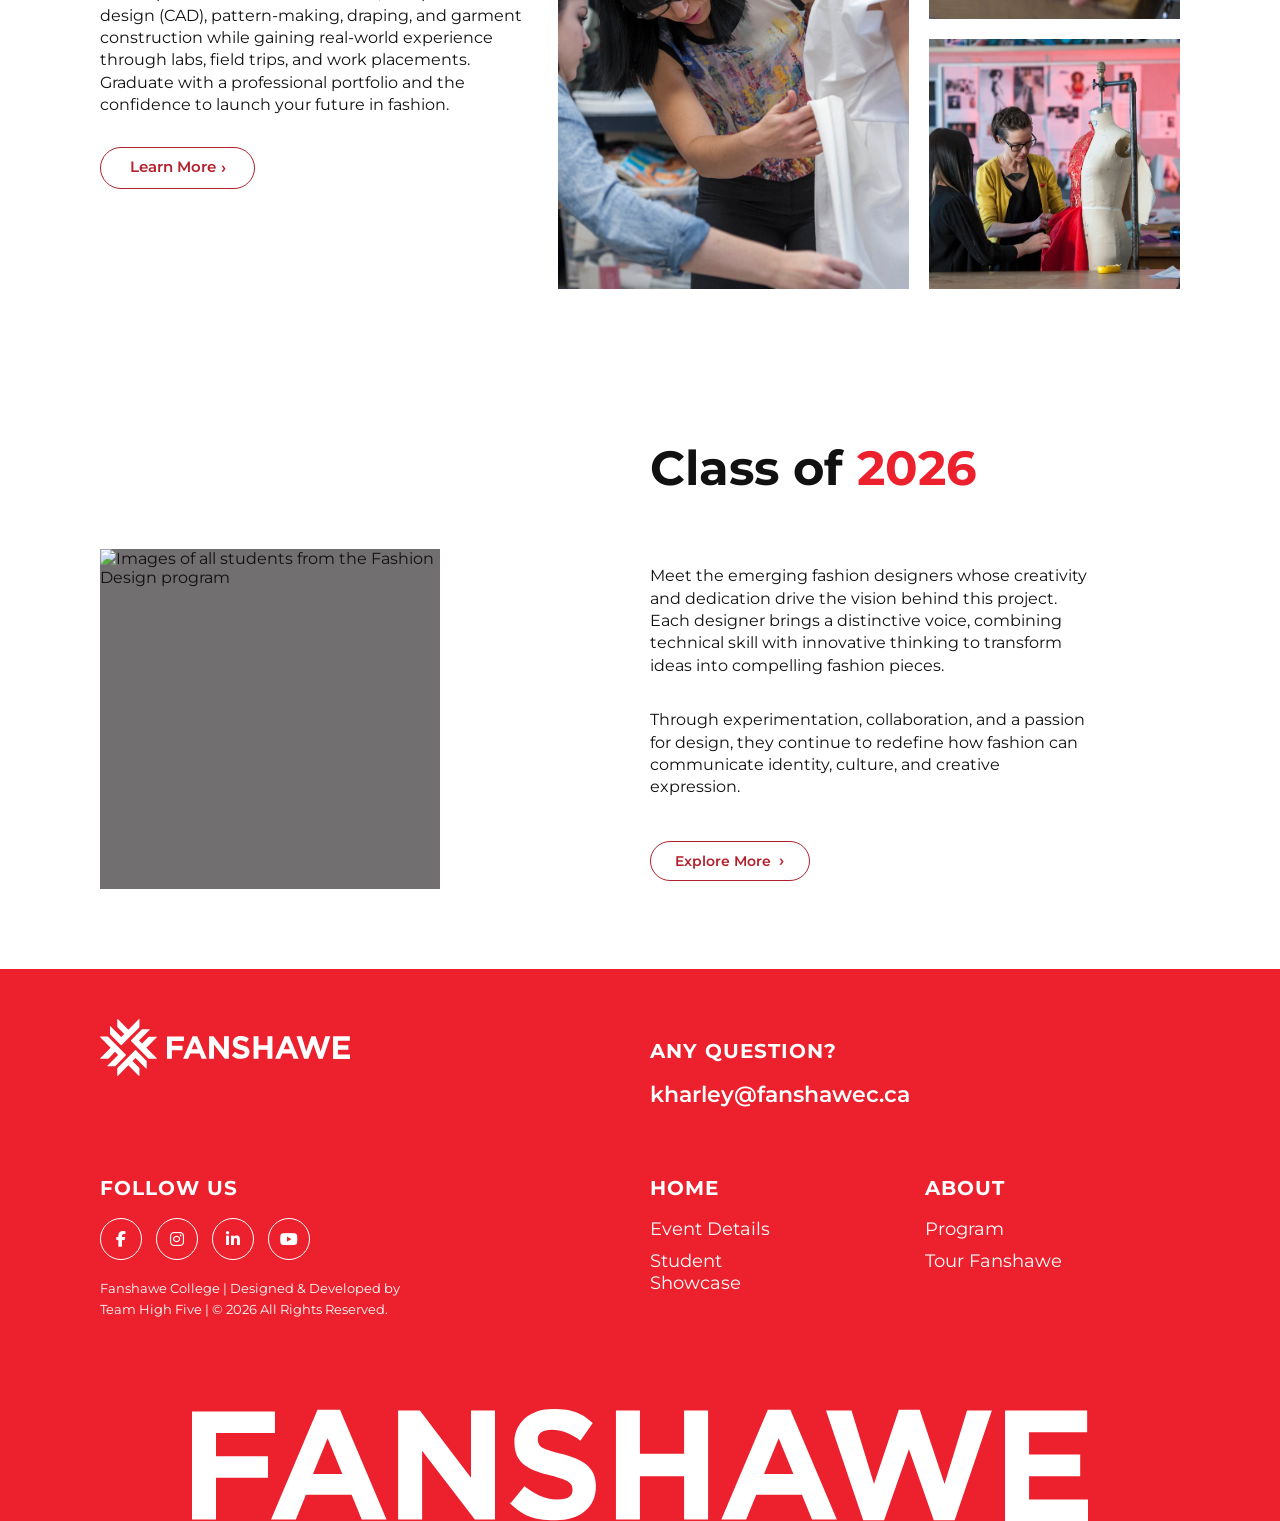
==== commit 4772eb24: "update gmail in footer for every pages update gmail in footer for every pages" ====
--- a/index.html
+++ b/index.html
@@ -219,8 +219,8 @@
 
       <div class="footer-contact col-span-full m-col-span-6 l-col-span-6">
         <h3>ANY QUESTION?</h3>
-        <a href="mailto:thegradcollective26@gmail.com">
-          thegradcollective26@gmail.com
+        <a href="mailto:kharley@fanshawec.ca">
+          kharley@fanshawec.ca
         </a>
       </div>
 
--- a/css/main.css
+++ b/css/main.css
@@ -1,1849 +1 @@
-@charset "UTF-8";
-html {
-  scroll-behavior: smooth;
-}
-
-body {
-  font-family: "Montserrat";
-  padding: 0;
-  margin: 0;
-}
-
-.hidden {
-  display: none;
-}
-
-.wrapper {
-  background-color: #ED202D;
-}
-
-h1 {
-  font-family: "Montserrat";
-}
-
-#main-header {
-  background-color: #ED202D;
-  width: 100%;
-  height: 90px;
-  position: fixed;
-  top: 0;
-  left: 0;
-  z-index: 1000;
-  display: flex;
-  justify-content: space-between;
-  align-items: center;
-  padding: 0 45px;
-}
-#main-header #logo {
-  display: flex;
-  align-items: center;
-}
-#main-header #logo img {
-  height: 40px;
-  width: auto;
-  margin-top: 5px;
-}
-#main-header #ham-burger {
-  display: flex;
-  cursor: pointer;
-}
-#main-header #ham-burger img {
-  height: 40px;
-  width: 40px;
-  transition: all 0.4s ease;
-}
-@media (min-width: 768px) {
-  #main-header #ham-burger {
-    display: none;
-  }
-}
-#main-header #hamburger {
-  display: none;
-}
-#main-header #hamburger:checked ~ label img {
-  transform: rotate(-90deg);
-}
-#main-header #hamburger:checked ~ #main-nav {
-  transform: translateY(0);
-  opacity: 1;
-  pointer-events: auto;
-}
-#main-header #main-nav {
-  background-color: #ED202D;
-  width: 100%;
-  height: 100vh;
-  text-align: left;
-  font-size: 16px;
-  position: fixed;
-  top: 90px;
-  left: 0;
-  transform: translateY(-100%);
-  opacity: 0;
-  transition: all 0.3s ease;
-  pointer-events: none;
-}
-#main-header #main-nav nav ul {
-  list-style-type: none;
-  margin-top: 70px;
-  margin-left: 30px;
-  padding: 0;
-}
-#main-header #main-nav nav ul li {
-  margin: 30px 50px 30px 10px;
-}
-#main-header #main-nav nav ul li a {
-  color: #fff;
-  display: inline-block;
-  text-decoration: none;
-  font-size: 22px;
-  font-weight: 600;
-  position: relative;
-}
-#main-header #main-nav nav ul li a::after {
-  content: "";
-  position: absolute;
-  left: 0;
-  bottom: -3px;
-  width: 0;
-  height: 2px;
-  background: #fff;
-  transition: width 0.35s ease;
-}
-#main-header #main-nav nav ul li a:hover::after {
-  width: 100%;
-}
-
-@media screen and (min-width: 768px) {
-  #main-header #ham-burger {
-    display: none;
-  }
-  #main-header #main-nav {
-    width: auto;
-    height: auto;
-    position: relative;
-    opacity: 1;
-    transform: none;
-    transition: none;
-    background: none;
-    top: 0;
-    pointer-events: auto;
-  }
-  #main-header #main-nav nav ul {
-    margin-top: 0;
-    display: flex;
-    align-items: center;
-    gap: 50px;
-  }
-  #main-header #main-nav nav ul li {
-    margin: 0;
-    padding: 10px;
-  }
-  #main-header #main-nav nav ul li a {
-    font-size: 18px;
-    margin-top: 15px;
-    margin-bottom: 5px;
-  }
-}
-@media screen and (min-width: 1200px) {
-  #ham-burger {
-    display: none;
-  }
-}
-.main-footer {
-  background: #ED202D;
-  color: #fff;
-  padding-top: 40px;
-  overflow: hidden;
-}
-.main-footer a {
-  color: #fff;
-  text-decoration: none;
-  transition: color 0.3s ease;
-}
-.main-footer a:hover {
-  color: #fff;
-}
-.main-footer h3 {
-  font-size: 16px;
-  font-weight: 700;
-  margin-bottom: 15px;
-  text-transform: uppercase;
-}
-.main-footer .footer-logo,
-.main-footer .footer-follow,
-.main-footer .footer-contact,
-.main-footer .footer-links {
-  margin-bottom: 28px;
-}
-.main-footer .footer-logo img {
-  display: block;
-  width: 180px;
-  max-width: 100%;
-  height: auto;
-}
-.main-footer .footer-follow .social {
-  display: flex;
-  gap: 12px;
-  margin-bottom: 15px;
-}
-.main-footer .footer-follow .social a {
-  width: 38px;
-  height: 38px;
-  border: 1px solid #fff;
-  border-radius: 50%;
-  display: flex;
-  align-items: center;
-  justify-content: center;
-  font-size: 14px;
-  transition: background-color 0.35s ease, color 0.35s ease, transform 0.25s ease, border-color 0.35s ease;
-}
-.main-footer .footer-follow .social a:hover {
-  background: #fff;
-  color: #ED202D;
-  border-color: #fff;
-  transform: translateY(-3px);
-}
-.main-footer .footer-follow .copyright {
-  font-size: 12px;
-  line-height: 1.6;
-  max-width: 260px;
-}
-.main-footer .footer-contact a {
-  font-size: 18px;
-  font-weight: 600;
-  display: inline-block;
-  transition: font-weight 0.2s ease, text-shadow 0.2s ease;
-}
-.main-footer .footer-contact a:hover {
-  font-weight: 700;
-  text-shadow: 0 2px 6px rgba(0, 0, 0, 0.25);
-}
-.main-footer .footer-links ul {
-  list-style: none;
-  padding: 0;
-  margin: 0;
-}
-.main-footer .footer-links li {
-  margin-bottom: 10px;
-}
-.main-footer .footer-links a {
-  font-size: 16px;
-  position: relative;
-  display: inline-block;
-  transition: font-weight 0.2s ease, text-shadow 0.2s ease;
-}
-.main-footer .footer-links a::after {
-  content: "";
-  position: absolute;
-  left: 0;
-  bottom: -4px;
-  width: 0;
-  height: 2px;
-  background: #fff;
-  transition: width 0.35s ease;
-}
-.main-footer .footer-links a:hover::after {
-  width: 100%;
-}
-.main-footer .footer-links a:hover {
-  font-weight: 600;
-  text-shadow: 0 2px 6px rgba(0, 0, 0, 0.25);
-}
-.main-footer .footer-big-logo {
-  margin-top: 20px;
-}
-.main-footer .footer-big-logo img {
-  display: block;
-  width: 100%;
-  max-width: 2600px;
-  height: auto;
-}
-
-/* Tablet */
-@media screen and (min-width: 768px) {
-  .main-footer .footer-logo,
-  .main-footer .footer-follow,
-  .main-footer .footer-contact,
-  .main-footer .footer-links {
-    margin-bottom: 36px;
-  }
-  .main-footer .footer-logo img {
-    width: 200px;
-  }
-  .main-footer .footer-contact a {
-    font-size: 20px;
-  }
-  .main-footer .footer-links a {
-    font-size: 18px;
-  }
-}
-/* Desktop */
-@media screen and (min-width: 1200px) {
-  .main-footer {
-    padding-top: 50px;
-  }
-  .main-footer .footer-logo,
-  .main-footer .footer-follow,
-  .main-footer .footer-contact,
-  .main-footer .footer-links {
-    margin-bottom: 48px;
-  }
-  .main-footer .footer-logo img {
-    width: 250px;
-  }
-  .main-footer h3 {
-    font-size: 20px;
-    letter-spacing: 1px;
-    margin-bottom: 18px;
-  }
-  .main-footer .footer-follow .social {
-    gap: 14px;
-    margin-bottom: 18px;
-  }
-  .main-footer .footer-follow .social a {
-    width: 42px;
-    height: 42px;
-    font-size: 16px;
-  }
-  .main-footer .footer-follow .copyright {
-    font-size: 13px;
-    max-width: 320px;
-  }
-  .main-footer .footer-contact a {
-    font-size: 22px;
-  }
-  .main-footer .footer-links a {
-    font-size: 18px;
-  }
-  .main-footer .footer-big-logo {
-    margin-top: 28px;
-  }
-  .main-footer .footer-big-logo img {
-    max-width: 1100px;
-  }
-}
-.hero {
-  padding-top: 0;
-}
-.hero .hero-media {
-  position: relative;
-  min-height: 420px;
-  background-color: #4a4a4a;
-  overflow: hidden;
-  border-top: 8px solid #ED202D;
-}
-.hero .hero-video {
-  width: 100%;
-  height: 100%;
-  min-height: 420px;
-  object-fit: cover;
-  display: block;
-  background-color: #4a4a4a;
-}
-.hero .hero-overlay {
-  position: absolute;
-  inset: 0;
-  z-index: 2;
-  display: flex;
-  flex-direction: column;
-  align-items: center;
-  justify-content: center;
-  text-align: center;
-  color: #fff;
-  padding: 20px;
-}
-.hero .hero-subtitle {
-  font-size: 1rem;
-  font-weight: 400;
-  margin-bottom: 18px;
-}
-.hero .hero-title {
-  font-size: 2.2rem;
-  line-height: 1.05;
-  font-weight: 300;
-  letter-spacing: 0.02em;
-  margin-bottom: 24px;
-}
-.hero .hero-btn {
-  display: inline-flex;
-  align-items: center;
-  justify-content: center;
-  min-width: 170px;
-  margin-top: 10px;
-  padding: 12px 22px;
-  border: 1.5px solid #fff;
-  border-radius: 999px;
-  color: #fff;
-  text-decoration: none;
-  font-size: 0.95rem;
-  font-weight: 600;
-  line-height: 1;
-  transition: background-color 0.3s ease, color 0.3s ease, transform 0.25s ease, box-shadow 0.3s ease;
-}
-.hero .hero-btn::after {
-  margin-left: 8px;
-  font-size: 1rem;
-  line-height: 1;
-}
-.hero .hero-btn:hover {
-  background-color: #fff;
-  color: #B3212C;
-  transform: translateY(-2px);
-  box-shadow: 0 8px 18px rgba(0, 0, 0, 0.12);
-}
-
-/* Tablet */
-@media screen and (min-width: 768px) {
-  .hero .hero-media {
-    min-height: 520px;
-    border-top-width: 10px;
-  }
-  .hero .hero-video {
-    min-height: 520px;
-  }
-  .hero .hero-subtitle {
-    font-size: 1.2rem;
-    margin-bottom: 22px;
-  }
-  .hero .hero-title {
-    font-size: 3.5rem;
-    margin-bottom: 30px;
-  }
-  .hero .hero-btn {
-    min-width: 160px;
-    padding: 14px 34px;
-    font-size: 1.05rem;
-  }
-}
-/* Desktop */
-@media screen and (min-width: 1200px) {
-  .hero .hero-media {
-    min-height: 620px;
-    border-top-width: 10px;
-  }
-  .hero .hero-video {
-    min-height: 620px;
-  }
-  .hero .hero-subtitle {
-    font-size: 1.15rem;
-    margin-bottom: 26px;
-  }
-  .hero .hero-title {
-    font-size: 4.2rem;
-    margin-bottom: 34px;
-    letter-spacing: 0.01em;
-  }
-  .hero .hero-btn {
-    min-width: 170px;
-    padding: 15px 38px;
-    font-size: 1.1rem;
-  }
-}
-.welcome-section {
-  padding: 65px 0 0 0;
-}
-
-.welcome-layout {
-  align-items: stretch;
-}
-
-.welcome-poster,
-.welcome-card {
-  width: 100%;
-}
-
-/* poster */
-.welcome-poster {
-  display: flex;
-  margin-bottom: 20px;
-}
-
-.welcome-poster-img {
-  display: block;
-  width: 100%;
-  height: auto;
-  object-fit: cover;
-}
-
-/* card */
-.welcome-card {
-  position: relative;
-  background-color: #e9cfcf;
-  overflow: hidden;
-  min-height: auto;
-  padding: 44px 20px 48px;
-}
-
-.welcome-mark {
-  position: absolute;
-  top: 0;
-  left: 0;
-  width: 180px;
-  margin-left: -30px;
-  z-index: 1;
-  pointer-events: none;
-}
-.welcome-mark img {
-  display: block;
-  width: 100%;
-  height: auto;
-  opacity: 0.95;
-}
-
-.welcome-content {
-  position: relative;
-  z-index: 2;
-  max-width: 700px;
-  margin: 0 auto;
-  text-align: center;
-  color: #111111;
-}
-
-.welcome-kicker {
-  font-size: 0.95rem;
-  font-weight: 500;
-  margin-bottom: 10px;
-}
-
-.welcome-title {
-  font-size: 1.9rem;
-  font-weight: 700;
-  line-height: 1.15;
-  margin-bottom: 24px;
-}
-
-.welcome-date {
-  display: flex;
-  align-items: center;
-  justify-content: center;
-  gap: 12px;
-  margin-bottom: 22px;
-  flex-wrap: nowrap;
-}
-
-.date-month,
-.date-year {
-  font-size: 1.5rem;
-  font-weight: 400;
-  line-height: 1;
-}
-
-.date-divider {
-  width: 2px;
-  height: 40px;
-  background-color: #111111;
-}
-
-.date-day-wrap {
-  display: flex;
-  flex-direction: column;
-  align-items: center;
-  justify-content: center;
-  line-height: 1;
-}
-
-.date-label {
-  font-size: 0.75rem;
-  font-weight: 500;
-  margin-bottom: 4px;
-}
-
-.date-day {
-  font-size: 2.5rem;
-  font-weight: 700;
-}
-
-.welcome-location {
-  font-size: 1.7rem;
-  font-weight: 500;
-  margin-bottom: 16px;
-}
-
-.welcome-address {
-  font-size: 0.9rem;
-  line-height: 1.35;
-  max-width: 280px;
-  margin: 0 auto 34px;
-}
-
-.welcome-btn {
-  display: inline-flex;
-  align-items: center;
-  justify-content: center;
-  min-width: 150px;
-  padding: 11px 20px;
-  border: 1.5px solid #B3212C;
-  border-radius: 999px;
-  color: #B3212C;
-  text-decoration: none;
-  font-size: 0.95rem;
-  font-weight: 600;
-  line-height: 1;
-  position: relative;
-  transition: background-color 0.3s ease, color 0.3s ease, transform 0.25s ease, box-shadow 0.3s ease;
-}
-.welcome-btn::after {
-  content: "›";
-  margin-left: 8px;
-  font-size: 1rem;
-}
-.welcome-btn:hover {
-  background-color: #B3212C;
-  color: #fff;
-  transform: translateY(-2px);
-  box-shadow: 0 8px 18px rgba(0, 0, 0, 0.12);
-}
-
-/* tablet */
-@media screen and (min-width: 768px) {
-  .welcome-section {
-    padding: 32px 0;
-  }
-  .welcome-layout {
-    align-items: stretch;
-  }
-  .welcome-poster {
-    margin-bottom: 0;
-    height: 100%;
-  }
-  .welcome-card {
-    height: 100%;
-    min-height: 0;
-    padding: 54px 40px 60px;
-    display: flex;
-    align-items: center;
-    justify-content: center;
-  }
-  .welcome-poster-img {
-    width: 100%;
-    height: 100%;
-    object-fit: cover;
-  }
-  .welcome-mark {
-    width: 300px;
-    margin-left: -60px;
-  }
-  .welcome-kicker {
-    font-size: 1rem;
-    margin-bottom: 12px;
-  }
-  .welcome-title {
-    font-size: 2.75rem;
-    margin-bottom: 30px;
-  }
-  .welcome-date {
-    gap: 18px;
-    margin-bottom: 28px;
-  }
-  .date-month,
-  .date-year {
-    font-size: 2rem;
-  }
-  .date-divider {
-    height: 54px;
-  }
-  .date-label {
-    font-size: 0.78rem;
-  }
-  .date-day {
-    font-size: 3.2rem;
-  }
-  .welcome-location {
-    font-size: 2rem;
-    margin-bottom: 18px;
-  }
-  .welcome-address {
-    font-size: 1rem;
-    max-width: 400px;
-    margin-bottom: 36px;
-  }
-}
-/* desktop */
-@media screen and (min-width: 1200px) {
-  .welcome-section {
-    padding: 30px 0;
-  }
-  .welcome-card {
-    padding: 56px 40px 70px;
-  }
-  .welcome-mark {
-    width: 400px;
-    margin-left: -80px;
-  }
-  .welcome-content {
-    max-width: 760px;
-  }
-  .welcome-kicker {
-    font-size: 1rem;
-    margin-bottom: 14px;
-  }
-  .welcome-title {
-    font-size: 3rem;
-    margin-bottom: 32px;
-  }
-  .welcome-date {
-    gap: 20px;
-    margin-bottom: 30px;
-  }
-  .date-month,
-  .date-year {
-    font-size: 2.15rem;
-  }
-  .date-divider {
-    height: 60px;
-  }
-  .date-label {
-    font-size: 0.8rem;
-    margin-bottom: 5px;
-  }
-  .date-day {
-    font-size: 3.6rem;
-  }
-  .welcome-location {
-    font-size: 2.1rem;
-    margin-bottom: 18px;
-  }
-  .welcome-address {
-    font-size: 1rem;
-    max-width: 430px;
-    margin-bottom: 40px;
-  }
-  .welcome-btn {
-    min-width: 185px;
-    padding: 14px 28px;
-    font-size: 1rem;
-  }
-}
-.about-program {
-  padding: 45px 0 0 0;
-  color: #111111;
-}
-
-.about-program-content {
-  margin-bottom: 40px;
-  margin-top: -20px;
-}
-
-.about-program-title {
-  font-size: 2rem;
-  font-weight: 700;
-  line-height: 1.08;
-}
-.about-program-title span {
-  color: #ED202D;
-}
-
-.about-program-text {
-  font-size: 0.98rem;
-  line-height: 1.45;
-  max-width: 560px;
-  margin-bottom: 18px;
-}
-
-.about-program-btn {
-  display: inline-flex;
-  align-items: center;
-  justify-content: center;
-  min-width: 150px;
-  padding: 12px 22px;
-  margin-top: 10px;
-  border: 1.5px solid #B3212C;
-  border-radius: 999px;
-  color: #B3212C;
-  text-decoration: none;
-  font-size: 0.95rem;
-  font-weight: 600;
-  line-height: 1;
-  transition: background-color 0.3s ease, color 0.3s ease, transform 0.25s ease, box-shadow 0.3s ease;
-}
-.about-program-btn::after {
-  content: "›";
-  margin-left: 5px;
-  font-size: 1rem;
-  line-height: 1;
-}
-.about-program-btn:hover {
-  background-color: #B3212C;
-  color: #fff;
-  transform: translateY(-2px);
-  box-shadow: 0 8px 18px rgba(0, 0, 0, 0.12);
-}
-
-.about-program-media {
-  position: relative;
-}
-
-.about-program-gallery {
-  display: grid;
-  grid-template-columns: 1fr 1fr;
-  gap: 16px;
-}
-
-.about-program-image {
-  background-color: #716f6f;
-  overflow: hidden;
-}
-.about-program-image img {
-  display: block;
-  width: 100%;
-  height: 100%;
-  object-fit: cover;
-}
-
-/* mobile layout */
-.about-program-image-large {
-  grid-column: 1/-1;
-  aspect-ratio: 16/10;
-}
-
-.about-program-image-small {
-  aspect-ratio: 1/1;
-}
-
-/* Tablet */
-@media screen and (min-width: 768px) {
-  .about-program {
-    padding: 30px 0;
-  }
-  .about-program-content {
-    margin-bottom: 0;
-  }
-  .about-program-title {
-    font-size: 2.5rem;
-    margin-bottom: 24px;
-  }
-  .about-program-text {
-    font-size: 1rem;
-    max-width: 500px;
-  }
-  .about-program-btn {
-    min-width: 160px;
-    padding: 13px 24px;
-  }
-  .about-program-media {
-    width: 100%;
-    margin-top: 40px;
-  }
-  .about-program-gallery {
-    width: 100%;
-    grid-template-columns: 1.35fr 0.95fr;
-    grid-template-rows: 1fr 1fr;
-    gap: 20px;
-    align-items: stretch;
-    min-height: 460px;
-  }
-  .about-program-image-large {
-    grid-column: 1/2;
-    grid-row: 1/3;
-    aspect-ratio: auto;
-    height: 100%;
-  }
-  .about-program-image-top {
-    grid-column: 2/3;
-    grid-row: 1/2;
-    aspect-ratio: auto;
-    height: 100%;
-  }
-  .about-program-image-bottom {
-    grid-column: 2/3;
-    grid-row: 2/3;
-    aspect-ratio: auto;
-    height: 100%;
-  }
-}
-/* Desktop */
-@media screen and (min-width: 1200px) {
-  .about-program {
-    padding: 34px 0;
-  }
-  .about-program-title {
-    font-size: 3rem;
-    margin-bottom: 24px;
-  }
-  .about-program-text {
-    font-size: 1rem;
-    line-height: 1.4;
-    max-width: 470px;
-    margin-bottom: 16px;
-  }
-  .about-program-btn {
-    min-width: 155px;
-    padding: 12px 22px;
-    margin-top: 14px;
-    font-size: 0.92rem;
-  }
-  .about-program-media {
-    width: 100%;
-  }
-  .about-program-gallery {
-    width: 100%;
-    grid-template-columns: 1.4fr 1fr;
-    grid-template-rows: 1fr 1fr;
-    gap: 20px;
-    align-items: stretch;
-    min-height: 520px;
-  }
-  .about-program-image-large {
-    grid-column: 1/2;
-    grid-row: 1/3;
-    aspect-ratio: auto;
-    height: 100%;
-  }
-  .about-program-image-top {
-    grid-column: 2/3;
-    grid-row: 1/2;
-    aspect-ratio: auto;
-    height: 100%;
-  }
-  .about-program-image-bottom {
-    grid-column: 2/3;
-    grid-row: 2/3;
-    aspect-ratio: auto;
-    height: 100%;
-  }
-}
-.fashion-designers {
-  padding: 56px 0;
-  color: #111111;
-}
-
-.fashion-designers-heading {
-  margin-bottom: 24px;
-  text-align: center;
-}
-
-.fashion-designers-title {
-  font-size: 2rem;
-  font-weight: 700;
-  line-height: 1.05;
-}
-.fashion-designers-title span {
-  color: #ED202D;
-}
-
-.fashion-designers-image-box {
-  position: relative;
-  margin-bottom: 28px;
-  background-color: #716f6f;
-  aspect-ratio: 16/10;
-  overflow: hidden;
-  display: flex;
-  align-items: center;
-  justify-content: center;
-}
-.fashion-designers-image-box img {
-  position: absolute;
-  inset: 0;
-  width: 100%;
-  height: 100%;
-  object-fit: cover;
-  display: block;
-  transition: transform 0.4s ease;
-}
-.fashion-designers-image-box:hover img {
-  transform: scale(1.05);
-}
-
-.fashion-designers-placeholder-text {
-  position: relative;
-  z-index: 1;
-  color: #fff;
-  font-style: italic;
-  font-size: 1.05rem;
-  line-height: 1.35;
-  text-align: center;
-  pointer-events: none;
-}
-
-.fashion-designers-content {
-  text-align: left;
-}
-
-.fashion-designers-text {
-  max-width: 520px;
-  margin-bottom: 18px;
-  font-size: 1rem;
-  line-height: 1.45;
-}
-
-.fashion-designers-btn {
-  display: inline-flex;
-  align-items: center;
-  justify-content: center;
-  min-width: 170px;
-  margin-top: 10px;
-  padding: 12px 22px;
-  border: 1.5px solid #B3212C;
-  border-radius: 999px;
-  color: #B3212C;
-  text-decoration: none;
-  font-size: 0.95rem;
-  font-weight: 600;
-  line-height: 1;
-  transition: background-color 0.3s ease, color 0.3s ease, transform 0.25s ease, box-shadow 0.3s ease;
-}
-.fashion-designers-btn::after {
-  content: "›";
-  margin-left: 8px;
-  font-size: 1rem;
-  line-height: 1;
-}
-.fashion-designers-btn:hover {
-  background-color: #B3212C;
-  color: #fff;
-  transform: translateY(-2px);
-  box-shadow: 0 8px 18px rgba(0, 0, 0, 0.12);
-}
-
-.is-hidden {
-  display: none;
-}
-
-/* Tablet */
-@media screen and (min-width: 768px) {
-  .fashion-designers {
-    padding: 68px 0;
-  }
-  .fashion-designers-heading {
-    margin-bottom: 14px;
-    text-align: left;
-  }
-  .fashion-designers-title {
-    font-size: 2.5rem;
-  }
-  .fashion-designers-image-box {
-    margin-bottom: 0;
-    aspect-ratio: 1/1;
-  }
-  .fashion-designers-content {
-    display: flex;
-    flex-direction: column;
-    justify-content: flex-start;
-  }
-  .fashion-designers-text {
-    max-width: 500px;
-    margin-bottom: 16px;
-  }
-  .fashion-designers-btn {
-    min-width: 180px;
-    margin-top: 24px;
-    align-self: flex-start;
-  }
-}
-/* Desktop */
-@media screen and (min-width: 1200px) {
-  .fashion-designers {
-    padding: 80px 0;
-  }
-  .fashion-designers-heading {
-    margin-bottom: 16px;
-  }
-  .fashion-designers-title {
-    font-size: 3rem;
-  }
-  .fashion-designers-image-box {
-    max-width: 340px;
-  }
-  .fashion-designers-text {
-    max-width: 480px;
-    margin-bottom: 16px;
-    line-height: 1.4;
-  }
-  .fashion-designers-btn {
-    min-width: 160px;
-    margin-top: 26px;
-    padding: 11px 20px;
-    font-size: 0.9rem;
-  }
-}
-#player-container {
-  margin-top: 100px;
-  position: relative;
-  display: flex;
-  flex-direction: column;
-}
-
-#player-container video {
-  padding-bottom: 27px;
-}
-
-.video-controls.hidden {
-  display: none;
-}
-
-.video {
-  margin-bottom: 100px;
-}
-
-#center-play-button {
-  position: absolute;
-  top: 50%;
-  left: 50%;
-  transform: translate(-50%, -50%);
-  font-size: 25px;
-  border: 2px solid #fff;
-  border-radius: 50%;
-  width: 50px;
-  height: 50px;
-  z-index: 1;
-  background-color: #ED202D;
-  color: #000;
-  cursor: pointer;
-}
-
-.video-controls {
-  position: absolute;
-  right: 0;
-  left: 0;
-  bottom: 0;
-  padding: 4px;
-  background-color: #ED202D;
-  display: flex;
-  justify-content: center;
-  align-items: center;
-}
-
-button {
-  padding: 0;
-  border: 0;
-  background-color: transparent;
-}
-
-#play-button,
-#pause-button,
-#stop-button, #change-vol, #full-screen, .fa-volume-up {
-  font-size: 18px;
-  color: #fff;
-  margin-left: 10px;
-  cursor: pointer;
-}
-
-.fa-volume-high {
-  margin-left: 10px;
-  color: #fff;
-  font-size: 18px;
-}
-
-#full-screen {
-  cursor: pointer;
-}
-
-input[type=range] {
-  -webkit-appearance: none;
-  appearance: none;
-  background: transparent;
-  cursor: pointer;
-  width: 25rem;
-}
-
-/* Removes default focus */
-input[type=range]:focus {
-  outline: none;
-}
-
-/******** Chrome, Safari, Opera and Edge Chromium styles ********/
-/* slider track */
-input[type=range]::-webkit-slider-runnable-track {
-  background-color: #fff;
-  border-radius: 0.5rem;
-  height: 0.5rem;
-}
-
-/* slider thumb */
-input[type=range]::-webkit-slider-thumb {
-  -webkit-appearance: none; /* Override default look */
-  appearance: none;
-  margin-top: -4px; /* Centers thumb on the track */
-  background-color: #fff;
-  border-radius: 0.5rem;
-  height: 1rem;
-  width: 1rem;
-}
-
-/*********** Firefox styles ***********/
-/* slider track */
-input[type=range]::-moz-range-track {
-  background-color: #B73138;
-  border-radius: 0.5rem;
-  height: 0.5rem;
-}
-
-/* slider thumb */
-input[type=range]::-moz-range-thumb {
-  background-color: #B73138;
-  border: none; /*Removes extra border that FF applies*/
-  border-radius: 0.5rem;
-  height: 1rem;
-  width: 1rem;
-}
-
-input[type=range]:focus::-moz-range-thumb {
-  outline: 3px solid #B73138;
-  outline-offset: 0.125rem;
-}
-
-@media screen and (min-width: 768px) {
-  #play-button,
-  #pause-button,
-  #stop-button, #change-vol, #full-screen, .fa-volume-up {
-    font-size: 20px;
-    color: #fff;
-    margin-left: 40px;
-  }
-  .fa-volume-high {
-    margin-left: 180px;
-    color: #fff;
-    font-size: 20px;
-  }
-  .video-controls {
-    padding: 15px;
-  }
-  #full-screen {
-    cursor: pointer;
-  }
-  #player-container video {
-    padding-bottom: 50px;
-  }
-}
-@media screen and (min-width: 1200px) {
-  #play-button,
-  #pause-button,
-  #stop-button, #change-vol, #full-screen, .fa-volume-up {
-    font-size: 20px;
-    color: #fff;
-    margin-left: 40px;
-  }
-  .fa-volume-high {
-    margin-left: 180px;
-    color: #fff;
-    font-size: 20px;
-  }
-  .video-controls {
-    padding: 15px;
-  }
-  #full-screen {
-    margin-left: 250px;
-    cursor: pointer;
-  }
-}
-.theme {
-  margin-top: 70px;
-  font-size: 48px;
-  color: #B73138;
-}
-.theme .theme-name {
-  color: #000;
-  font-size: 20px;
-}
-
-.theme-description {
-  color: #000;
-  font-size: 16px;
-  margin-bottom: 90px;
-}
-
-.details {
-  background-color: #B73138;
-  display: flex;
-  gap: 20px;
-  padding: 10px 50px;
-  margin: 0;
-}
-.details h3 {
-  color: #fff;
-  font-size: 14px;
-}
-.details p {
-  color: #fff;
-  font-size: 14px;
-}
-
-#date, #location {
-  width: 30px;
-}
-
-.event-highlights {
-  margin-top: 170px;
-  color: #000;
-}
-
-.event-description {
-  color: #000;
-}
-
-.slider-card {
-  background-color: #313131;
-  padding: 20px;
-  position: relative;
-  margin-top: 50px;
-  margin-bottom: 40px;
-  display: inline-block;
-  width: 100%;
-}
-.slider-card h3 {
-  color: #fff;
-  position: relative;
-  z-index: 2;
-  font-size: 14px;
-  margin-top: 30px;
-}
-.slider-card p {
-  color: #fff;
-  font-size: 12px;
-  line-height: 1.5;
-}
-
-.slide-number {
-  background: #B73138;
-  top: 10px;
-  right: 10px;
-  color: #fff;
-  font-size: 26px;
-  font-weight: 600;
-  padding: 15px 14px;
-  position: absolute;
-}
-
-.slide-content {
-  display: flex;
-  align-items: flex-start;
-  gap: 50px;
-  margin-top: 30px;
-}
-
-.image-box {
-  width: 100px;
-  height: 120px;
-  background: #d9d9d9;
-  flex-shrink: 0;
-  margin-top: 10px;
-}
-
-.card-indicator {
-  display: flex;
-  gap: 8px;
-  justify-content: center;
-  margin-bottom: 40px;
-}
-
-.dot {
-  width: 10px;
-  height: 10px;
-  border-radius: 50%;
-  background-color: #d9d9d9;
-  transition: background-color 0.3s;
-}
-
-.dot.active {
-  background-color: #313131;
-}
-
-#prev-btn, #next-btn {
-  color: #B73138;
-  font-size: 30px;
-  border: 2px solid #B73138;
-  border-radius: 43%;
-  width: 60px;
-  height: 50px;
-  cursor: pointer;
-  margin-left: 30px;
-  margin-bottom: 120px;
-}
-
-@media screen and (min-width: 768px) {
-  .events {
-    display: flex;
-  }
-  .details {
-    flex: 1;
-  }
-  .slider-card {
-    background-color: #313131;
-    padding: 20px;
-    position: relative;
-    margin-top: 50px;
-    margin-bottom: 40px;
-    display: block;
-  }
-  .slider-card h3 {
-    color: #fff;
-    position: relative;
-    z-index: 2;
-    margin-top: 30px;
-  }
-  .slider-card p {
-    color: #fff;
-    font-size: 12px;
-    line-height: 1.5;
-  }
-  .slide-number {
-    top: 20px;
-    right: 20px;
-  }
-  .image-box {
-    width: 120px;
-    height: 120px;
-    background: #d9d9d9;
-    flex-shrink: 0;
-  }
-  #prev-btn, #next-btn {
-    color: #B73138;
-    font-size: 30px;
-    border: 2px solid #B73138;
-    border-radius: 43%;
-    width: 60px;
-    height: 50px;
-    cursor: pointer;
-    margin-left: 30px;
-  }
-}
-@media screen and (min-width: 1200px) {
-  .events {
-    display: flex;
-  }
-  .details {
-    flex: 1;
-  }
-}
-.contact-header {
-  margin: 40px;
-}
-.contact-header h2 {
-  color: #ED202D;
-}
-
-.contact-section {
-  background-color: #F9D6D6;
-  margin: 50px 0px 60px 0px;
-  padding: 20px;
-}
-.contact-section h3 {
-  text-align: center;
-}
-.contact-section label {
-  font-size: 12px;
-  font-weight: 600;
-  color: #B73138;
-}
-.contact-section input,
-.contact-section textarea {
-  width: 100%;
-  padding: 7px;
-  border: 1px solid #B73138;
-  border-radius: 4px;
-  margin-top: 10px;
-  margin-bottom: 20px;
-}
-.contact-section #contact-form input::placeholder,
-.contact-section #contact-form textarea::placeholder {
-  font-style: italic;
-}
-.contact-section #feedback {
-  font-size: 13px;
-  color: #ED202D;
-}
-.contact-section button[type=submit] {
-  width: 35%;
-  padding: 10px;
-  border: 1px solid #B73138;
-  color: #B73138;
-  cursor: pointer;
-  font-size: 15px;
-  font-weight: 600;
-  margin-top: 25px;
-  margin-bottom: 15px;
-  transition: all 0.3s ease-in-out;
-  border-radius: 24px;
-  margin-left: auto;
-  display: block;
-}
-.contact-section button[type=submit]:hover {
-  background-color: #ED202D;
-  color: #fff;
-}
-
-@media screen and (min-width: 768px) {
-  .contact-section label {
-    font-size: 16px;
-  }
-  button[type=submit] {
-    width: 30%;
-    padding: 10px;
-    border: 1px solid #B73138;
-    color: #B73138;
-    cursor: pointer;
-    font-size: 30px;
-    font-weight: 600;
-    margin-top: 15px;
-    margin-bottom: 15px;
-    transition: all 0.3s ease-in-out;
-    border-radius: 24px;
-    margin-left: auto;
-    display: block;
-  }
-  #feedback {
-    font-size: 18px;
-  }
-}
-/* HERO ABOUT*/
-.hero-about {
-  position: relative;
-}
-
-.hero-about .hero-media {
-  position: relative;
-  width: 100%;
-  height: 420px;
-  overflow: hidden;
-}
-
-.hero-about .hero-image {
-  width: 100%;
-  height: 100%;
-  object-fit: cover;
-  object-position: center;
-  display: block;
-}
-
-.hero-about .hero-overlay {
-  position: absolute;
-  inset: 0;
-  background: rgba(183, 49, 56, 0.45);
-  display: flex;
-  align-items: center;
-  justify-content: center;
-  text-align: center;
-  padding: 20px;
-}
-
-.hero-about .hero-content {
-  max-width: 320px;
-  margin: 0 auto;
-  color: #fff;
-}
-
-.hero-about .hero-title {
-  font-size: 2.4rem;
-  font-weight: 500;
-  margin-bottom: 16px;
-}
-
-.hero-about .hero-subtitle {
-  font-size: 0.95rem;
-  line-height: 1.5;
-}
-
-/* ===== TABLET ===== */
-@media screen and (min-width: 768px) {
-  .hero-about .hero-media {
-    height: 520px;
-  }
-  .hero-about .hero-image {
-    object-position: center center;
-  }
-  .hero-about .hero-content {
-    max-width: 700px;
-  }
-  .hero-about .hero-title {
-    font-size: 3.8rem;
-  }
-  .hero-about .hero-subtitle {
-    font-size: 1.15rem;
-    line-height: 1.4;
-  }
-}
-/* ===== DESKTOP ===== */
-@media screen and (min-width: 1200px) {
-  .hero-about .hero-media {
-    height: 520px;
-  }
-  .hero-about .hero-content {
-    max-width: 900px;
-  }
-  .hero-about .hero-title {
-    font-size: 4.2rem;
-  }
-  .hero-about .hero-subtitle {
-    font-size: 1.25rem;
-    line-height: 1.35;
-  }
-}
-.testimonials {
-  font-size: 35px;
-  color: #ED202D;
-}
-
-.circle-wrapper {
-  position: relative;
-  width: 400px;
-  height: 400px;
-  aspect-ratio: 1/1;
-  margin: 0 auto;
-  margin-bottom: 100px;
-}
-
-.circle-path {
-  width: 100%;
-  height: 100%;
-  border: 20px solid #ED202D;
-  border-radius: 50%;
-  position: absolute;
-  top: 0;
-  left: 0;
-  z-index: 1;
-}
-
-/* ===== Dot orbit ===== */
-.circle-dot {
-  position: absolute;
-  top: 50%;
-  left: 50%;
-  width: 25px;
-  height: 25px;
-  border-radius: 50%;
-  background: white;
-  transform: translateX(-50%) rotate(0deg) translateY(-200px);
-  animation: moveDot 32s linear infinite;
-  z-index: 2;
-}
-
-@keyframes moveDot {
-  0% {
-    transform: translateX(-50%) rotate(0deg) translateY(-200px);
-  }
-  20% {
-    transform: translateX(-50%) rotate(0deg) translateY(-200px);
-  }
-  25% {
-    transform: translateX(-50%) rotate(90deg) translateY(-190px);
-  }
-  45% {
-    transform: translateX(-50%) rotate(90deg) translateY(-190px);
-  }
-  50% {
-    transform: translateX(-50%) rotate(180deg) translateY(-175px);
-  }
-  70% {
-    transform: translateX(-50%) rotate(180deg) translateY(-175px);
-  }
-  75% {
-    transform: translateX(-50%) rotate(270deg) translateY(-190px);
-  }
-  95% {
-    transform: translateX(-50%) rotate(270deg) translateY(-190px);
-  }
-  100% {
-    transform: translateX(-50%) rotate(360deg) translateY(-200px);
-  }
-}
-.circle-inner {
-  position: absolute;
-  top: 50%;
-  left: 50%;
-  width: 320px;
-  height: 320px;
-  border-radius: 50%;
-  transform: translate(-50%, -50%);
-  overflow: hidden;
-  z-index: 0;
-}
-
-.circle-inner img {
-  position: absolute;
-  top: 0;
-  left: 0;
-  width: 100%;
-  height: 100%;
-  object-fit: cover;
-  opacity: 0;
-}
-
-/* Animation */
-.slide1 {
-  animation: fadeSlide 32s ease-in-out infinite;
-  animation-delay: 0s;
-}
-
-.slide2 {
-  animation: fadeSlide 32s ease-in-out infinite;
-  animation-delay: 8s;
-}
-
-.slide3 {
-  animation: fadeSlide 32s ease-in-out infinite;
-  animation-delay: 16s;
-}
-
-.slide4 {
-  animation: fadeSlide 32s ease-in-out infinite;
-  animation-delay: 24s;
-}
-
-@keyframes fadeSlide {
-  0% {
-    opacity: 0;
-  }
-  5% {
-    opacity: 1;
-  }
-  20% {
-    opacity: 1;
-  }
-  25% {
-    opacity: 0;
-  }
-  100% {
-    opacity: 0;
-  }
-}
-.logo-right-side {
-  flex: 1;
-  display: flex;
-  flex-direction: column;
-  gap: 20px;
-  margin-top: 30px;
-}
-
-.logo-line {
-  display: flex;
-  align-items: center;
-  gap: 10px;
-}
-
-.fanshawe_logo_red {
-  width: 80px;
-  height: auto;
-}
-
-hr.separator {
-  border: none;
-  border-top: 4px solid #ED202D;
-  flex: 1;
-  margin: 0;
-}
-
-.teacher-info {
-  position: relative;
-  min-height: 160px;
-  margin-left: 70px;
-  margin-top: -18px;
-}
-
-.teacher-info .info {
-  position: absolute;
-  width: 100%;
-  opacity: 0;
-  display: flex;
-  flex-direction: column;
-  align-items: flex-start;
-  padding-left: 20px;
-}
-
-.teacher-info .role {
-  font-size: 16px;
-  font-weight: 500;
-  color: #ED202D;
-  margin-bottom: 8px;
-  letter-spacing: 1px;
-}
-
-.teacher-info h4 {
-  color: #ED202D;
-  margin: 0 0 10px 0;
-  font-size: 28px;
-}
-
-.teacher-info p {
-  color: #444;
-  font-style: italic;
-  line-height: 1.6;
-  margin: 0;
-}
-
-/* Animation */
-.info1 {
-  animation: showText 32s ease-in-out infinite;
-  animation-delay: 0s;
-}
-
-.info2 {
-  animation: showText 32s ease-in-out infinite;
-  animation-delay: 8s;
-}
-
-.info3 {
-  animation: showText 32s ease-in-out infinite;
-  animation-delay: 16s;
-}
-
-.info4 {
-  animation: showText 32s ease-in-out infinite;
-  animation-delay: 24s;
-}
-
-@keyframes showText {
-  0% {
-    opacity: 0;
-  }
-  5% {
-    opacity: 1;
-  }
-  20% {
-    opacity: 1;
-  }
-  25% {
-    opacity: 0;
-  }
-  100% {
-    opacity: 0;
-  }
-}
-.portfolio-card {
-  margin: 50px 0px 50px 0px;
-  overflow: hidden;
-  transition: transform 0.3s ease;
-}
-.portfolio-card:hover {
-  transform: translateY(-5px);
-}
-
-.card-image img {
-  width: 205px;
-  object-fit: cover;
-  filter: blur(3px);
-  transform: scale(1.1);
-}
-
-.student-name {
-  cursor: pointer;
-}
-
-.card-footer {
-  background-color: #B73138;
-  color: #fff;
-  padding: 15px;
-}
-
-.icons {
-  display: flex;
-  gap: 10px;
-}
-
-.icons i {
-  color: #fff;
-  width: 30px;
-  height: 30px;
-  border: 1px solid #fff;
-  border-radius: 50%;
-  display: flex;
-  align-items: center;
-  justify-content: center;
-  cursor: pointer;
-  transition: background-color 0.35s ease, color 0.35s ease, transform 0.25s ease, border-color 0.35s ease;
-}
-.icons i:hover {
-  background: #fff;
-  color: #ED202D;
-  border-color: #fff;
-  transform: translateY(-3px);
-}/*# sourceMappingURL=main.css.map */+html{scroll-behavior:smooth}body{font-family:"Montserrat";padding:0;margin:0}.hidden{display:none}.wrapper{background-color:#ed202d}h1{font-family:"Montserrat"}#main-header{background-color:#ed202d;width:100%;height:90px;position:fixed;top:0;left:0;z-index:1000;display:flex;justify-content:space-between;align-items:center;padding:0 45px}#main-header #logo{display:flex;align-items:center}#main-header #logo img{height:40px;width:auto;margin-top:5px}#main-header #ham-burger{display:flex;cursor:pointer}#main-header #ham-burger img{height:40px;width:40px;transition:all .4s ease}@media(min-width: 768px){#main-header #ham-burger{display:none}}#main-header #hamburger{display:none}#main-header #hamburger:checked~label img{transform:rotate(-90deg)}#main-header #hamburger:checked~#main-nav{transform:translateY(0);opacity:1;pointer-events:auto}#main-header #main-nav{background-color:#ed202d;width:100%;height:100vh;text-align:left;font-size:16px;position:fixed;top:90px;left:0;transform:translateY(-100%);opacity:0;transition:all .3s ease;pointer-events:none}#main-header #main-nav nav ul{list-style-type:none;margin-top:70px;margin-left:30px;padding:0}#main-header #main-nav nav ul li{margin:30px 50px 30px 10px}#main-header #main-nav nav ul li a{color:#fff;display:inline-block;text-decoration:none;font-size:22px;font-weight:600;position:relative}#main-header #main-nav nav ul li a::after{content:"";position:absolute;left:0;bottom:-3px;width:0;height:2px;background:#fff;transition:width .35s ease}#main-header #main-nav nav ul li a:hover::after{width:100%}@media screen and (min-width: 768px){#main-header #ham-burger{display:none}#main-header #main-nav{width:auto;height:auto;position:relative;opacity:1;transform:none;transition:none;background:none;top:0;pointer-events:auto}#main-header #main-nav nav ul{margin-top:0;display:flex;align-items:center;gap:50px}#main-header #main-nav nav ul li{margin:0;padding:10px}#main-header #main-nav nav ul li a{font-size:18px;margin-top:15px;margin-bottom:5px}}@media screen and (min-width: 1200px){#ham-burger{display:none}}.main-footer{background:#ed202d;color:#fff;padding-top:40px;overflow:hidden}.main-footer a{color:#fff;text-decoration:none;transition:color .3s ease}.main-footer a:hover{color:#fff}.main-footer h3{font-size:16px;font-weight:700;margin-bottom:15px;text-transform:uppercase}.main-footer .footer-logo,.main-footer .footer-follow,.main-footer .footer-contact,.main-footer .footer-links{margin-bottom:28px}.main-footer .footer-logo img{display:block;width:180px;max-width:100%;height:auto}.main-footer .footer-follow .social{display:flex;gap:12px;margin-bottom:15px}.main-footer .footer-follow .social a{width:38px;height:38px;border:1px solid #fff;border-radius:50%;display:flex;align-items:center;justify-content:center;font-size:14px;transition:background-color .35s ease,color .35s ease,transform .25s ease,border-color .35s ease}.main-footer .footer-follow .social a:hover{background:#fff;color:#ed202d;border-color:#fff;transform:translateY(-3px)}.main-footer .footer-follow .copyright{font-size:12px;line-height:1.6;max-width:260px}.main-footer .footer-contact a{font-size:18px;font-weight:600;display:inline-block;transition:font-weight .2s ease,text-shadow .2s ease}.main-footer .footer-contact a:hover{font-weight:700;text-shadow:0 2px 6px rgba(0,0,0,.25)}.main-footer .footer-links ul{list-style:none;padding:0;margin:0}.main-footer .footer-links li{margin-bottom:10px}.main-footer .footer-links a{font-size:16px;position:relative;display:inline-block;transition:font-weight .2s ease,text-shadow .2s ease}.main-footer .footer-links a::after{content:"";position:absolute;left:0;bottom:-4px;width:0;height:2px;background:#fff;transition:width .35s ease}.main-footer .footer-links a:hover::after{width:100%}.main-footer .footer-links a:hover{font-weight:600;text-shadow:0 2px 6px rgba(0,0,0,.25)}.main-footer .footer-big-logo{margin-top:20px}.main-footer .footer-big-logo img{display:block;width:100%;max-width:2600px;height:auto}@media screen and (min-width: 768px){.main-footer .footer-logo,.main-footer .footer-follow,.main-footer .footer-contact,.main-footer .footer-links{margin-bottom:36px}.main-footer .footer-logo img{width:200px}.main-footer .footer-contact a{font-size:20px}.main-footer .footer-links a{font-size:18px}}@media screen and (min-width: 1200px){.main-footer{padding-top:50px}.main-footer .footer-logo,.main-footer .footer-follow,.main-footer .footer-contact,.main-footer .footer-links{margin-bottom:48px}.main-footer .footer-logo img{width:250px}.main-footer h3{font-size:20px;letter-spacing:1px;margin-bottom:18px}.main-footer .footer-follow .social{gap:14px;margin-bottom:18px}.main-footer .footer-follow .social a{width:42px;height:42px;font-size:16px}.main-footer .footer-follow .copyright{font-size:13px;max-width:320px}.main-footer .footer-contact a{font-size:22px}.main-footer .footer-links a{font-size:18px}.main-footer .footer-big-logo{margin-top:28px}.main-footer .footer-big-logo img{max-width:1100px}}.hero{padding-top:0}.hero .hero-media{position:relative;min-height:420px;background-color:#4a4a4a;overflow:hidden;border-top:8px solid #ed202d}.hero .hero-video{width:100%;height:100%;min-height:420px;-o-object-fit:cover;object-fit:cover;display:block;background-color:#4a4a4a}.hero .hero-overlay{position:absolute;inset:0;z-index:2;display:flex;flex-direction:column;align-items:center;justify-content:center;text-align:center;color:#fff;padding:20px}.hero .hero-subtitle{font-size:1rem;font-weight:400;margin-bottom:18px}.hero .hero-title{font-size:2.2rem;line-height:1.05;font-weight:300;letter-spacing:.02em;margin-bottom:24px}.hero .hero-btn{display:inline-flex;align-items:center;justify-content:center;min-width:170px;margin-top:10px;padding:12px 22px;border:1.5px solid #fff;border-radius:999px;color:#fff;text-decoration:none;font-size:.95rem;font-weight:600;line-height:1;transition:background-color .3s ease,color .3s ease,transform .25s ease,box-shadow .3s ease}.hero .hero-btn::after{margin-left:8px;font-size:1rem;line-height:1}.hero .hero-btn:hover{background-color:#fff;color:#b3212c;transform:translateY(-2px);box-shadow:0 8px 18px rgba(0,0,0,.12)}@media screen and (min-width: 768px){.hero .hero-media{min-height:520px;border-top-width:10px}.hero .hero-video{min-height:520px}.hero .hero-subtitle{font-size:1.2rem;margin-bottom:22px}.hero .hero-title{font-size:3.5rem;margin-bottom:30px}.hero .hero-btn{min-width:160px;padding:14px 34px;font-size:1.05rem}}@media screen and (min-width: 1200px){.hero .hero-media{min-height:620px;border-top-width:10px}.hero .hero-video{min-height:620px}.hero .hero-subtitle{font-size:1.15rem;margin-bottom:26px}.hero .hero-title{font-size:4.2rem;margin-bottom:34px;letter-spacing:.01em}.hero .hero-btn{min-width:170px;padding:15px 38px;font-size:1.1rem}}.welcome-section{padding:65px 0 0 0}.welcome-layout{align-items:stretch}.welcome-poster,.welcome-card{width:100%}.welcome-poster{display:flex;margin-bottom:20px}.welcome-poster-img{display:block;width:100%;height:auto;-o-object-fit:cover;object-fit:cover}.welcome-card{position:relative;background-color:#e9cfcf;overflow:hidden;min-height:auto;padding:44px 20px 48px}.welcome-mark{position:absolute;top:0;left:0;width:180px;margin-left:-30px;z-index:1;pointer-events:none}.welcome-mark img{display:block;width:100%;height:auto;opacity:.95}.welcome-content{position:relative;z-index:2;max-width:700px;margin:0 auto;text-align:center;color:#111}.welcome-kicker{font-size:.95rem;font-weight:500;margin-bottom:10px}.welcome-title{font-size:1.9rem;font-weight:700;line-height:1.15;margin-bottom:24px}.welcome-date{display:flex;align-items:center;justify-content:center;gap:12px;margin-bottom:22px;flex-wrap:nowrap}.date-month,.date-year{font-size:1.5rem;font-weight:400;line-height:1}.date-divider{width:2px;height:40px;background-color:#111}.date-day-wrap{display:flex;flex-direction:column;align-items:center;justify-content:center;line-height:1}.date-label{font-size:.75rem;font-weight:500;margin-bottom:4px}.date-day{font-size:2.5rem;font-weight:700}.welcome-location{font-size:1.7rem;font-weight:500;margin-bottom:16px}.welcome-address{font-size:.9rem;line-height:1.35;max-width:280px;margin:0 auto 34px}.welcome-btn{display:inline-flex;align-items:center;justify-content:center;min-width:150px;padding:11px 20px;border:1.5px solid #b3212c;border-radius:999px;color:#b3212c;text-decoration:none;font-size:.95rem;font-weight:600;line-height:1;position:relative;transition:background-color .3s ease,color .3s ease,transform .25s ease,box-shadow .3s ease}.welcome-btn::after{content:"›";margin-left:8px;font-size:1rem}.welcome-btn:hover{background-color:#b3212c;color:#fff;transform:translateY(-2px);box-shadow:0 8px 18px rgba(0,0,0,.12)}@media screen and (min-width: 768px){.welcome-section{padding:32px 0}.welcome-layout{align-items:stretch}.welcome-poster{margin-bottom:0;height:100%}.welcome-card{height:100%;min-height:0;padding:54px 40px 60px;display:flex;align-items:center;justify-content:center}.welcome-poster-img{width:100%;height:100%;-o-object-fit:cover;object-fit:cover}.welcome-mark{width:300px;margin-left:-60px}.welcome-kicker{font-size:1rem;margin-bottom:12px}.welcome-title{font-size:2.75rem;margin-bottom:30px}.welcome-date{gap:18px;margin-bottom:28px}.date-month,.date-year{font-size:2rem}.date-divider{height:54px}.date-label{font-size:.78rem}.date-day{font-size:3.2rem}.welcome-location{font-size:2rem;margin-bottom:18px}.welcome-address{font-size:1rem;max-width:400px;margin-bottom:36px}}@media screen and (min-width: 1200px){.welcome-section{padding:30px 0}.welcome-card{padding:56px 40px 70px}.welcome-mark{width:400px;margin-left:-80px}.welcome-content{max-width:760px}.welcome-kicker{font-size:1rem;margin-bottom:14px}.welcome-title{font-size:3rem;margin-bottom:32px}.welcome-date{gap:20px;margin-bottom:30px}.date-month,.date-year{font-size:2.15rem}.date-divider{height:60px}.date-label{font-size:.8rem;margin-bottom:5px}.date-day{font-size:3.6rem}.welcome-location{font-size:2.1rem;margin-bottom:18px}.welcome-address{font-size:1rem;max-width:430px;margin-bottom:40px}.welcome-btn{min-width:185px;padding:14px 28px;font-size:1rem}}.about-program{padding:45px 0 0 0;color:#111}.about-program-content{margin-bottom:40px;margin-top:-20px}.about-program-title{font-size:2rem;font-weight:700;line-height:1.08}.about-program-title span{color:#ed202d}.about-program-text{font-size:.98rem;line-height:1.45;max-width:560px;margin-bottom:18px}.about-program-btn{display:inline-flex;align-items:center;justify-content:center;min-width:150px;padding:12px 22px;margin-top:10px;border:1.5px solid #b3212c;border-radius:999px;color:#b3212c;text-decoration:none;font-size:.95rem;font-weight:600;line-height:1;transition:background-color .3s ease,color .3s ease,transform .25s ease,box-shadow .3s ease}.about-program-btn::after{content:"›";margin-left:5px;font-size:1rem;line-height:1}.about-program-btn:hover{background-color:#b3212c;color:#fff;transform:translateY(-2px);box-shadow:0 8px 18px rgba(0,0,0,.12)}.about-program-media{position:relative}.about-program-gallery{display:grid;grid-template-columns:1fr 1fr;gap:16px}.about-program-image{background-color:#716f6f;overflow:hidden}.about-program-image img{display:block;width:100%;height:100%;-o-object-fit:cover;object-fit:cover}.about-program-image-large{grid-column:1/-1;aspect-ratio:16/10}.about-program-image-small{aspect-ratio:1/1}@media screen and (min-width: 768px){.about-program{padding:30px 0}.about-program-content{margin-bottom:0}.about-program-title{font-size:2.5rem;margin-bottom:24px}.about-program-text{font-size:1rem;max-width:500px}.about-program-btn{min-width:160px;padding:13px 24px}.about-program-media{width:100%;margin-top:40px}.about-program-gallery{width:100%;grid-template-columns:1.35fr .95fr;grid-template-rows:1fr 1fr;gap:20px;align-items:stretch;min-height:460px}.about-program-image-large{grid-column:1/2;grid-row:1/3;aspect-ratio:auto;height:100%}.about-program-image-top{grid-column:2/3;grid-row:1/2;aspect-ratio:auto;height:100%}.about-program-image-bottom{grid-column:2/3;grid-row:2/3;aspect-ratio:auto;height:100%}}@media screen and (min-width: 1200px){.about-program{padding:34px 0}.about-program-title{font-size:3rem;margin-bottom:24px}.about-program-text{font-size:1rem;line-height:1.4;max-width:470px;margin-bottom:16px}.about-program-btn{min-width:155px;padding:12px 22px;margin-top:14px;font-size:.92rem}.about-program-media{width:100%}.about-program-gallery{width:100%;grid-template-columns:1.4fr 1fr;grid-template-rows:1fr 1fr;gap:20px;align-items:stretch;min-height:520px}.about-program-image-large{grid-column:1/2;grid-row:1/3;aspect-ratio:auto;height:100%}.about-program-image-top{grid-column:2/3;grid-row:1/2;aspect-ratio:auto;height:100%}.about-program-image-bottom{grid-column:2/3;grid-row:2/3;aspect-ratio:auto;height:100%}}.fashion-designers{padding:56px 0;color:#111}.fashion-designers-heading{margin-bottom:24px;text-align:center}.fashion-designers-title{font-size:2rem;font-weight:700;line-height:1.05}.fashion-designers-title span{color:#ed202d}.fashion-designers-image-box{position:relative;margin-bottom:28px;background-color:#716f6f;aspect-ratio:16/10;overflow:hidden;display:flex;align-items:center;justify-content:center}.fashion-designers-image-box img{position:absolute;inset:0;width:100%;height:100%;-o-object-fit:cover;object-fit:cover;display:block;transition:transform .4s ease}.fashion-designers-image-box:hover img{transform:scale(1.05)}.fashion-designers-placeholder-text{position:relative;z-index:1;color:#fff;font-style:italic;font-size:1.05rem;line-height:1.35;text-align:center;pointer-events:none}.fashion-designers-content{text-align:left}.fashion-designers-text{max-width:520px;margin-bottom:18px;font-size:1rem;line-height:1.45}.fashion-designers-btn{display:inline-flex;align-items:center;justify-content:center;min-width:170px;margin-top:10px;padding:12px 22px;border:1.5px solid #b3212c;border-radius:999px;color:#b3212c;text-decoration:none;font-size:.95rem;font-weight:600;line-height:1;transition:background-color .3s ease,color .3s ease,transform .25s ease,box-shadow .3s ease}.fashion-designers-btn::after{content:"›";margin-left:8px;font-size:1rem;line-height:1}.fashion-designers-btn:hover{background-color:#b3212c;color:#fff;transform:translateY(-2px);box-shadow:0 8px 18px rgba(0,0,0,.12)}.is-hidden{display:none}@media screen and (min-width: 768px){.fashion-designers{padding:68px 0}.fashion-designers-heading{margin-bottom:14px;text-align:left}.fashion-designers-title{font-size:2.5rem}.fashion-designers-image-box{margin-bottom:0;aspect-ratio:1/1}.fashion-designers-content{display:flex;flex-direction:column;justify-content:flex-start}.fashion-designers-text{max-width:500px;margin-bottom:16px}.fashion-designers-btn{min-width:180px;margin-top:24px;align-self:flex-start}}@media screen and (min-width: 1200px){.fashion-designers{padding:80px 0}.fashion-designers-heading{margin-bottom:16px}.fashion-designers-title{font-size:3rem}.fashion-designers-image-box{max-width:340px}.fashion-designers-text{max-width:480px;margin-bottom:16px;line-height:1.4}.fashion-designers-btn{min-width:160px;margin-top:26px;padding:11px 20px;font-size:.9rem}}#player-container{margin-top:100px;position:relative;display:flex;flex-direction:column}#player-container video{padding-bottom:27px}.video-controls.hidden{display:none}.video{margin-bottom:100px}#center-play-button{position:absolute;top:50%;left:50%;transform:translate(-50%, -50%);font-size:25px;border:2px solid #fff;border-radius:50%;width:50px;height:50px;z-index:1;background-color:#ed202d;color:#000;cursor:pointer}.video-controls{position:absolute;right:0;left:0;bottom:0;padding:4px;background-color:#ed202d;display:flex;justify-content:center;align-items:center}button{padding:0;border:0;background-color:rgba(0,0,0,0)}#play-button,#pause-button,#stop-button,#change-vol,#full-screen,.fa-volume-up{font-size:18px;color:#fff;margin-left:10px;cursor:pointer}.fa-volume-high{margin-left:10px;color:#fff;font-size:18px}#full-screen{cursor:pointer}input[type=range]{-webkit-appearance:none;-moz-appearance:none;appearance:none;background:rgba(0,0,0,0);cursor:pointer;width:25rem}input[type=range]:focus{outline:none}input[type=range]::-webkit-slider-runnable-track{background-color:#fff;border-radius:.5rem;height:.5rem}input[type=range]::-webkit-slider-thumb{-webkit-appearance:none;appearance:none;margin-top:-4px;background-color:#fff;border-radius:.5rem;height:1rem;width:1rem}input[type=range]::-moz-range-track{background-color:#b73138;border-radius:.5rem;height:.5rem}input[type=range]::-moz-range-thumb{background-color:#b73138;border:none;border-radius:.5rem;height:1rem;width:1rem}input[type=range]:focus::-moz-range-thumb{outline:3px solid #b73138;outline-offset:.125rem}@media screen and (min-width: 768px){#play-button,#pause-button,#stop-button,#change-vol,#full-screen,.fa-volume-up{font-size:20px;color:#fff;margin-left:40px}.fa-volume-high{margin-left:180px;color:#fff;font-size:20px}.video-controls{padding:15px}#full-screen{cursor:pointer}#player-container video{padding-bottom:50px}}@media screen and (min-width: 1200px){#play-button,#pause-button,#stop-button,#change-vol,#full-screen,.fa-volume-up{font-size:20px;color:#fff;margin-left:40px}.fa-volume-high{margin-left:180px;color:#fff;font-size:20px}.video-controls{padding:15px}#full-screen{margin-left:250px;cursor:pointer}}.theme{margin-top:70px;font-size:48px;color:#b73138}.theme .theme-name{color:#000;font-size:20px}.theme-description{color:#000;font-size:16px;margin-bottom:90px}.details{background-color:#b73138;display:flex;gap:20px;padding:10px 50px;margin:0}.details h3{color:#fff;font-size:14px}.details p{color:#fff;font-size:14px}#date,#location{width:30px}.event-highlights{margin-top:170px;color:#000}.event-description{color:#000}.slider-card{background-color:#313131;padding:20px;position:relative;margin-top:50px;margin-bottom:40px;display:inline-block;width:100%}.slider-card h3{color:#fff;position:relative;z-index:2;font-size:14px;margin-top:30px}.slider-card p{color:#fff;font-size:12px;line-height:1.5}.slide-number{background:#b73138;top:10px;right:10px;color:#fff;font-size:26px;font-weight:600;padding:15px 14px;position:absolute}.slide-content{display:flex;align-items:flex-start;gap:50px;margin-top:30px}.image-box{width:100px;height:120px;background:#d9d9d9;flex-shrink:0;margin-top:10px}.card-indicator{display:flex;gap:8px;justify-content:center;margin-bottom:40px}.dot{width:10px;height:10px;border-radius:50%;background-color:#d9d9d9;transition:background-color .3s}.dot.active{background-color:#313131}#prev-btn,#next-btn{color:#b73138;font-size:30px;border:2px solid #b73138;border-radius:43%;width:60px;height:50px;cursor:pointer;margin-left:30px;margin-bottom:120px}@media screen and (min-width: 768px){.events{display:flex}.details{flex:1}.slider-card{background-color:#313131;padding:20px;position:relative;margin-top:50px;margin-bottom:40px;display:block}.slider-card h3{color:#fff;position:relative;z-index:2;margin-top:30px}.slider-card p{color:#fff;font-size:12px;line-height:1.5}.slide-number{top:20px;right:20px}.image-box{width:120px;height:120px;background:#d9d9d9;flex-shrink:0}#prev-btn,#next-btn{color:#b73138;font-size:30px;border:2px solid #b73138;border-radius:43%;width:60px;height:50px;cursor:pointer;margin-left:30px}}@media screen and (min-width: 1200px){.events{display:flex}.details{flex:1}}.contact-header{margin:40px}.contact-header h2{color:#ed202d}.contact-section{background-color:#f9d6d6;margin:50px 0px 60px 0px;padding:20px}.contact-section h3{text-align:center}.contact-section label{font-size:12px;font-weight:600;color:#b73138}.contact-section input,.contact-section textarea{width:100%;padding:7px;border:1px solid #b73138;border-radius:4px;margin-top:10px;margin-bottom:20px}.contact-section #contact-form input::-moz-placeholder, .contact-section #contact-form textarea::-moz-placeholder{font-style:italic}.contact-section #contact-form input::placeholder,.contact-section #contact-form textarea::placeholder{font-style:italic}.contact-section #feedback{font-size:13px;color:#ed202d}.contact-section button[type=submit]{width:35%;padding:10px;border:1px solid #b73138;color:#b73138;cursor:pointer;font-size:15px;font-weight:600;margin-top:25px;margin-bottom:15px;transition:all .3s ease-in-out;border-radius:24px;margin-left:auto;display:block}.contact-section button[type=submit]:hover{background-color:#ed202d;color:#fff}@media screen and (min-width: 768px){.contact-section label{font-size:16px}button[type=submit]{width:30%;padding:10px;border:1px solid #b73138;color:#b73138;cursor:pointer;font-size:30px;font-weight:600;margin-top:15px;margin-bottom:15px;transition:all .3s ease-in-out;border-radius:24px;margin-left:auto;display:block}#feedback{font-size:18px}}.hero-about{position:relative}.hero-about .hero-media{position:relative;width:100%;height:420px;overflow:hidden}.hero-about .hero-image{width:100%;height:100%;-o-object-fit:cover;object-fit:cover;-o-object-position:center;object-position:center;display:block}.hero-about .hero-overlay{position:absolute;inset:0;background:rgba(183,49,56,.45);display:flex;align-items:center;justify-content:center;text-align:center;padding:20px}.hero-about .hero-content{max-width:320px;margin:0 auto;color:#fff}.hero-about .hero-title{font-size:2.4rem;font-weight:500;margin-bottom:16px}.hero-about .hero-subtitle{font-size:.95rem;line-height:1.5}@media screen and (min-width: 768px){.hero-about .hero-media{height:520px}.hero-about .hero-image{-o-object-position:center center;object-position:center center}.hero-about .hero-content{max-width:700px}.hero-about .hero-title{font-size:3.8rem}.hero-about .hero-subtitle{font-size:1.15rem;line-height:1.4}}@media screen and (min-width: 1200px){.hero-about .hero-media{height:520px}.hero-about .hero-content{max-width:900px}.hero-about .hero-title{font-size:4.2rem}.hero-about .hero-subtitle{font-size:1.25rem;line-height:1.35}}.hero-title-portfolio{margin-top:250px;color:#ed202d;font-size:2.2rem;line-height:1.05;font-weight:600;letter-spacing:.02em;margin-bottom:24px;text-align:center;font-size:50px}.sub-title{text-align:center;font-size:20px;margin-bottom:70px}.divider{width:100%;height:2px;background-color:#b73138}.portfolio-card{margin:50px 0px 50px 0px;overflow:hidden;transition:transform .3s ease}.portfolio-card:hover{transform:translateY(-5px)}.card-image img{width:205px;-o-object-fit:cover;object-fit:cover;filter:blur(3px);transform:scale(1.1)}.student-name{cursor:pointer}.card-footer{background-color:#b73138;color:#fff;padding:15px}.icons{display:flex;gap:10px}.icons i{color:#fff;width:30px;height:30px;border:1px solid #fff;border-radius:50%;display:flex;align-items:center;justify-content:center;cursor:pointer;transition:background-color .35s ease,color .35s ease,transform .25s ease,border-color .35s ease}.icons i:hover{background:#fff;color:#ed202d;border-color:#fff;transform:translateY(-3px)}
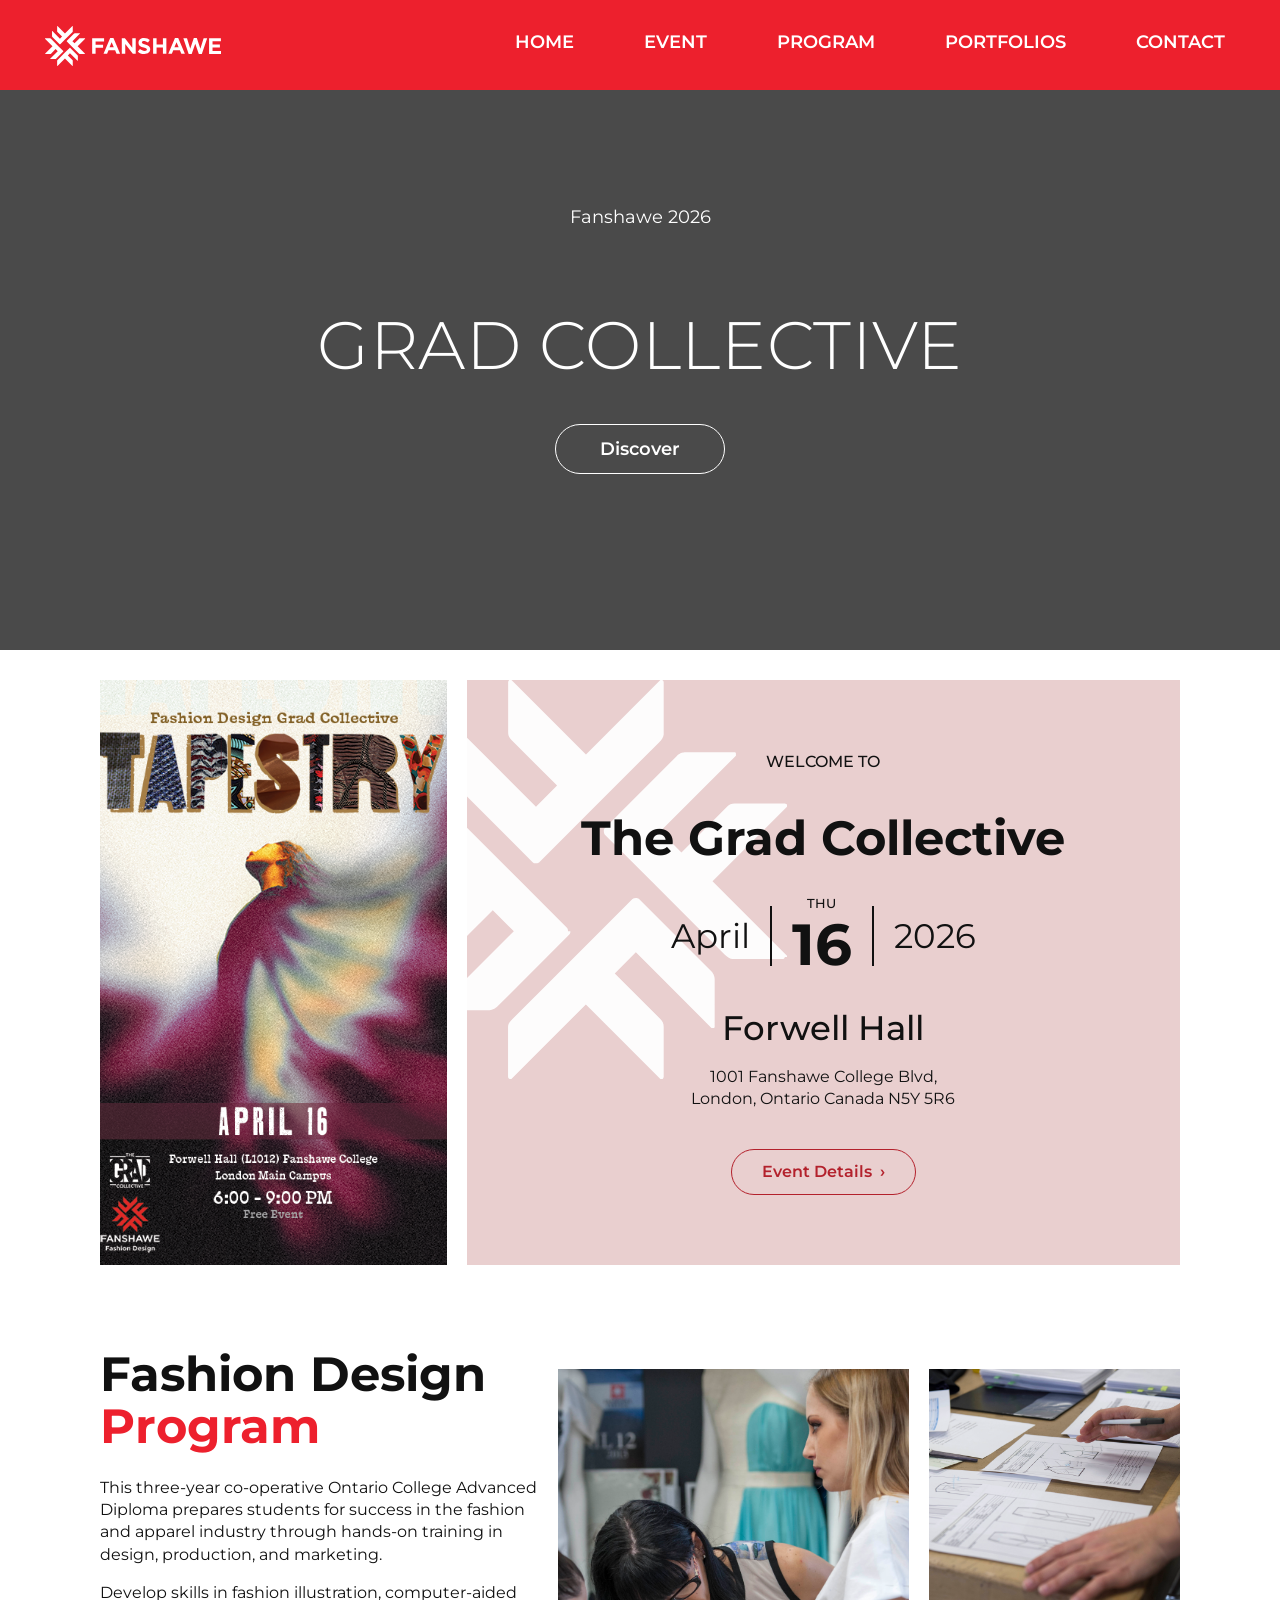
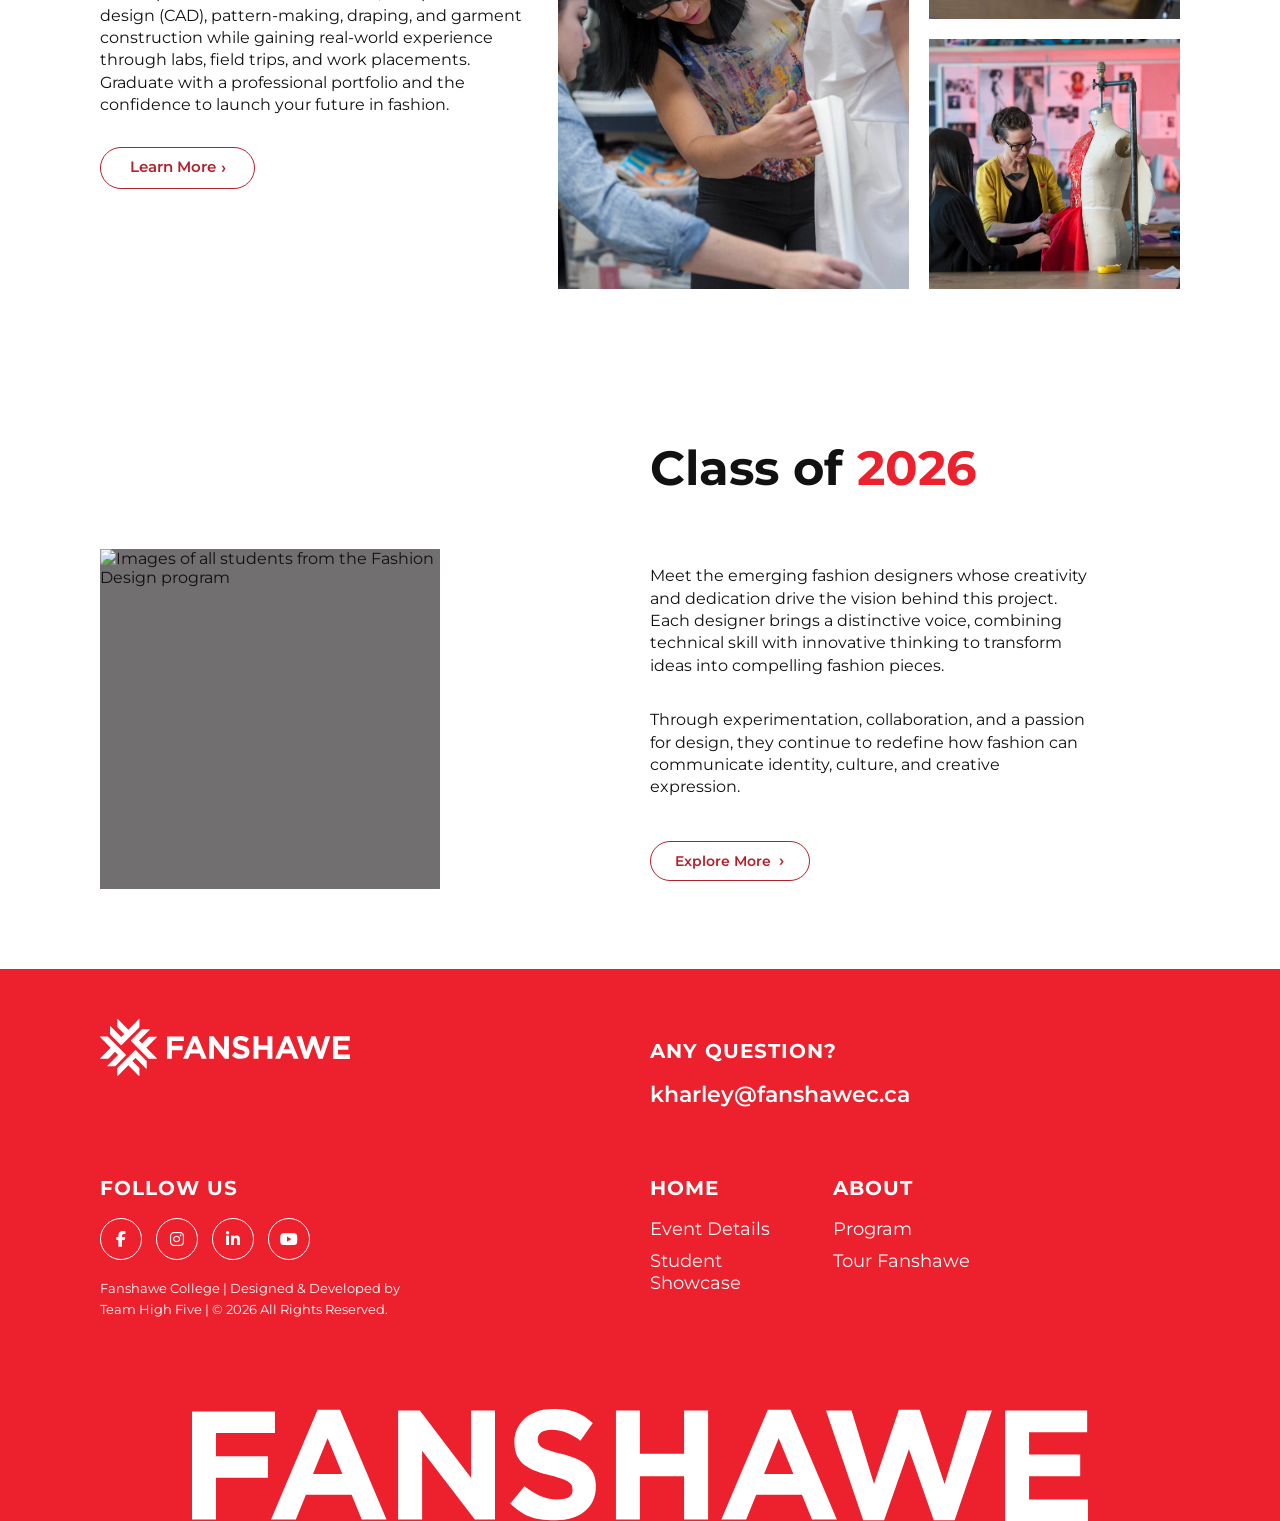
==== commit 627b8d2c: "add gsap animation in home page add gsap animation in home page" ====
--- a/index.html
+++ b/index.html
@@ -204,7 +204,7 @@
           communicate identity, culture, and creative expression.
         </p>
 
-        <a href="po" class="fashion-designers-btn">Explore More</a>
+        <a href="portfolio.html" class="fashion-designers-btn">Explore More</a>
       </div>
 
     </div>
@@ -249,7 +249,7 @@
       </div>
 
 
-      <div class="footer-links col-span-2 m-col-star-9 m-col-end-12 l-col-star-9 l-col-end-12 ">
+      <div class="footer-links col-span-2 m-col-start-9 m-col-end-12 l-col-star-9 l-col-end-12 ">
         <h3>ABOUT</h3>
         <ul>
           <li><a href="about.html">Program</a></li>
@@ -264,7 +264,13 @@
     </div>
   </footer>
 
-  <script type="module" src="js/main.js"></script>
+   <!-- link to greensock main library -->
+    <script src="https://cdn.jsdelivr.net/npm/gsap@3.13.0/dist/gsap.min.js"></script>
+    <!-- link to greensock scroll trigger library -->
+    <script src="https://cdn.jsdelivr.net/npm/gsap@3.13.0/dist/ScrollTrigger.min.js"></script>
+    <script src="js/scrolltrigger.js"></script>
+    <script type="module" src="js/main.js"></script>
+
 
 </body>
 
--- a/css/main.css
+++ b/css/main.css
@@ -1 +1 @@
-html{scroll-behavior:smooth}body{font-family:"Montserrat";padding:0;margin:0}.hidden{display:none}.wrapper{background-color:#ed202d}h1{font-family:"Montserrat"}#main-header{background-color:#ed202d;width:100%;height:90px;position:fixed;top:0;left:0;z-index:1000;display:flex;justify-content:space-between;align-items:center;padding:0 45px}#main-header #logo{display:flex;align-items:center}#main-header #logo img{height:40px;width:auto;margin-top:5px}#main-header #ham-burger{display:flex;cursor:pointer}#main-header #ham-burger img{height:40px;width:40px;transition:all .4s ease}@media(min-width: 768px){#main-header #ham-burger{display:none}}#main-header #hamburger{display:none}#main-header #hamburger:checked~label img{transform:rotate(-90deg)}#main-header #hamburger:checked~#main-nav{transform:translateY(0);opacity:1;pointer-events:auto}#main-header #main-nav{background-color:#ed202d;width:100%;height:100vh;text-align:left;font-size:16px;position:fixed;top:90px;left:0;transform:translateY(-100%);opacity:0;transition:all .3s ease;pointer-events:none}#main-header #main-nav nav ul{list-style-type:none;margin-top:70px;margin-left:30px;padding:0}#main-header #main-nav nav ul li{margin:30px 50px 30px 10px}#main-header #main-nav nav ul li a{color:#fff;display:inline-block;text-decoration:none;font-size:22px;font-weight:600;position:relative}#main-header #main-nav nav ul li a::after{content:"";position:absolute;left:0;bottom:-3px;width:0;height:2px;background:#fff;transition:width .35s ease}#main-header #main-nav nav ul li a:hover::after{width:100%}@media screen and (min-width: 768px){#main-header #ham-burger{display:none}#main-header #main-nav{width:auto;height:auto;position:relative;opacity:1;transform:none;transition:none;background:none;top:0;pointer-events:auto}#main-header #main-nav nav ul{margin-top:0;display:flex;align-items:center;gap:50px}#main-header #main-nav nav ul li{margin:0;padding:10px}#main-header #main-nav nav ul li a{font-size:18px;margin-top:15px;margin-bottom:5px}}@media screen and (min-width: 1200px){#ham-burger{display:none}}.main-footer{background:#ed202d;color:#fff;padding-top:40px;overflow:hidden}.main-footer a{color:#fff;text-decoration:none;transition:color .3s ease}.main-footer a:hover{color:#fff}.main-footer h3{font-size:16px;font-weight:700;margin-bottom:15px;text-transform:uppercase}.main-footer .footer-logo,.main-footer .footer-follow,.main-footer .footer-contact,.main-footer .footer-links{margin-bottom:28px}.main-footer .footer-logo img{display:block;width:180px;max-width:100%;height:auto}.main-footer .footer-follow .social{display:flex;gap:12px;margin-bottom:15px}.main-footer .footer-follow .social a{width:38px;height:38px;border:1px solid #fff;border-radius:50%;display:flex;align-items:center;justify-content:center;font-size:14px;transition:background-color .35s ease,color .35s ease,transform .25s ease,border-color .35s ease}.main-footer .footer-follow .social a:hover{background:#fff;color:#ed202d;border-color:#fff;transform:translateY(-3px)}.main-footer .footer-follow .copyright{font-size:12px;line-height:1.6;max-width:260px}.main-footer .footer-contact a{font-size:18px;font-weight:600;display:inline-block;transition:font-weight .2s ease,text-shadow .2s ease}.main-footer .footer-contact a:hover{font-weight:700;text-shadow:0 2px 6px rgba(0,0,0,.25)}.main-footer .footer-links ul{list-style:none;padding:0;margin:0}.main-footer .footer-links li{margin-bottom:10px}.main-footer .footer-links a{font-size:16px;position:relative;display:inline-block;transition:font-weight .2s ease,text-shadow .2s ease}.main-footer .footer-links a::after{content:"";position:absolute;left:0;bottom:-4px;width:0;height:2px;background:#fff;transition:width .35s ease}.main-footer .footer-links a:hover::after{width:100%}.main-footer .footer-links a:hover{font-weight:600;text-shadow:0 2px 6px rgba(0,0,0,.25)}.main-footer .footer-big-logo{margin-top:20px}.main-footer .footer-big-logo img{display:block;width:100%;max-width:2600px;height:auto}@media screen and (min-width: 768px){.main-footer .footer-logo,.main-footer .footer-follow,.main-footer .footer-contact,.main-footer .footer-links{margin-bottom:36px}.main-footer .footer-logo img{width:200px}.main-footer .footer-contact a{font-size:20px}.main-footer .footer-links a{font-size:18px}}@media screen and (min-width: 1200px){.main-footer{padding-top:50px}.main-footer .footer-logo,.main-footer .footer-follow,.main-footer .footer-contact,.main-footer .footer-links{margin-bottom:48px}.main-footer .footer-logo img{width:250px}.main-footer h3{font-size:20px;letter-spacing:1px;margin-bottom:18px}.main-footer .footer-follow .social{gap:14px;margin-bottom:18px}.main-footer .footer-follow .social a{width:42px;height:42px;font-size:16px}.main-footer .footer-follow .copyright{font-size:13px;max-width:320px}.main-footer .footer-contact a{font-size:22px}.main-footer .footer-links a{font-size:18px}.main-footer .footer-big-logo{margin-top:28px}.main-footer .footer-big-logo img{max-width:1100px}}.hero{padding-top:0}.hero .hero-media{position:relative;min-height:420px;background-color:#4a4a4a;overflow:hidden;border-top:8px solid #ed202d}.hero .hero-video{width:100%;height:100%;min-height:420px;-o-object-fit:cover;object-fit:cover;display:block;background-color:#4a4a4a}.hero .hero-overlay{position:absolute;inset:0;z-index:2;display:flex;flex-direction:column;align-items:center;justify-content:center;text-align:center;color:#fff;padding:20px}.hero .hero-subtitle{font-size:1rem;font-weight:400;margin-bottom:18px}.hero .hero-title{font-size:2.2rem;line-height:1.05;font-weight:300;letter-spacing:.02em;margin-bottom:24px}.hero .hero-btn{display:inline-flex;align-items:center;justify-content:center;min-width:170px;margin-top:10px;padding:12px 22px;border:1.5px solid #fff;border-radius:999px;color:#fff;text-decoration:none;font-size:.95rem;font-weight:600;line-height:1;transition:background-color .3s ease,color .3s ease,transform .25s ease,box-shadow .3s ease}.hero .hero-btn::after{margin-left:8px;font-size:1rem;line-height:1}.hero .hero-btn:hover{background-color:#fff;color:#b3212c;transform:translateY(-2px);box-shadow:0 8px 18px rgba(0,0,0,.12)}@media screen and (min-width: 768px){.hero .hero-media{min-height:520px;border-top-width:10px}.hero .hero-video{min-height:520px}.hero .hero-subtitle{font-size:1.2rem;margin-bottom:22px}.hero .hero-title{font-size:3.5rem;margin-bottom:30px}.hero .hero-btn{min-width:160px;padding:14px 34px;font-size:1.05rem}}@media screen and (min-width: 1200px){.hero .hero-media{min-height:620px;border-top-width:10px}.hero .hero-video{min-height:620px}.hero .hero-subtitle{font-size:1.15rem;margin-bottom:26px}.hero .hero-title{font-size:4.2rem;margin-bottom:34px;letter-spacing:.01em}.hero .hero-btn{min-width:170px;padding:15px 38px;font-size:1.1rem}}.welcome-section{padding:65px 0 0 0}.welcome-layout{align-items:stretch}.welcome-poster,.welcome-card{width:100%}.welcome-poster{display:flex;margin-bottom:20px}.welcome-poster-img{display:block;width:100%;height:auto;-o-object-fit:cover;object-fit:cover}.welcome-card{position:relative;background-color:#e9cfcf;overflow:hidden;min-height:auto;padding:44px 20px 48px}.welcome-mark{position:absolute;top:0;left:0;width:180px;margin-left:-30px;z-index:1;pointer-events:none}.welcome-mark img{display:block;width:100%;height:auto;opacity:.95}.welcome-content{position:relative;z-index:2;max-width:700px;margin:0 auto;text-align:center;color:#111}.welcome-kicker{font-size:.95rem;font-weight:500;margin-bottom:10px}.welcome-title{font-size:1.9rem;font-weight:700;line-height:1.15;margin-bottom:24px}.welcome-date{display:flex;align-items:center;justify-content:center;gap:12px;margin-bottom:22px;flex-wrap:nowrap}.date-month,.date-year{font-size:1.5rem;font-weight:400;line-height:1}.date-divider{width:2px;height:40px;background-color:#111}.date-day-wrap{display:flex;flex-direction:column;align-items:center;justify-content:center;line-height:1}.date-label{font-size:.75rem;font-weight:500;margin-bottom:4px}.date-day{font-size:2.5rem;font-weight:700}.welcome-location{font-size:1.7rem;font-weight:500;margin-bottom:16px}.welcome-address{font-size:.9rem;line-height:1.35;max-width:280px;margin:0 auto 34px}.welcome-btn{display:inline-flex;align-items:center;justify-content:center;min-width:150px;padding:11px 20px;border:1.5px solid #b3212c;border-radius:999px;color:#b3212c;text-decoration:none;font-size:.95rem;font-weight:600;line-height:1;position:relative;transition:background-color .3s ease,color .3s ease,transform .25s ease,box-shadow .3s ease}.welcome-btn::after{content:"›";margin-left:8px;font-size:1rem}.welcome-btn:hover{background-color:#b3212c;color:#fff;transform:translateY(-2px);box-shadow:0 8px 18px rgba(0,0,0,.12)}@media screen and (min-width: 768px){.welcome-section{padding:32px 0}.welcome-layout{align-items:stretch}.welcome-poster{margin-bottom:0;height:100%}.welcome-card{height:100%;min-height:0;padding:54px 40px 60px;display:flex;align-items:center;justify-content:center}.welcome-poster-img{width:100%;height:100%;-o-object-fit:cover;object-fit:cover}.welcome-mark{width:300px;margin-left:-60px}.welcome-kicker{font-size:1rem;margin-bottom:12px}.welcome-title{font-size:2.75rem;margin-bottom:30px}.welcome-date{gap:18px;margin-bottom:28px}.date-month,.date-year{font-size:2rem}.date-divider{height:54px}.date-label{font-size:.78rem}.date-day{font-size:3.2rem}.welcome-location{font-size:2rem;margin-bottom:18px}.welcome-address{font-size:1rem;max-width:400px;margin-bottom:36px}}@media screen and (min-width: 1200px){.welcome-section{padding:30px 0}.welcome-card{padding:56px 40px 70px}.welcome-mark{width:400px;margin-left:-80px}.welcome-content{max-width:760px}.welcome-kicker{font-size:1rem;margin-bottom:14px}.welcome-title{font-size:3rem;margin-bottom:32px}.welcome-date{gap:20px;margin-bottom:30px}.date-month,.date-year{font-size:2.15rem}.date-divider{height:60px}.date-label{font-size:.8rem;margin-bottom:5px}.date-day{font-size:3.6rem}.welcome-location{font-size:2.1rem;margin-bottom:18px}.welcome-address{font-size:1rem;max-width:430px;margin-bottom:40px}.welcome-btn{min-width:185px;padding:14px 28px;font-size:1rem}}.about-program{padding:45px 0 0 0;color:#111}.about-program-content{margin-bottom:40px;margin-top:-20px}.about-program-title{font-size:2rem;font-weight:700;line-height:1.08}.about-program-title span{color:#ed202d}.about-program-text{font-size:.98rem;line-height:1.45;max-width:560px;margin-bottom:18px}.about-program-btn{display:inline-flex;align-items:center;justify-content:center;min-width:150px;padding:12px 22px;margin-top:10px;border:1.5px solid #b3212c;border-radius:999px;color:#b3212c;text-decoration:none;font-size:.95rem;font-weight:600;line-height:1;transition:background-color .3s ease,color .3s ease,transform .25s ease,box-shadow .3s ease}.about-program-btn::after{content:"›";margin-left:5px;font-size:1rem;line-height:1}.about-program-btn:hover{background-color:#b3212c;color:#fff;transform:translateY(-2px);box-shadow:0 8px 18px rgba(0,0,0,.12)}.about-program-media{position:relative}.about-program-gallery{display:grid;grid-template-columns:1fr 1fr;gap:16px}.about-program-image{background-color:#716f6f;overflow:hidden}.about-program-image img{display:block;width:100%;height:100%;-o-object-fit:cover;object-fit:cover}.about-program-image-large{grid-column:1/-1;aspect-ratio:16/10}.about-program-image-small{aspect-ratio:1/1}@media screen and (min-width: 768px){.about-program{padding:30px 0}.about-program-content{margin-bottom:0}.about-program-title{font-size:2.5rem;margin-bottom:24px}.about-program-text{font-size:1rem;max-width:500px}.about-program-btn{min-width:160px;padding:13px 24px}.about-program-media{width:100%;margin-top:40px}.about-program-gallery{width:100%;grid-template-columns:1.35fr .95fr;grid-template-rows:1fr 1fr;gap:20px;align-items:stretch;min-height:460px}.about-program-image-large{grid-column:1/2;grid-row:1/3;aspect-ratio:auto;height:100%}.about-program-image-top{grid-column:2/3;grid-row:1/2;aspect-ratio:auto;height:100%}.about-program-image-bottom{grid-column:2/3;grid-row:2/3;aspect-ratio:auto;height:100%}}@media screen and (min-width: 1200px){.about-program{padding:34px 0}.about-program-title{font-size:3rem;margin-bottom:24px}.about-program-text{font-size:1rem;line-height:1.4;max-width:470px;margin-bottom:16px}.about-program-btn{min-width:155px;padding:12px 22px;margin-top:14px;font-size:.92rem}.about-program-media{width:100%}.about-program-gallery{width:100%;grid-template-columns:1.4fr 1fr;grid-template-rows:1fr 1fr;gap:20px;align-items:stretch;min-height:520px}.about-program-image-large{grid-column:1/2;grid-row:1/3;aspect-ratio:auto;height:100%}.about-program-image-top{grid-column:2/3;grid-row:1/2;aspect-ratio:auto;height:100%}.about-program-image-bottom{grid-column:2/3;grid-row:2/3;aspect-ratio:auto;height:100%}}.fashion-designers{padding:56px 0;color:#111}.fashion-designers-heading{margin-bottom:24px;text-align:center}.fashion-designers-title{font-size:2rem;font-weight:700;line-height:1.05}.fashion-designers-title span{color:#ed202d}.fashion-designers-image-box{position:relative;margin-bottom:28px;background-color:#716f6f;aspect-ratio:16/10;overflow:hidden;display:flex;align-items:center;justify-content:center}.fashion-designers-image-box img{position:absolute;inset:0;width:100%;height:100%;-o-object-fit:cover;object-fit:cover;display:block;transition:transform .4s ease}.fashion-designers-image-box:hover img{transform:scale(1.05)}.fashion-designers-placeholder-text{position:relative;z-index:1;color:#fff;font-style:italic;font-size:1.05rem;line-height:1.35;text-align:center;pointer-events:none}.fashion-designers-content{text-align:left}.fashion-designers-text{max-width:520px;margin-bottom:18px;font-size:1rem;line-height:1.45}.fashion-designers-btn{display:inline-flex;align-items:center;justify-content:center;min-width:170px;margin-top:10px;padding:12px 22px;border:1.5px solid #b3212c;border-radius:999px;color:#b3212c;text-decoration:none;font-size:.95rem;font-weight:600;line-height:1;transition:background-color .3s ease,color .3s ease,transform .25s ease,box-shadow .3s ease}.fashion-designers-btn::after{content:"›";margin-left:8px;font-size:1rem;line-height:1}.fashion-designers-btn:hover{background-color:#b3212c;color:#fff;transform:translateY(-2px);box-shadow:0 8px 18px rgba(0,0,0,.12)}.is-hidden{display:none}@media screen and (min-width: 768px){.fashion-designers{padding:68px 0}.fashion-designers-heading{margin-bottom:14px;text-align:left}.fashion-designers-title{font-size:2.5rem}.fashion-designers-image-box{margin-bottom:0;aspect-ratio:1/1}.fashion-designers-content{display:flex;flex-direction:column;justify-content:flex-start}.fashion-designers-text{max-width:500px;margin-bottom:16px}.fashion-designers-btn{min-width:180px;margin-top:24px;align-self:flex-start}}@media screen and (min-width: 1200px){.fashion-designers{padding:80px 0}.fashion-designers-heading{margin-bottom:16px}.fashion-designers-title{font-size:3rem}.fashion-designers-image-box{max-width:340px}.fashion-designers-text{max-width:480px;margin-bottom:16px;line-height:1.4}.fashion-designers-btn{min-width:160px;margin-top:26px;padding:11px 20px;font-size:.9rem}}#player-container{margin-top:100px;position:relative;display:flex;flex-direction:column}#player-container video{padding-bottom:27px}.video-controls.hidden{display:none}.video{margin-bottom:100px}#center-play-button{position:absolute;top:50%;left:50%;transform:translate(-50%, -50%);font-size:25px;border:2px solid #fff;border-radius:50%;width:50px;height:50px;z-index:1;background-color:#ed202d;color:#000;cursor:pointer}.video-controls{position:absolute;right:0;left:0;bottom:0;padding:4px;background-color:#ed202d;display:flex;justify-content:center;align-items:center}button{padding:0;border:0;background-color:rgba(0,0,0,0)}#play-button,#pause-button,#stop-button,#change-vol,#full-screen,.fa-volume-up{font-size:18px;color:#fff;margin-left:10px;cursor:pointer}.fa-volume-high{margin-left:10px;color:#fff;font-size:18px}#full-screen{cursor:pointer}input[type=range]{-webkit-appearance:none;-moz-appearance:none;appearance:none;background:rgba(0,0,0,0);cursor:pointer;width:25rem}input[type=range]:focus{outline:none}input[type=range]::-webkit-slider-runnable-track{background-color:#fff;border-radius:.5rem;height:.5rem}input[type=range]::-webkit-slider-thumb{-webkit-appearance:none;appearance:none;margin-top:-4px;background-color:#fff;border-radius:.5rem;height:1rem;width:1rem}input[type=range]::-moz-range-track{background-color:#b73138;border-radius:.5rem;height:.5rem}input[type=range]::-moz-range-thumb{background-color:#b73138;border:none;border-radius:.5rem;height:1rem;width:1rem}input[type=range]:focus::-moz-range-thumb{outline:3px solid #b73138;outline-offset:.125rem}@media screen and (min-width: 768px){#play-button,#pause-button,#stop-button,#change-vol,#full-screen,.fa-volume-up{font-size:20px;color:#fff;margin-left:40px}.fa-volume-high{margin-left:180px;color:#fff;font-size:20px}.video-controls{padding:15px}#full-screen{cursor:pointer}#player-container video{padding-bottom:50px}}@media screen and (min-width: 1200px){#play-button,#pause-button,#stop-button,#change-vol,#full-screen,.fa-volume-up{font-size:20px;color:#fff;margin-left:40px}.fa-volume-high{margin-left:180px;color:#fff;font-size:20px}.video-controls{padding:15px}#full-screen{margin-left:250px;cursor:pointer}}.theme{margin-top:70px;font-size:48px;color:#b73138}.theme .theme-name{color:#000;font-size:20px}.theme-description{color:#000;font-size:16px;margin-bottom:90px}.details{background-color:#b73138;display:flex;gap:20px;padding:10px 50px;margin:0}.details h3{color:#fff;font-size:14px}.details p{color:#fff;font-size:14px}#date,#location{width:30px}.event-highlights{margin-top:170px;color:#000}.event-description{color:#000}.slider-card{background-color:#313131;padding:20px;position:relative;margin-top:50px;margin-bottom:40px;display:inline-block;width:100%}.slider-card h3{color:#fff;position:relative;z-index:2;font-size:14px;margin-top:30px}.slider-card p{color:#fff;font-size:12px;line-height:1.5}.slide-number{background:#b73138;top:10px;right:10px;color:#fff;font-size:26px;font-weight:600;padding:15px 14px;position:absolute}.slide-content{display:flex;align-items:flex-start;gap:50px;margin-top:30px}.image-box{width:100px;height:120px;background:#d9d9d9;flex-shrink:0;margin-top:10px}.card-indicator{display:flex;gap:8px;justify-content:center;margin-bottom:40px}.dot{width:10px;height:10px;border-radius:50%;background-color:#d9d9d9;transition:background-color .3s}.dot.active{background-color:#313131}#prev-btn,#next-btn{color:#b73138;font-size:30px;border:2px solid #b73138;border-radius:43%;width:60px;height:50px;cursor:pointer;margin-left:30px;margin-bottom:120px}@media screen and (min-width: 768px){.events{display:flex}.details{flex:1}.slider-card{background-color:#313131;padding:20px;position:relative;margin-top:50px;margin-bottom:40px;display:block}.slider-card h3{color:#fff;position:relative;z-index:2;margin-top:30px}.slider-card p{color:#fff;font-size:12px;line-height:1.5}.slide-number{top:20px;right:20px}.image-box{width:120px;height:120px;background:#d9d9d9;flex-shrink:0}#prev-btn,#next-btn{color:#b73138;font-size:30px;border:2px solid #b73138;border-radius:43%;width:60px;height:50px;cursor:pointer;margin-left:30px}}@media screen and (min-width: 1200px){.events{display:flex}.details{flex:1}}.contact-header{margin:40px}.contact-header h2{color:#ed202d}.contact-section{background-color:#f9d6d6;margin:50px 0px 60px 0px;padding:20px}.contact-section h3{text-align:center}.contact-section label{font-size:12px;font-weight:600;color:#b73138}.contact-section input,.contact-section textarea{width:100%;padding:7px;border:1px solid #b73138;border-radius:4px;margin-top:10px;margin-bottom:20px}.contact-section #contact-form input::-moz-placeholder, .contact-section #contact-form textarea::-moz-placeholder{font-style:italic}.contact-section #contact-form input::placeholder,.contact-section #contact-form textarea::placeholder{font-style:italic}.contact-section #feedback{font-size:13px;color:#ed202d}.contact-section button[type=submit]{width:35%;padding:10px;border:1px solid #b73138;color:#b73138;cursor:pointer;font-size:15px;font-weight:600;margin-top:25px;margin-bottom:15px;transition:all .3s ease-in-out;border-radius:24px;margin-left:auto;display:block}.contact-section button[type=submit]:hover{background-color:#ed202d;color:#fff}@media screen and (min-width: 768px){.contact-section label{font-size:16px}button[type=submit]{width:30%;padding:10px;border:1px solid #b73138;color:#b73138;cursor:pointer;font-size:30px;font-weight:600;margin-top:15px;margin-bottom:15px;transition:all .3s ease-in-out;border-radius:24px;margin-left:auto;display:block}#feedback{font-size:18px}}.hero-about{position:relative}.hero-about .hero-media{position:relative;width:100%;height:420px;overflow:hidden}.hero-about .hero-image{width:100%;height:100%;-o-object-fit:cover;object-fit:cover;-o-object-position:center;object-position:center;display:block}.hero-about .hero-overlay{position:absolute;inset:0;background:rgba(183,49,56,.45);display:flex;align-items:center;justify-content:center;text-align:center;padding:20px}.hero-about .hero-content{max-width:320px;margin:0 auto;color:#fff}.hero-about .hero-title{font-size:2.4rem;font-weight:500;margin-bottom:16px}.hero-about .hero-subtitle{font-size:.95rem;line-height:1.5}@media screen and (min-width: 768px){.hero-about .hero-media{height:520px}.hero-about .hero-image{-o-object-position:center center;object-position:center center}.hero-about .hero-content{max-width:700px}.hero-about .hero-title{font-size:3.8rem}.hero-about .hero-subtitle{font-size:1.15rem;line-height:1.4}}@media screen and (min-width: 1200px){.hero-about .hero-media{height:520px}.hero-about .hero-content{max-width:900px}.hero-about .hero-title{font-size:4.2rem}.hero-about .hero-subtitle{font-size:1.25rem;line-height:1.35}}.hero-title-portfolio{margin-top:250px;color:#ed202d;font-size:2.2rem;line-height:1.05;font-weight:600;letter-spacing:.02em;margin-bottom:24px;text-align:center;font-size:50px}.sub-title{text-align:center;font-size:20px;margin-bottom:70px}.divider{width:100%;height:2px;background-color:#b73138}.portfolio-card{margin:50px 0px 50px 0px;overflow:hidden;transition:transform .3s ease}.portfolio-card:hover{transform:translateY(-5px)}.card-image img{width:205px;-o-object-fit:cover;object-fit:cover;filter:blur(3px);transform:scale(1.1)}.student-name{cursor:pointer}.card-footer{background-color:#b73138;color:#fff;padding:15px}.icons{display:flex;gap:10px}.icons i{color:#fff;width:30px;height:30px;border:1px solid #fff;border-radius:50%;display:flex;align-items:center;justify-content:center;cursor:pointer;transition:background-color .35s ease,color .35s ease,transform .25s ease,border-color .35s ease}.icons i:hover{background:#fff;color:#ed202d;border-color:#fff;transform:translateY(-3px)}+html{scroll-behavior:smooth}body{font-family:"Montserrat";padding:0;margin:0}.hidden{display:none}.wrapper{background-color:#ed202d}h1{font-family:"Montserrat"}#main-header{background-color:#ed202d;width:100%;height:90px;position:fixed;top:0;left:0;z-index:1000;display:flex;justify-content:space-between;align-items:center;padding:0 45px}#main-header #logo{display:flex;align-items:center}#main-header #logo img{height:40px;width:auto;margin-top:5px}#main-header #ham-burger{display:flex;cursor:pointer}#main-header #ham-burger img{height:40px;width:40px;transition:all .4s ease}@media(min-width: 768px){#main-header #ham-burger{display:none}}#main-header #hamburger{display:none}#main-header #hamburger:checked~label img{transform:rotate(-90deg)}#main-header #hamburger:checked~#main-nav{transform:translateY(0);opacity:1;pointer-events:auto}#main-header #main-nav{background-color:#ed202d;width:100%;height:100vh;text-align:left;font-size:16px;position:fixed;top:90px;left:0;transform:translateY(-100%);opacity:0;transition:all .3s ease;pointer-events:none}#main-header #main-nav nav ul{list-style-type:none;margin-top:70px;margin-left:30px;padding:0}#main-header #main-nav nav ul li{margin:30px 50px 30px 10px}#main-header #main-nav nav ul li a{color:#fff;display:inline-block;text-decoration:none;font-size:22px;font-weight:600;position:relative}#main-header #main-nav nav ul li a::after{content:"";position:absolute;left:0;bottom:-3px;width:0;height:2px;background:#fff;transition:width .35s ease}#main-header #main-nav nav ul li a:hover::after{width:100%}@media screen and (min-width: 768px){#main-header #ham-burger{display:none}#main-header #main-nav{width:auto;height:auto;position:relative;opacity:1;transform:none;transition:none;background:none;top:0;pointer-events:auto}#main-header #main-nav nav ul{margin-top:0;display:flex;align-items:center;gap:50px}#main-header #main-nav nav ul li{margin:0;padding:10px}#main-header #main-nav nav ul li a{font-size:18px;margin-top:15px;margin-bottom:5px}}@media screen and (min-width: 1200px){#ham-burger{display:none}}.main-footer{background:#ed202d;color:#fff;padding-top:40px;overflow:hidden}.main-footer a{color:#fff;text-decoration:none;transition:color .3s ease}.main-footer a:hover{color:#fff}.main-footer h3{font-size:16px;font-weight:700;margin-bottom:15px;text-transform:uppercase}.main-footer .footer-logo,.main-footer .footer-follow,.main-footer .footer-contact,.main-footer .footer-links{margin-bottom:28px}.main-footer .footer-logo img{display:block;width:180px;max-width:100%;height:auto}.main-footer .footer-follow .social{display:flex;gap:12px;margin-bottom:15px}.main-footer .footer-follow .social a{width:38px;height:38px;border:1px solid #fff;border-radius:50%;display:flex;align-items:center;justify-content:center;font-size:14px;transition:background-color .35s ease,color .35s ease,transform .25s ease,border-color .35s ease}.main-footer .footer-follow .social a:hover{background:#fff;color:#ed202d;border-color:#fff;transform:translateY(-3px)}.main-footer .footer-follow .copyright{font-size:12px;line-height:1.6;max-width:260px}.main-footer .footer-contact a{font-size:18px;font-weight:600;display:inline-block;transition:font-weight .2s ease,text-shadow .2s ease}.main-footer .footer-contact a:hover{font-weight:700;text-shadow:0 2px 6px rgba(0,0,0,.25)}.main-footer .footer-links ul{list-style:none;padding:0;margin:0}.main-footer .footer-links li{margin-bottom:10px}.main-footer .footer-links a{font-size:16px;position:relative;display:inline-block;transition:font-weight .2s ease,text-shadow .2s ease}.main-footer .footer-links a::after{content:"";position:absolute;left:0;bottom:-4px;width:0;height:2px;background:#fff;transition:width .35s ease}.main-footer .footer-links a:hover::after{width:100%}.main-footer .footer-links a:hover{font-weight:600;text-shadow:0 2px 6px rgba(0,0,0,.25)}.main-footer .footer-big-logo{margin-top:20px}.main-footer .footer-big-logo img{display:block;width:100%;max-width:2600px;height:auto}@media screen and (min-width: 768px){.main-footer .footer-logo,.main-footer .footer-follow,.main-footer .footer-contact,.main-footer .footer-links{margin-bottom:36px}.main-footer .footer-logo img{width:200px}.main-footer .footer-contact a{font-size:20px}.main-footer .footer-links a{font-size:18px}}@media screen and (min-width: 1200px){.main-footer{padding-top:50px}.main-footer .footer-logo,.main-footer .footer-follow,.main-footer .footer-contact,.main-footer .footer-links{margin-bottom:48px}.main-footer .footer-logo img{width:250px}.main-footer h3{font-size:20px;letter-spacing:1px;margin-bottom:18px}.main-footer .footer-follow .social{gap:14px;margin-bottom:18px}.main-footer .footer-follow .social a{width:42px;height:42px;font-size:16px}.main-footer .footer-follow .copyright{font-size:13px;max-width:320px}.main-footer .footer-contact a{font-size:22px}.main-footer .footer-links a{font-size:18px}.main-footer .footer-big-logo{margin-top:28px}.main-footer .footer-big-logo img{max-width:1100px}}.hero{padding-top:0}.hero .hero-media{position:relative;min-height:420px;background-color:#4a4a4a;overflow:hidden;border-top:8px solid #ed202d}.hero .hero-video{width:100%;height:100%;min-height:420px;-o-object-fit:cover;object-fit:cover;display:block;background-color:#4a4a4a}.hero .hero-overlay{position:absolute;inset:0;z-index:2;display:flex;flex-direction:column;align-items:center;justify-content:center;text-align:center;color:#fff;padding:20px}.hero .hero-subtitle{font-size:1rem;font-weight:400;margin-bottom:18px}.hero .hero-title{font-size:2.2rem;line-height:1.05;font-weight:300;letter-spacing:.02em;margin-bottom:24px}.hero .hero-btn{display:inline-flex;align-items:center;justify-content:center;min-width:170px;margin-top:10px;padding:12px 22px;border:1.5px solid #fff;border-radius:999px;color:#fff;text-decoration:none;font-size:.95rem;font-weight:600;line-height:1;transition:background-color .3s ease,color .3s ease,transform .25s ease,box-shadow .3s ease}.hero .hero-btn::after{margin-left:8px;font-size:1rem;line-height:1}.hero .hero-btn:hover{background-color:#fff;color:#b3212c;transform:translateY(-2px);box-shadow:0 8px 18px rgba(0,0,0,.12)}@media screen and (min-width: 768px){.hero .hero-media{min-height:520px;border-top-width:10px}.hero .hero-video{min-height:520px}.hero .hero-subtitle{font-size:1.2rem;margin-bottom:22px}.hero .hero-title{font-size:3.5rem;margin-bottom:30px}.hero .hero-btn{min-width:160px;padding:14px 34px;font-size:1.05rem}}@media screen and (min-width: 1200px){.hero .hero-media{min-height:620px;border-top-width:10px}.hero .hero-video{min-height:620px}.hero .hero-subtitle{font-size:1.15rem;margin-bottom:26px}.hero .hero-title{font-size:4.2rem;margin-bottom:34px;letter-spacing:.01em}.hero .hero-btn{min-width:170px;padding:15px 38px;font-size:1.1rem}}.welcome-section{padding:65px 0 0 0}.welcome-layout{align-items:stretch}.welcome-poster,.welcome-card{width:100%}.welcome-poster{display:flex;margin-bottom:20px}.welcome-poster-img{display:block;width:100%;height:auto;-o-object-fit:cover;object-fit:cover}.welcome-card{position:relative;background-color:#e9cfcf;overflow:hidden;min-height:auto;padding:44px 20px 48px}.welcome-mark{position:absolute;top:0;left:0;width:180px;margin-left:-30px;z-index:1;pointer-events:none}.welcome-mark img{display:block;width:100%;height:auto;opacity:.95}.welcome-content{position:relative;z-index:2;max-width:700px;margin:0 auto;text-align:center;color:#111}.welcome-kicker{font-size:.95rem;font-weight:500;margin-bottom:10px}.welcome-title{font-size:1.9rem;font-weight:700;line-height:1.15;margin-bottom:24px}.welcome-date{display:flex;align-items:center;justify-content:center;gap:12px;margin-bottom:22px;flex-wrap:nowrap}.date-month,.date-year{font-size:1.5rem;font-weight:400;line-height:1}.date-divider{width:2px;height:40px;background-color:#111}.date-day-wrap{display:flex;flex-direction:column;align-items:center;justify-content:center;line-height:1}.date-label{font-size:.75rem;font-weight:500;margin-bottom:4px}.date-day{font-size:2.5rem;font-weight:700}.welcome-location{font-size:1.7rem;font-weight:500;margin-bottom:16px}.welcome-address{font-size:.9rem;line-height:1.35;max-width:280px;margin:0 auto 34px}.welcome-btn{display:inline-flex;align-items:center;justify-content:center;min-width:150px;padding:11px 20px;border:1.5px solid #b3212c;border-radius:999px;color:#b3212c;text-decoration:none;font-size:.95rem;font-weight:600;line-height:1;position:relative;transition:background-color .3s ease,color .3s ease,transform .25s ease,box-shadow .3s ease}.welcome-btn::after{content:"›";margin-left:8px;font-size:1rem}.welcome-btn:hover{background-color:#b3212c;color:#fff;transform:translateY(-2px);box-shadow:0 8px 18px rgba(0,0,0,.12)}@media screen and (min-width: 768px){.welcome-section{padding:32px 0}.welcome-layout{align-items:stretch}.welcome-poster{margin-bottom:0;height:100%}.welcome-card{height:100%;min-height:0;padding:54px 40px 60px;display:flex;align-items:center;justify-content:center}.welcome-poster-img{width:100%;height:100%;-o-object-fit:cover;object-fit:cover}.welcome-mark{width:300px;margin-left:-60px}.welcome-kicker{font-size:1rem;margin-bottom:12px}.welcome-title{font-size:2.75rem;margin-bottom:30px}.welcome-date{gap:18px;margin-bottom:28px}.date-month,.date-year{font-size:2rem}.date-divider{height:54px}.date-label{font-size:.78rem}.date-day{font-size:3.2rem}.welcome-location{font-size:2rem;margin-bottom:18px}.welcome-address{font-size:1rem;max-width:400px;margin-bottom:36px}}@media screen and (min-width: 1200px){.welcome-section{padding:30px 0}.welcome-card{padding:56px 40px 70px}.welcome-mark{width:400px;margin-left:-80px}.welcome-content{max-width:760px}.welcome-kicker{font-size:1rem;margin-bottom:14px}.welcome-title{font-size:3rem;margin-bottom:32px}.welcome-date{gap:20px;margin-bottom:30px}.date-month,.date-year{font-size:2.15rem}.date-divider{height:60px}.date-label{font-size:.8rem;margin-bottom:5px}.date-day{font-size:3.6rem}.welcome-location{font-size:2.1rem;margin-bottom:18px}.welcome-address{font-size:1rem;max-width:430px;margin-bottom:40px}.welcome-btn{min-width:185px;padding:14px 28px;font-size:1rem}}.about-program{padding:45px 0 0 0;color:#111}.about-program-content{margin-bottom:40px;margin-top:-20px}.about-program-title{font-size:2rem;font-weight:700;line-height:1.08}.about-program-title span{color:#ed202d}.about-program-text{font-size:.98rem;line-height:1.45;max-width:560px;margin-bottom:18px}.about-program-btn{display:inline-flex;align-items:center;justify-content:center;min-width:150px;padding:12px 22px;margin-top:10px;border:1.5px solid #b3212c;border-radius:999px;color:#b3212c;text-decoration:none;font-size:.95rem;font-weight:600;line-height:1;transition:background-color .3s ease,color .3s ease,transform .25s ease,box-shadow .3s ease}.about-program-btn::after{content:"›";margin-left:5px;font-size:1rem;line-height:1}.about-program-btn:hover{background-color:#b3212c;color:#fff;transform:translateY(-2px);box-shadow:0 8px 18px rgba(0,0,0,.12)}.about-program-media{position:relative}.about-program-gallery{display:grid;grid-template-columns:1fr 1fr;gap:16px}.about-program-image{background-color:#716f6f;overflow:hidden}.about-program-image img{display:block;width:100%;height:100%;-o-object-fit:cover;object-fit:cover}.about-program-image-large{grid-column:1/-1;aspect-ratio:16/10}.about-program-image-small{aspect-ratio:1/1}@media screen and (min-width: 768px){.about-program{padding:30px 0}.about-program-content{margin-bottom:0}.about-program-title{font-size:2.5rem;margin-bottom:24px}.about-program-text{font-size:1rem;max-width:500px}.about-program-btn{min-width:160px;padding:13px 24px}.about-program-media{width:100%;margin-top:40px}.about-program-gallery{width:100%;grid-template-columns:1.35fr .95fr;grid-template-rows:1fr 1fr;gap:20px;align-items:stretch;min-height:460px}.about-program-image-large{grid-column:1/2;grid-row:1/3;aspect-ratio:auto;height:100%}.about-program-image-top{grid-column:2/3;grid-row:1/2;aspect-ratio:auto;height:100%}.about-program-image-bottom{grid-column:2/3;grid-row:2/3;aspect-ratio:auto;height:100%}}@media screen and (min-width: 1200px){.about-program{padding:34px 0}.about-program-title{font-size:3rem;margin-bottom:24px}.about-program-text{font-size:1rem;line-height:1.4;max-width:470px;margin-bottom:16px}.about-program-btn{min-width:155px;padding:12px 22px;margin-top:14px;font-size:.92rem}.about-program-media{width:100%}.about-program-gallery{width:100%;grid-template-columns:1.4fr 1fr;grid-template-rows:1fr 1fr;gap:20px;align-items:stretch;min-height:520px}.about-program-image-large{grid-column:1/2;grid-row:1/3;aspect-ratio:auto;height:100%}.about-program-image-top{grid-column:2/3;grid-row:1/2;aspect-ratio:auto;height:100%}.about-program-image-bottom{grid-column:2/3;grid-row:2/3;aspect-ratio:auto;height:100%}}.fashion-designers{padding:56px 0;color:#111}.fashion-designers-heading{margin-bottom:24px;text-align:center}.fashion-designers-title{font-size:2rem;font-weight:700;line-height:1.05}.fashion-designers-title span{color:#ed202d}.fashion-designers-image-box{position:relative;margin-bottom:28px;background-color:#716f6f;aspect-ratio:16/10;overflow:hidden;display:flex;align-items:center;justify-content:center}.fashion-designers-image-box img{position:absolute;inset:0;width:100%;height:100%;-o-object-fit:cover;object-fit:cover;display:block;transition:transform .4s ease}.fashion-designers-image-box:hover img{transform:scale(1.05)}.fashion-designers-placeholder-text{position:relative;z-index:1;color:#fff;font-style:italic;font-size:1.05rem;line-height:1.35;text-align:center;pointer-events:none}.fashion-designers-content{text-align:left}.fashion-designers-text{max-width:520px;margin-bottom:18px;font-size:1rem;line-height:1.45}.fashion-designers-btn{display:inline-flex;align-items:center;justify-content:center;min-width:170px;margin-top:10px;padding:12px 22px;border:1.5px solid #b3212c;border-radius:999px;color:#b3212c;text-decoration:none;font-size:.95rem;font-weight:600;line-height:1;transition:background-color .3s ease,color .3s ease,transform .25s ease,box-shadow .3s ease}.fashion-designers-btn::after{content:"›";margin-left:8px;font-size:1rem;line-height:1}.fashion-designers-btn:hover{background-color:#b3212c;color:#fff;transform:translateY(-2px);box-shadow:0 8px 18px rgba(0,0,0,.12)}.is-hidden{display:none}@media screen and (min-width: 768px){.fashion-designers{padding:68px 0}.fashion-designers-heading{margin-bottom:14px;text-align:left}.fashion-designers-title{font-size:2.5rem}.fashion-designers-image-box{margin-bottom:0;aspect-ratio:1/1}.fashion-designers-content{display:flex;flex-direction:column;justify-content:flex-start}.fashion-designers-text{max-width:500px;margin-bottom:16px}.fashion-designers-btn{min-width:180px;margin-top:24px;align-self:flex-start}}@media screen and (min-width: 1200px){.fashion-designers{padding:80px 0}.fashion-designers-heading{margin-bottom:16px}.fashion-designers-title{font-size:3rem}.fashion-designers-image-box{max-width:340px}.fashion-designers-text{max-width:480px;margin-bottom:16px;line-height:1.4}.fashion-designers-btn{min-width:160px;margin-top:26px;padding:11px 20px;font-size:.9rem}}#player-container{margin-top:100px;position:relative;display:flex;flex-direction:column}#player-container video{padding-bottom:27px}.video-controls.hidden{display:none}.video{margin-bottom:100px}#center-play-button{position:absolute;top:50%;left:50%;transform:translate(-50%, -50%);font-size:25px;border:2px solid #fff;border-radius:50%;width:50px;height:50px;z-index:1;background-color:#ed202d;color:#000;cursor:pointer}.video-controls{position:absolute;right:0;left:0;bottom:0;padding:4px;background-color:#ed202d;display:flex;justify-content:center;align-items:center}button{padding:0;border:0;background-color:rgba(0,0,0,0)}#play-button,#pause-button,#stop-button,#change-vol,#full-screen,.fa-volume-up{font-size:18px;color:#fff;margin-left:10px;cursor:pointer}.fa-volume-high{margin-left:10px;color:#fff;font-size:18px}#full-screen{cursor:pointer}input[type=range]{-webkit-appearance:none;-moz-appearance:none;appearance:none;background:rgba(0,0,0,0);cursor:pointer;width:25rem}input[type=range]:focus{outline:none}input[type=range]::-webkit-slider-runnable-track{background-color:#fff;border-radius:.5rem;height:.5rem}input[type=range]::-webkit-slider-thumb{-webkit-appearance:none;appearance:none;margin-top:-4px;background-color:#fff;border-radius:.5rem;height:1rem;width:1rem}input[type=range]::-moz-range-track{background-color:#b73138;border-radius:.5rem;height:.5rem}input[type=range]::-moz-range-thumb{background-color:#b73138;border:none;border-radius:.5rem;height:1rem;width:1rem}input[type=range]:focus::-moz-range-thumb{outline:3px solid #b73138;outline-offset:.125rem}@media screen and (min-width: 768px){#play-button,#pause-button,#stop-button,#change-vol,#full-screen,.fa-volume-up{font-size:20px;color:#fff;margin-left:40px}.fa-volume-high{margin-left:180px;color:#fff;font-size:20px}.video-controls{padding:15px}#full-screen{cursor:pointer}#player-container video{padding-bottom:50px}}@media screen and (min-width: 1200px){#play-button,#pause-button,#stop-button,#change-vol,#full-screen,.fa-volume-up{font-size:20px;color:#fff;margin-left:40px}.fa-volume-high{margin-left:180px;color:#fff;font-size:20px}.video-controls{padding:15px}#full-screen{margin-left:250px;cursor:pointer}}.theme{margin-top:70px;font-size:48px;color:#b73138}.theme .theme-name{color:#000;font-size:20px}.theme-description{color:#000;font-size:16px;margin-bottom:90px;line-height:1.5}#event-details{background-color:#b73138}#event-details .events{display:flex;flex-direction:column;gap:20px;padding:20px}.details{display:flex;align-items:center;gap:30px;padding:20px 50px;margin:0}.details h3,.details p{color:#fff;font-size:17px}.details img{width:40px}#date,#location{width:30px}.event-highlights{margin-top:170px;color:#ed202d;font-size:26px}.event-description{color:#000;font-size:16px;line-height:1.5}.slider-card{background-color:#313131;padding:20px;position:relative;margin-top:50px;margin-bottom:40px;display:inline-block;width:100%}.slider-card h3{color:#fff;position:relative;z-index:2;font-size:16px;margin-top:30px}.slider-card p{color:#fff;font-size:14px;line-height:1.5}.slide-number{background:#b73138;top:10px;right:10px;color:#fff;font-size:26px;font-weight:600;padding:15px 14px;position:absolute}.slide-content{display:flex;flex-direction:column;align-items:center;text-align:center;gap:20px;margin-top:20px}.slide-content i{color:#fff;font-size:40px;margin-top:15px}.cards{margin-bottom:100px}@media screen and (min-width: 768px){#event-details .events{flex-direction:row}.theme-description{font-size:18px}.event-highlights{font-size:30px}.event-description{font-size:18px}.details{flex:1}.slider-card{background-color:#313131;padding:20px;position:relative;margin-top:50px;margin-bottom:40px;display:block}.slider-card h3{color:#fff;position:relative;z-index:2;margin-top:30px}.slide-number{top:20px;right:20px}}@media screen and (min-width: 1200px){.details{flex:1}}.contact-header{margin:40px}.contact-header h2{color:#ed202d}.contact-section{background-color:#f9d6d6;margin:50px 0px 60px 0px;padding:20px}.contact-section h3{text-align:center}.contact-section label{font-size:12px;font-weight:600;color:#b73138}.contact-section input,.contact-section textarea{width:100%;padding:7px;border:1px solid #b73138;border-radius:4px;margin-top:10px;margin-bottom:20px}.contact-section #contact-form input::-moz-placeholder, .contact-section #contact-form textarea::-moz-placeholder{font-style:italic}.contact-section #contact-form input::placeholder,.contact-section #contact-form textarea::placeholder{font-style:italic}.contact-section #feedback{font-size:13px;color:#ed202d}.contact-section button[type=submit]{width:35%;padding:10px;border:1px solid #b73138;color:#b73138;cursor:pointer;font-size:15px;font-weight:600;margin-top:25px;margin-bottom:15px;transition:all .3s ease-in-out;border-radius:24px;margin-left:auto;display:block}.contact-section button[type=submit]:hover{background-color:#ed202d;color:#fff}@media screen and (min-width: 768px){.contact-section label{font-size:16px}button[type=submit]{width:30%;padding:10px;border:1px solid #b73138;color:#b73138;cursor:pointer;font-size:30px;font-weight:600;margin-top:15px;margin-bottom:15px;transition:all .3s ease-in-out;border-radius:24px;margin-left:auto;display:block}#feedback{font-size:18px}}.hero-about{position:relative}.hero-about .hero-media{position:relative;width:100%;height:420px;overflow:hidden}.hero-about .hero-image{width:100%;height:100%;-o-object-fit:cover;object-fit:cover;-o-object-position:center;object-position:center;display:block}.hero-about .hero-overlay{position:absolute;inset:0;background:rgba(183,49,56,.45);display:flex;align-items:center;justify-content:center;text-align:center;padding:20px}.hero-about .hero-content{max-width:320px;margin:0 auto;color:#fff}.hero-about .hero-title{font-size:2.4rem;font-weight:500;margin-bottom:16px}.hero-about .hero-subtitle{font-size:.95rem;line-height:1.5}@media screen and (min-width: 768px){.hero-about .hero-media{height:520px}.hero-about .hero-image{-o-object-position:center center;object-position:center center}.hero-about .hero-content{max-width:700px}.hero-about .hero-title{font-size:3.8rem}.hero-about .hero-subtitle{font-size:1.15rem;line-height:1.4}}@media screen and (min-width: 1200px){.hero-about .hero-media{height:520px}.hero-about .hero-content{max-width:900px}.hero-about .hero-title{font-size:4.2rem}.hero-about .hero-subtitle{font-size:1.25rem;line-height:1.35}}.hero-title-portfolio{margin-top:250px;color:#ed202d;font-size:2.2rem;line-height:1.05;font-weight:600;letter-spacing:.02em;margin-bottom:24px;text-align:center;font-size:50px}.sub-title{text-align:center;font-size:20px;margin-bottom:70px}.divider{width:100%;height:2px;background-color:#b73138;margin-bottom:40px}#portfolio{margin-bottom:100px}.portfolio-card{margin:50px 0px 50px 0px;overflow:hidden;transition:transform .3s ease}.portfolio-card:hover{transform:translateY(-5px)}.card-image img{width:300px;height:510px;-o-object-fit:cover;object-fit:cover;filter:blur(9px);transform:scale(1.1)}.card-image-j img{width:100%;height:509px;-o-object-fit:cover;object-fit:cover;filter:blur(9px);transform:scale(1.1)}.student-name{cursor:pointer}.card-footer{background-color:#b73138;color:#fff;padding:15px;height:130px}.icons{display:flex;gap:10px}.icons a{text-decoration:none}.icons i{color:#fff;width:30px;height:30px;border:1px solid #fff;border-radius:50%;display:flex;align-items:center;justify-content:center;cursor:pointer;transition:background-color .35s ease,color .35s ease,transform .25s ease,border-color .35s ease}.icons i:hover{background:#fff;color:#ed202d;border-color:#fff;transform:translateY(-3px)}/*# sourceMappingURL=main.css.map */
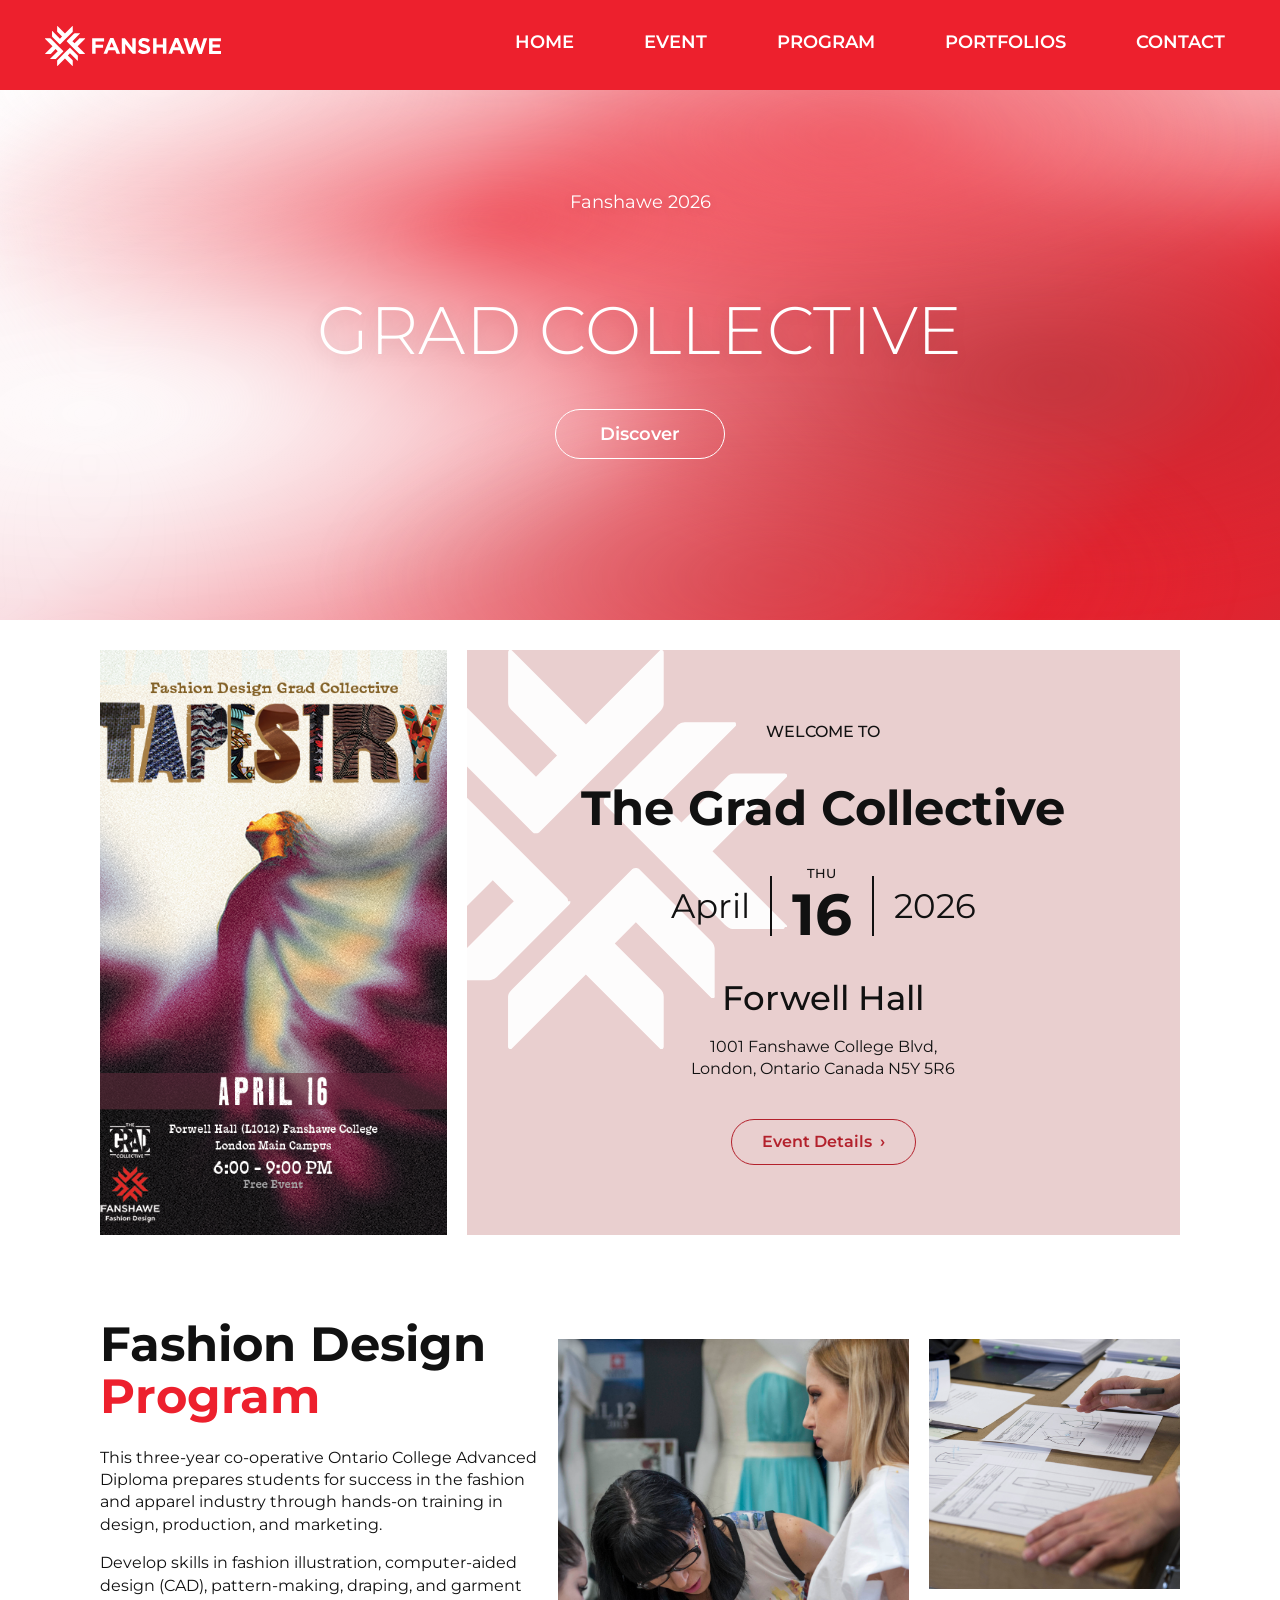
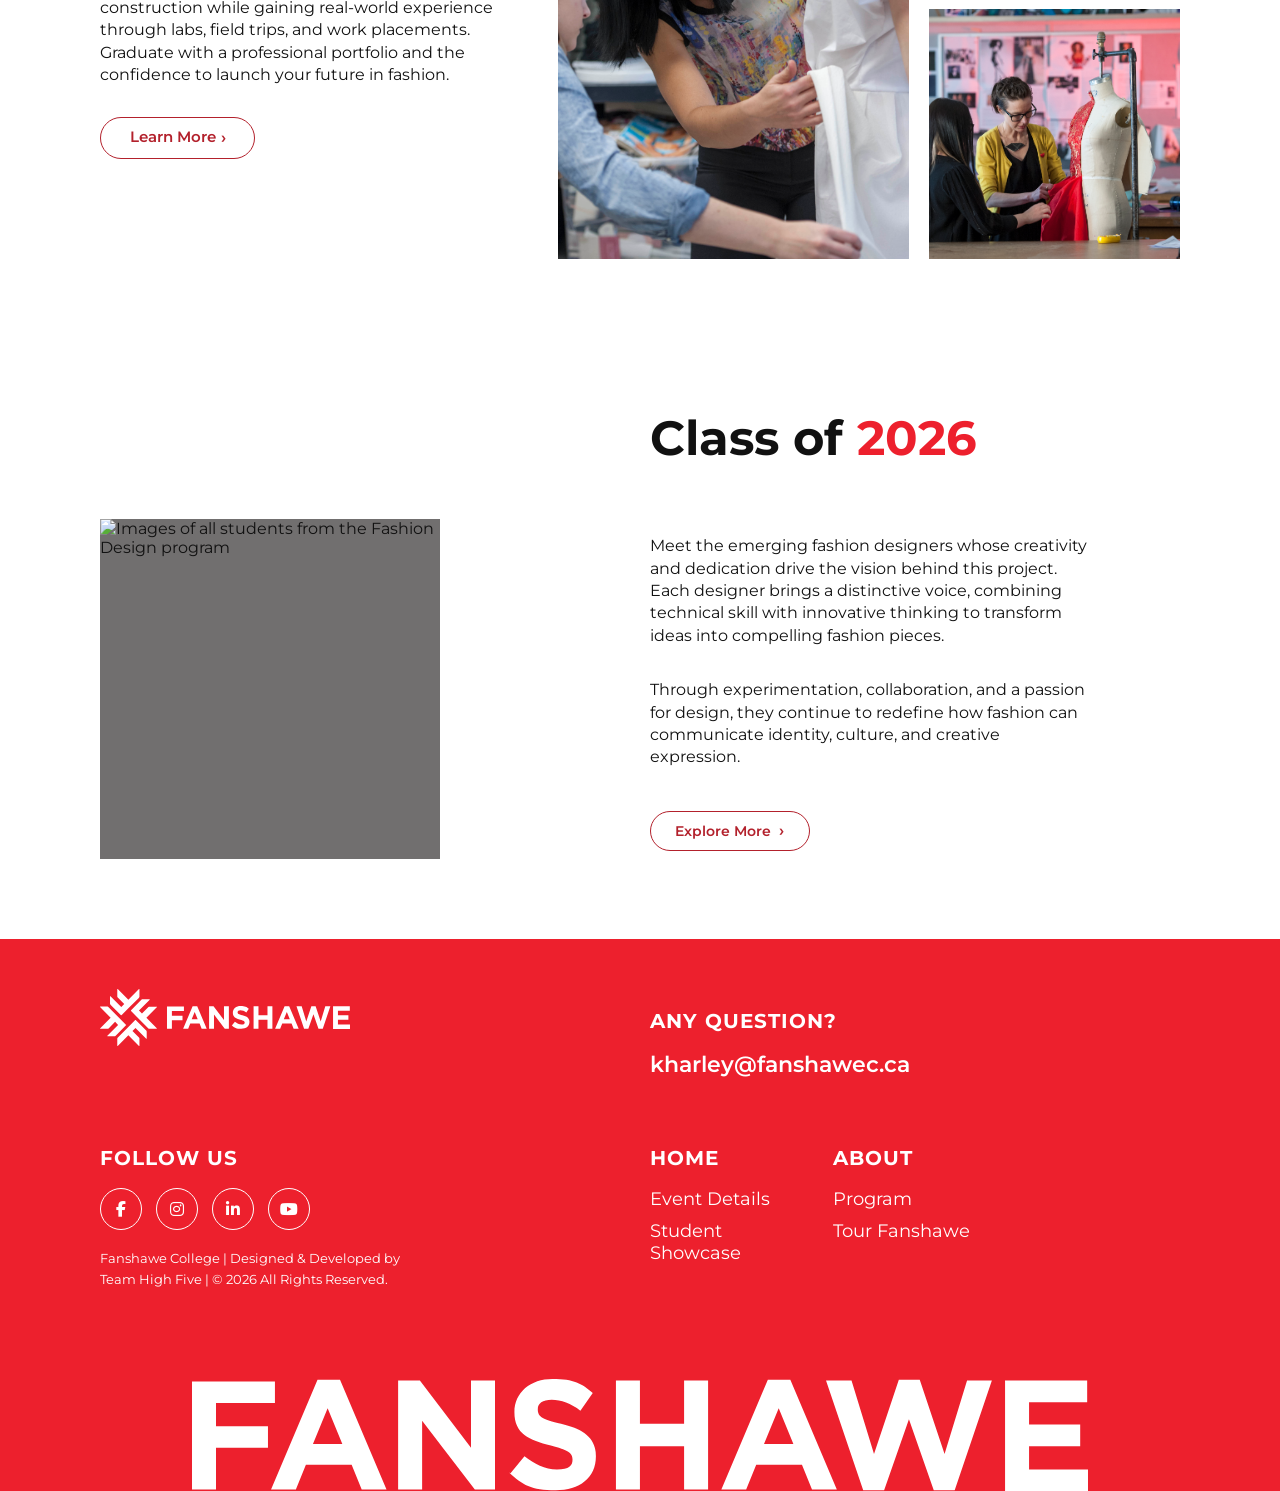
==== commit 813563a2: "Update hero section" ====
--- a/index.html
+++ b/index.html
@@ -50,31 +50,23 @@
     </section>
   </div>
 
-  <!-- Hero Section -->
-  <section class="hero">
-
-    <div class="full-width-grid-con">
-
-      <div class="hero-media col-span-full">
-
-        <video class="hero-video" autoplay muted loop playsinline poster="images/hero-poster.jpg">
-
-          <source src="video/hero-video.mp4" type="video/mp4">
-          Your browser does not support the video tag.
-
-        </video>
-
-        <div class="hero-overlay">
-          <p class="hero-subtitle">Fanshawe 2026</p>
-          <h2 class="hero-title">GRAD COLLECTIVE</h2>
-          <a href="event.html" class="hero-btn">Discover</a>
-        </div>
-
-      </div>
-
-    </div>
-
-  </section>
+<!-- Hero Section -->
+<section class="hero">
+  <div class="full-width-grid-con">
+    <div class="hero-media col-span-full">
+
+      <div class="hero-gradient-wave" aria-hidden="true"></div>
+
+      <div class="hero-overlay">
+        <p class="hero-subtitle">Fanshawe 2026</p>
+        <h2 class="hero-title">GRAD COLLECTIVE</h2>
+        <a href="event.html" class="hero-btn">Discover</a>
+      </div>
+
+    </div>
+  </div>
+</section>
+
   <section class="grid-con">
     <h2 class="hidden">Tapestry Poster</h2>
 
--- a/css/main.css
+++ b/css/main.css
@@ -1 +1 @@
-html{scroll-behavior:smooth}body{font-family:"Montserrat";padding:0;margin:0}.hidden{display:none}.wrapper{background-color:#ed202d}h1{font-family:"Montserrat"}#main-header{background-color:#ed202d;width:100%;height:90px;position:fixed;top:0;left:0;z-index:1000;display:flex;justify-content:space-between;align-items:center;padding:0 45px}#main-header #logo{display:flex;align-items:center}#main-header #logo img{height:40px;width:auto;margin-top:5px}#main-header #ham-burger{display:flex;cursor:pointer}#main-header #ham-burger img{height:40px;width:40px;transition:all .4s ease}@media(min-width: 768px){#main-header #ham-burger{display:none}}#main-header #hamburger{display:none}#main-header #hamburger:checked~label img{transform:rotate(-90deg)}#main-header #hamburger:checked~#main-nav{transform:translateY(0);opacity:1;pointer-events:auto}#main-header #main-nav{background-color:#ed202d;width:100%;height:100vh;text-align:left;font-size:16px;position:fixed;top:90px;left:0;transform:translateY(-100%);opacity:0;transition:all .3s ease;pointer-events:none}#main-header #main-nav nav ul{list-style-type:none;margin-top:70px;margin-left:30px;padding:0}#main-header #main-nav nav ul li{margin:30px 50px 30px 10px}#main-header #main-nav nav ul li a{color:#fff;display:inline-block;text-decoration:none;font-size:22px;font-weight:600;position:relative}#main-header #main-nav nav ul li a::after{content:"";position:absolute;left:0;bottom:-3px;width:0;height:2px;background:#fff;transition:width .35s ease}#main-header #main-nav nav ul li a:hover::after{width:100%}@media screen and (min-width: 768px){#main-header #ham-burger{display:none}#main-header #main-nav{width:auto;height:auto;position:relative;opacity:1;transform:none;transition:none;background:none;top:0;pointer-events:auto}#main-header #main-nav nav ul{margin-top:0;display:flex;align-items:center;gap:50px}#main-header #main-nav nav ul li{margin:0;padding:10px}#main-header #main-nav nav ul li a{font-size:18px;margin-top:15px;margin-bottom:5px}}@media screen and (min-width: 1200px){#ham-burger{display:none}}.main-footer{background:#ed202d;color:#fff;padding-top:40px;overflow:hidden}.main-footer a{color:#fff;text-decoration:none;transition:color .3s ease}.main-footer a:hover{color:#fff}.main-footer h3{font-size:16px;font-weight:700;margin-bottom:15px;text-transform:uppercase}.main-footer .footer-logo,.main-footer .footer-follow,.main-footer .footer-contact,.main-footer .footer-links{margin-bottom:28px}.main-footer .footer-logo img{display:block;width:180px;max-width:100%;height:auto}.main-footer .footer-follow .social{display:flex;gap:12px;margin-bottom:15px}.main-footer .footer-follow .social a{width:38px;height:38px;border:1px solid #fff;border-radius:50%;display:flex;align-items:center;justify-content:center;font-size:14px;transition:background-color .35s ease,color .35s ease,transform .25s ease,border-color .35s ease}.main-footer .footer-follow .social a:hover{background:#fff;color:#ed202d;border-color:#fff;transform:translateY(-3px)}.main-footer .footer-follow .copyright{font-size:12px;line-height:1.6;max-width:260px}.main-footer .footer-contact a{font-size:18px;font-weight:600;display:inline-block;transition:font-weight .2s ease,text-shadow .2s ease}.main-footer .footer-contact a:hover{font-weight:700;text-shadow:0 2px 6px rgba(0,0,0,.25)}.main-footer .footer-links ul{list-style:none;padding:0;margin:0}.main-footer .footer-links li{margin-bottom:10px}.main-footer .footer-links a{font-size:16px;position:relative;display:inline-block;transition:font-weight .2s ease,text-shadow .2s ease}.main-footer .footer-links a::after{content:"";position:absolute;left:0;bottom:-4px;width:0;height:2px;background:#fff;transition:width .35s ease}.main-footer .footer-links a:hover::after{width:100%}.main-footer .footer-links a:hover{font-weight:600;text-shadow:0 2px 6px rgba(0,0,0,.25)}.main-footer .footer-big-logo{margin-top:20px}.main-footer .footer-big-logo img{display:block;width:100%;max-width:2600px;height:auto}@media screen and (min-width: 768px){.main-footer .footer-logo,.main-footer .footer-follow,.main-footer .footer-contact,.main-footer .footer-links{margin-bottom:36px}.main-footer .footer-logo img{width:200px}.main-footer .footer-contact a{font-size:20px}.main-footer .footer-links a{font-size:18px}}@media screen and (min-width: 1200px){.main-footer{padding-top:50px}.main-footer .footer-logo,.main-footer .footer-follow,.main-footer .footer-contact,.main-footer .footer-links{margin-bottom:48px}.main-footer .footer-logo img{width:250px}.main-footer h3{font-size:20px;letter-spacing:1px;margin-bottom:18px}.main-footer .footer-follow .social{gap:14px;margin-bottom:18px}.main-footer .footer-follow .social a{width:42px;height:42px;font-size:16px}.main-footer .footer-follow .copyright{font-size:13px;max-width:320px}.main-footer .footer-contact a{font-size:22px}.main-footer .footer-links a{font-size:18px}.main-footer .footer-big-logo{margin-top:28px}.main-footer .footer-big-logo img{max-width:1100px}}.hero{padding-top:0}.hero .hero-media{position:relative;min-height:420px;background-color:#4a4a4a;overflow:hidden;border-top:8px solid #ed202d}.hero .hero-video{width:100%;height:100%;min-height:420px;-o-object-fit:cover;object-fit:cover;display:block;background-color:#4a4a4a}.hero .hero-overlay{position:absolute;inset:0;z-index:2;display:flex;flex-direction:column;align-items:center;justify-content:center;text-align:center;color:#fff;padding:20px}.hero .hero-subtitle{font-size:1rem;font-weight:400;margin-bottom:18px}.hero .hero-title{font-size:2.2rem;line-height:1.05;font-weight:300;letter-spacing:.02em;margin-bottom:24px}.hero .hero-btn{display:inline-flex;align-items:center;justify-content:center;min-width:170px;margin-top:10px;padding:12px 22px;border:1.5px solid #fff;border-radius:999px;color:#fff;text-decoration:none;font-size:.95rem;font-weight:600;line-height:1;transition:background-color .3s ease,color .3s ease,transform .25s ease,box-shadow .3s ease}.hero .hero-btn::after{margin-left:8px;font-size:1rem;line-height:1}.hero .hero-btn:hover{background-color:#fff;color:#b3212c;transform:translateY(-2px);box-shadow:0 8px 18px rgba(0,0,0,.12)}@media screen and (min-width: 768px){.hero .hero-media{min-height:520px;border-top-width:10px}.hero .hero-video{min-height:520px}.hero .hero-subtitle{font-size:1.2rem;margin-bottom:22px}.hero .hero-title{font-size:3.5rem;margin-bottom:30px}.hero .hero-btn{min-width:160px;padding:14px 34px;font-size:1.05rem}}@media screen and (min-width: 1200px){.hero .hero-media{min-height:620px;border-top-width:10px}.hero .hero-video{min-height:620px}.hero .hero-subtitle{font-size:1.15rem;margin-bottom:26px}.hero .hero-title{font-size:4.2rem;margin-bottom:34px;letter-spacing:.01em}.hero .hero-btn{min-width:170px;padding:15px 38px;font-size:1.1rem}}.welcome-section{padding:65px 0 0 0}.welcome-layout{align-items:stretch}.welcome-poster,.welcome-card{width:100%}.welcome-poster{display:flex;margin-bottom:20px}.welcome-poster-img{display:block;width:100%;height:auto;-o-object-fit:cover;object-fit:cover}.welcome-card{position:relative;background-color:#e9cfcf;overflow:hidden;min-height:auto;padding:44px 20px 48px}.welcome-mark{position:absolute;top:0;left:0;width:180px;margin-left:-30px;z-index:1;pointer-events:none}.welcome-mark img{display:block;width:100%;height:auto;opacity:.95}.welcome-content{position:relative;z-index:2;max-width:700px;margin:0 auto;text-align:center;color:#111}.welcome-kicker{font-size:.95rem;font-weight:500;margin-bottom:10px}.welcome-title{font-size:1.9rem;font-weight:700;line-height:1.15;margin-bottom:24px}.welcome-date{display:flex;align-items:center;justify-content:center;gap:12px;margin-bottom:22px;flex-wrap:nowrap}.date-month,.date-year{font-size:1.5rem;font-weight:400;line-height:1}.date-divider{width:2px;height:40px;background-color:#111}.date-day-wrap{display:flex;flex-direction:column;align-items:center;justify-content:center;line-height:1}.date-label{font-size:.75rem;font-weight:500;margin-bottom:4px}.date-day{font-size:2.5rem;font-weight:700}.welcome-location{font-size:1.7rem;font-weight:500;margin-bottom:16px}.welcome-address{font-size:.9rem;line-height:1.35;max-width:280px;margin:0 auto 34px}.welcome-btn{display:inline-flex;align-items:center;justify-content:center;min-width:150px;padding:11px 20px;border:1.5px solid #b3212c;border-radius:999px;color:#b3212c;text-decoration:none;font-size:.95rem;font-weight:600;line-height:1;position:relative;transition:background-color .3s ease,color .3s ease,transform .25s ease,box-shadow .3s ease}.welcome-btn::after{content:"›";margin-left:8px;font-size:1rem}.welcome-btn:hover{background-color:#b3212c;color:#fff;transform:translateY(-2px);box-shadow:0 8px 18px rgba(0,0,0,.12)}@media screen and (min-width: 768px){.welcome-section{padding:32px 0}.welcome-layout{align-items:stretch}.welcome-poster{margin-bottom:0;height:100%}.welcome-card{height:100%;min-height:0;padding:54px 40px 60px;display:flex;align-items:center;justify-content:center}.welcome-poster-img{width:100%;height:100%;-o-object-fit:cover;object-fit:cover}.welcome-mark{width:300px;margin-left:-60px}.welcome-kicker{font-size:1rem;margin-bottom:12px}.welcome-title{font-size:2.75rem;margin-bottom:30px}.welcome-date{gap:18px;margin-bottom:28px}.date-month,.date-year{font-size:2rem}.date-divider{height:54px}.date-label{font-size:.78rem}.date-day{font-size:3.2rem}.welcome-location{font-size:2rem;margin-bottom:18px}.welcome-address{font-size:1rem;max-width:400px;margin-bottom:36px}}@media screen and (min-width: 1200px){.welcome-section{padding:30px 0}.welcome-card{padding:56px 40px 70px}.welcome-mark{width:400px;margin-left:-80px}.welcome-content{max-width:760px}.welcome-kicker{font-size:1rem;margin-bottom:14px}.welcome-title{font-size:3rem;margin-bottom:32px}.welcome-date{gap:20px;margin-bottom:30px}.date-month,.date-year{font-size:2.15rem}.date-divider{height:60px}.date-label{font-size:.8rem;margin-bottom:5px}.date-day{font-size:3.6rem}.welcome-location{font-size:2.1rem;margin-bottom:18px}.welcome-address{font-size:1rem;max-width:430px;margin-bottom:40px}.welcome-btn{min-width:185px;padding:14px 28px;font-size:1rem}}.about-program{padding:45px 0 0 0;color:#111}.about-program-content{margin-bottom:40px;margin-top:-20px}.about-program-title{font-size:2rem;font-weight:700;line-height:1.08}.about-program-title span{color:#ed202d}.about-program-text{font-size:.98rem;line-height:1.45;max-width:560px;margin-bottom:18px}.about-program-btn{display:inline-flex;align-items:center;justify-content:center;min-width:150px;padding:12px 22px;margin-top:10px;border:1.5px solid #b3212c;border-radius:999px;color:#b3212c;text-decoration:none;font-size:.95rem;font-weight:600;line-height:1;transition:background-color .3s ease,color .3s ease,transform .25s ease,box-shadow .3s ease}.about-program-btn::after{content:"›";margin-left:5px;font-size:1rem;line-height:1}.about-program-btn:hover{background-color:#b3212c;color:#fff;transform:translateY(-2px);box-shadow:0 8px 18px rgba(0,0,0,.12)}.about-program-media{position:relative}.about-program-gallery{display:grid;grid-template-columns:1fr 1fr;gap:16px}.about-program-image{background-color:#716f6f;overflow:hidden}.about-program-image img{display:block;width:100%;height:100%;-o-object-fit:cover;object-fit:cover}.about-program-image-large{grid-column:1/-1;aspect-ratio:16/10}.about-program-image-small{aspect-ratio:1/1}@media screen and (min-width: 768px){.about-program{padding:30px 0}.about-program-content{margin-bottom:0}.about-program-title{font-size:2.5rem;margin-bottom:24px}.about-program-text{font-size:1rem;max-width:500px}.about-program-btn{min-width:160px;padding:13px 24px}.about-program-media{width:100%;margin-top:40px}.about-program-gallery{width:100%;grid-template-columns:1.35fr .95fr;grid-template-rows:1fr 1fr;gap:20px;align-items:stretch;min-height:460px}.about-program-image-large{grid-column:1/2;grid-row:1/3;aspect-ratio:auto;height:100%}.about-program-image-top{grid-column:2/3;grid-row:1/2;aspect-ratio:auto;height:100%}.about-program-image-bottom{grid-column:2/3;grid-row:2/3;aspect-ratio:auto;height:100%}}@media screen and (min-width: 1200px){.about-program{padding:34px 0}.about-program-title{font-size:3rem;margin-bottom:24px}.about-program-text{font-size:1rem;line-height:1.4;max-width:470px;margin-bottom:16px}.about-program-btn{min-width:155px;padding:12px 22px;margin-top:14px;font-size:.92rem}.about-program-media{width:100%}.about-program-gallery{width:100%;grid-template-columns:1.4fr 1fr;grid-template-rows:1fr 1fr;gap:20px;align-items:stretch;min-height:520px}.about-program-image-large{grid-column:1/2;grid-row:1/3;aspect-ratio:auto;height:100%}.about-program-image-top{grid-column:2/3;grid-row:1/2;aspect-ratio:auto;height:100%}.about-program-image-bottom{grid-column:2/3;grid-row:2/3;aspect-ratio:auto;height:100%}}.fashion-designers{padding:56px 0;color:#111}.fashion-designers-heading{margin-bottom:24px;text-align:center}.fashion-designers-title{font-size:2rem;font-weight:700;line-height:1.05}.fashion-designers-title span{color:#ed202d}.fashion-designers-image-box{position:relative;margin-bottom:28px;background-color:#716f6f;aspect-ratio:16/10;overflow:hidden;display:flex;align-items:center;justify-content:center}.fashion-designers-image-box img{position:absolute;inset:0;width:100%;height:100%;-o-object-fit:cover;object-fit:cover;display:block;transition:transform .4s ease}.fashion-designers-image-box:hover img{transform:scale(1.05)}.fashion-designers-placeholder-text{position:relative;z-index:1;color:#fff;font-style:italic;font-size:1.05rem;line-height:1.35;text-align:center;pointer-events:none}.fashion-designers-content{text-align:left}.fashion-designers-text{max-width:520px;margin-bottom:18px;font-size:1rem;line-height:1.45}.fashion-designers-btn{display:inline-flex;align-items:center;justify-content:center;min-width:170px;margin-top:10px;padding:12px 22px;border:1.5px solid #b3212c;border-radius:999px;color:#b3212c;text-decoration:none;font-size:.95rem;font-weight:600;line-height:1;transition:background-color .3s ease,color .3s ease,transform .25s ease,box-shadow .3s ease}.fashion-designers-btn::after{content:"›";margin-left:8px;font-size:1rem;line-height:1}.fashion-designers-btn:hover{background-color:#b3212c;color:#fff;transform:translateY(-2px);box-shadow:0 8px 18px rgba(0,0,0,.12)}.is-hidden{display:none}@media screen and (min-width: 768px){.fashion-designers{padding:68px 0}.fashion-designers-heading{margin-bottom:14px;text-align:left}.fashion-designers-title{font-size:2.5rem}.fashion-designers-image-box{margin-bottom:0;aspect-ratio:1/1}.fashion-designers-content{display:flex;flex-direction:column;justify-content:flex-start}.fashion-designers-text{max-width:500px;margin-bottom:16px}.fashion-designers-btn{min-width:180px;margin-top:24px;align-self:flex-start}}@media screen and (min-width: 1200px){.fashion-designers{padding:80px 0}.fashion-designers-heading{margin-bottom:16px}.fashion-designers-title{font-size:3rem}.fashion-designers-image-box{max-width:340px}.fashion-designers-text{max-width:480px;margin-bottom:16px;line-height:1.4}.fashion-designers-btn{min-width:160px;margin-top:26px;padding:11px 20px;font-size:.9rem}}#player-container{margin-top:100px;position:relative;display:flex;flex-direction:column}#player-container video{padding-bottom:27px}.video-controls.hidden{display:none}.video{margin-bottom:100px}#center-play-button{position:absolute;top:50%;left:50%;transform:translate(-50%, -50%);font-size:25px;border:2px solid #fff;border-radius:50%;width:50px;height:50px;z-index:1;background-color:#ed202d;color:#000;cursor:pointer}.video-controls{position:absolute;right:0;left:0;bottom:0;padding:4px;background-color:#ed202d;display:flex;justify-content:center;align-items:center}button{padding:0;border:0;background-color:rgba(0,0,0,0)}#play-button,#pause-button,#stop-button,#change-vol,#full-screen,.fa-volume-up{font-size:18px;color:#fff;margin-left:10px;cursor:pointer}.fa-volume-high{margin-left:10px;color:#fff;font-size:18px}#full-screen{cursor:pointer}input[type=range]{-webkit-appearance:none;-moz-appearance:none;appearance:none;background:rgba(0,0,0,0);cursor:pointer;width:25rem}input[type=range]:focus{outline:none}input[type=range]::-webkit-slider-runnable-track{background-color:#fff;border-radius:.5rem;height:.5rem}input[type=range]::-webkit-slider-thumb{-webkit-appearance:none;appearance:none;margin-top:-4px;background-color:#fff;border-radius:.5rem;height:1rem;width:1rem}input[type=range]::-moz-range-track{background-color:#b73138;border-radius:.5rem;height:.5rem}input[type=range]::-moz-range-thumb{background-color:#b73138;border:none;border-radius:.5rem;height:1rem;width:1rem}input[type=range]:focus::-moz-range-thumb{outline:3px solid #b73138;outline-offset:.125rem}@media screen and (min-width: 768px){#play-button,#pause-button,#stop-button,#change-vol,#full-screen,.fa-volume-up{font-size:20px;color:#fff;margin-left:40px}.fa-volume-high{margin-left:180px;color:#fff;font-size:20px}.video-controls{padding:15px}#full-screen{cursor:pointer}#player-container video{padding-bottom:50px}}@media screen and (min-width: 1200px){#play-button,#pause-button,#stop-button,#change-vol,#full-screen,.fa-volume-up{font-size:20px;color:#fff;margin-left:40px}.fa-volume-high{margin-left:180px;color:#fff;font-size:20px}.video-controls{padding:15px}#full-screen{margin-left:250px;cursor:pointer}}.theme{margin-top:70px;font-size:48px;color:#b73138}.theme .theme-name{color:#000;font-size:20px}.theme-description{color:#000;font-size:16px;margin-bottom:90px;line-height:1.5}#event-details{background-color:#b73138}#event-details .events{display:flex;flex-direction:column;gap:20px;padding:20px}.details{display:flex;align-items:center;gap:30px;padding:20px 50px;margin:0}.details h3,.details p{color:#fff;font-size:17px}.details img{width:40px}#date,#location{width:30px}.event-highlights{margin-top:170px;color:#ed202d;font-size:26px}.event-description{color:#000;font-size:16px;line-height:1.5}.slider-card{background-color:#313131;padding:20px;position:relative;margin-top:50px;margin-bottom:40px;display:inline-block;width:100%}.slider-card h3{color:#fff;position:relative;z-index:2;font-size:16px;margin-top:30px}.slider-card p{color:#fff;font-size:14px;line-height:1.5}.slide-number{background:#b73138;top:10px;right:10px;color:#fff;font-size:26px;font-weight:600;padding:15px 14px;position:absolute}.slide-content{display:flex;flex-direction:column;align-items:center;text-align:center;gap:20px;margin-top:20px}.slide-content i{color:#fff;font-size:40px;margin-top:15px}.cards{margin-bottom:100px}@media screen and (min-width: 768px){#event-details .events{flex-direction:row}.theme-description{font-size:18px}.event-highlights{font-size:30px}.event-description{font-size:18px}.details{flex:1}.slider-card{background-color:#313131;padding:20px;position:relative;margin-top:50px;margin-bottom:40px;display:block}.slider-card h3{color:#fff;position:relative;z-index:2;margin-top:30px}.slide-number{top:20px;right:20px}}@media screen and (min-width: 1200px){.details{flex:1}}.contact-header{margin:40px}.contact-header h2{color:#ed202d}.contact-section{background-color:#f9d6d6;margin:50px 0px 60px 0px;padding:20px}.contact-section h3{text-align:center}.contact-section label{font-size:12px;font-weight:600;color:#b73138}.contact-section input,.contact-section textarea{width:100%;padding:7px;border:1px solid #b73138;border-radius:4px;margin-top:10px;margin-bottom:20px}.contact-section #contact-form input::-moz-placeholder, .contact-section #contact-form textarea::-moz-placeholder{font-style:italic}.contact-section #contact-form input::placeholder,.contact-section #contact-form textarea::placeholder{font-style:italic}.contact-section #feedback{font-size:13px;color:#ed202d}.contact-section button[type=submit]{width:35%;padding:10px;border:1px solid #b73138;color:#b73138;cursor:pointer;font-size:15px;font-weight:600;margin-top:25px;margin-bottom:15px;transition:all .3s ease-in-out;border-radius:24px;margin-left:auto;display:block}.contact-section button[type=submit]:hover{background-color:#ed202d;color:#fff}@media screen and (min-width: 768px){.contact-section label{font-size:16px}button[type=submit]{width:30%;padding:10px;border:1px solid #b73138;color:#b73138;cursor:pointer;font-size:30px;font-weight:600;margin-top:15px;margin-bottom:15px;transition:all .3s ease-in-out;border-radius:24px;margin-left:auto;display:block}#feedback{font-size:18px}}.hero-about{position:relative}.hero-about .hero-media{position:relative;width:100%;height:420px;overflow:hidden}.hero-about .hero-image{width:100%;height:100%;-o-object-fit:cover;object-fit:cover;-o-object-position:center;object-position:center;display:block}.hero-about .hero-overlay{position:absolute;inset:0;background:rgba(183,49,56,.45);display:flex;align-items:center;justify-content:center;text-align:center;padding:20px}.hero-about .hero-content{max-width:320px;margin:0 auto;color:#fff}.hero-about .hero-title{font-size:2.4rem;font-weight:500;margin-bottom:16px}.hero-about .hero-subtitle{font-size:.95rem;line-height:1.5}@media screen and (min-width: 768px){.hero-about .hero-media{height:520px}.hero-about .hero-image{-o-object-position:center center;object-position:center center}.hero-about .hero-content{max-width:700px}.hero-about .hero-title{font-size:3.8rem}.hero-about .hero-subtitle{font-size:1.15rem;line-height:1.4}}@media screen and (min-width: 1200px){.hero-about .hero-media{height:520px}.hero-about .hero-content{max-width:900px}.hero-about .hero-title{font-size:4.2rem}.hero-about .hero-subtitle{font-size:1.25rem;line-height:1.35}}.hero-title-portfolio{margin-top:250px;color:#ed202d;font-size:2.2rem;line-height:1.05;font-weight:600;letter-spacing:.02em;margin-bottom:24px;text-align:center;font-size:50px}.sub-title{text-align:center;font-size:20px;margin-bottom:70px}.divider{width:100%;height:2px;background-color:#b73138;margin-bottom:40px}#portfolio{margin-bottom:100px}.portfolio-card{margin:50px 0px 50px 0px;overflow:hidden;transition:transform .3s ease}.portfolio-card:hover{transform:translateY(-5px)}.card-image img{width:300px;height:510px;-o-object-fit:cover;object-fit:cover;filter:blur(9px);transform:scale(1.1)}.card-image-j img{width:100%;height:509px;-o-object-fit:cover;object-fit:cover;filter:blur(9px);transform:scale(1.1)}.student-name{cursor:pointer}.card-footer{background-color:#b73138;color:#fff;padding:15px;height:130px}.icons{display:flex;gap:10px}.icons a{text-decoration:none}.icons i{color:#fff;width:30px;height:30px;border:1px solid #fff;border-radius:50%;display:flex;align-items:center;justify-content:center;cursor:pointer;transition:background-color .35s ease,color .35s ease,transform .25s ease,border-color .35s ease}.icons i:hover{background:#fff;color:#ed202d;border-color:#fff;transform:translateY(-3px)}/*# sourceMappingURL=main.css.map */+﻿html{scroll-behavior:smooth}body{font-family:"Montserrat";padding:0;margin:0}.hidden{display:none}.wrapper{background-color:#ed202d}h1{font-family:"Montserrat"}#main-header{background-color:#ed202d;width:100%;height:90px;position:fixed;top:0;left:0;z-index:1000;display:flex;justify-content:space-between;align-items:center;padding:0 45px}#main-header #logo{display:flex;align-items:center}#main-header #logo img{height:40px;width:auto;margin-top:5px}#main-header #ham-burger{display:flex;cursor:pointer}#main-header #ham-burger img{height:40px;width:40px;transition:all .4s ease}@media(min-width: 768px){#main-header #ham-burger{display:none}}#main-header #hamburger{display:none}#main-header #hamburger:checked~label img{transform:rotate(-90deg)}#main-header #hamburger:checked~#main-nav{transform:translateY(0);opacity:1;pointer-events:auto}#main-header #main-nav{background-color:#ed202d;width:100%;height:100vh;text-align:left;font-size:16px;position:fixed;top:90px;left:0;transform:translateY(-100%);opacity:0;transition:all .3s ease;pointer-events:none}#main-header #main-nav nav ul{list-style-type:none;margin-top:70px;margin-left:30px;padding:0}#main-header #main-nav nav ul li{margin:30px 50px 30px 10px}#main-header #main-nav nav ul li a{color:#fff;display:inline-block;text-decoration:none;font-size:22px;font-weight:600;position:relative}#main-header #main-nav nav ul li a::after{content:"";position:absolute;left:0;bottom:-3px;width:0;height:2px;background:#fff;transition:width .35s ease}#main-header #main-nav nav ul li a:hover::after{width:100%}@media screen and (min-width: 768px){#main-header #ham-burger{display:none}#main-header #main-nav{width:auto;height:auto;position:relative;opacity:1;transform:none;transition:none;background:none;top:0;pointer-events:auto}#main-header #main-nav nav ul{margin-top:0;display:flex;align-items:center;gap:50px}#main-header #main-nav nav ul li{margin:0;padding:10px}#main-header #main-nav nav ul li a{font-size:18px;margin-top:15px;margin-bottom:5px}}@media screen and (min-width: 1200px){#ham-burger{display:none}}.main-footer{background:#ed202d;color:#fff;padding-top:40px;overflow:hidden}.main-footer a{color:#fff;text-decoration:none;transition:color .3s ease}.main-footer a:hover{color:#fff}.main-footer h3{font-size:16px;font-weight:700;margin-bottom:15px;text-transform:uppercase}.main-footer .footer-logo,.main-footer .footer-follow,.main-footer .footer-contact,.main-footer .footer-links{margin-bottom:28px}.main-footer .footer-logo img{display:block;width:180px;max-width:100%;height:auto}.main-footer .footer-follow .social{display:flex;gap:12px;margin-bottom:15px}.main-footer .footer-follow .social a{width:38px;height:38px;border:1px solid #fff;border-radius:50%;display:flex;align-items:center;justify-content:center;font-size:14px;transition:background-color .35s ease,color .35s ease,transform .25s ease,border-color .35s ease}.main-footer .footer-follow .social a:hover{background:#fff;color:#ed202d;border-color:#fff;transform:translateY(-3px)}.main-footer .footer-follow .copyright{font-size:12px;line-height:1.6;max-width:260px}.main-footer .footer-contact a{font-size:18px;font-weight:600;display:inline-block;transition:font-weight .2s ease,text-shadow .2s ease}.main-footer .footer-contact a:hover{font-weight:700;text-shadow:0 2px 6px rgba(0,0,0,.25)}.main-footer .footer-links ul{list-style:none;padding:0;margin:0}.main-footer .footer-links li{margin-bottom:10px}.main-footer .footer-links a{font-size:16px;position:relative;display:inline-block;transition:font-weight .2s ease,text-shadow .2s ease}.main-footer .footer-links a::after{content:"";position:absolute;left:0;bottom:-4px;width:0;height:2px;background:#fff;transition:width .35s ease}.main-footer .footer-links a:hover::after{width:100%}.main-footer .footer-links a:hover{font-weight:600;text-shadow:0 2px 6px rgba(0,0,0,.25)}.main-footer .footer-big-logo{margin-top:20px}.main-footer .footer-big-logo img{display:block;width:100%;max-width:2600px;height:auto}@media screen and (min-width: 768px){.main-footer .footer-logo,.main-footer .footer-follow,.main-footer .footer-contact,.main-footer .footer-links{margin-bottom:36px}.main-footer .footer-logo img{width:200px}.main-footer .footer-contact a{font-size:20px}.main-footer .footer-links a{font-size:18px}}@media screen and (min-width: 1200px){.main-footer{padding-top:50px}.main-footer .footer-logo,.main-footer .footer-follow,.main-footer .footer-contact,.main-footer .footer-links{margin-bottom:48px}.main-footer .footer-logo img{width:250px}.main-footer h3{font-size:20px;letter-spacing:1px;margin-bottom:18px}.main-footer .footer-follow .social{gap:14px;margin-bottom:18px}.main-footer .footer-follow .social a{width:42px;height:42px;font-size:16px}.main-footer .footer-follow .copyright{font-size:13px;max-width:320px}.main-footer .footer-contact a{font-size:22px}.main-footer .footer-links a{font-size:18px}.main-footer .footer-big-logo{margin-top:28px}.main-footer .footer-big-logo img{max-width:1100px}}.hero{padding-top:0}.hero .hero-media{position:relative;min-height:420px;overflow:hidden;border-top:8px solid #ed202d;isolation:isolate;background:linear-gradient(135deg, #ffffff 0%, #f8dbe0 18%, #ed202d 48%, #b73138 72%, #ffffff 100%);background-size:180% 180%;animation:heroBaseShift 7s ease-in-out infinite}.hero .hero-gradient-wave{position:absolute;inset:-6%;z-index:1;pointer-events:none;overflow:hidden}.hero .hero-gradient-wave::before,.hero .hero-gradient-wave::after{content:"";position:absolute;inset:-10%;pointer-events:none}.hero .hero-gradient-wave::before{background:radial-gradient(60% 48% at 18% 62%, rgba(255, 255, 255, 0.92) 0%, rgba(255, 255, 255, 0) 58%),radial-gradient(52% 42% at 42% 38%, rgba(237, 32, 45, 0.72) 0%, rgba(237, 32, 45, 0) 62%),radial-gradient(48% 44% at 74% 58%, rgba(183, 49, 56, 0.82) 0%, rgba(183, 49, 56, 0) 60%),radial-gradient(40% 36% at 88% 20%, rgba(255, 255, 255, 0.58) 0%, rgba(255, 255, 255, 0) 62%);filter:blur(22px);opacity:.95;animation:blobMoveA 6s ease-in-out infinite alternate}.hero .hero-gradient-wave::after{background:radial-gradient(48% 38% at 22% 22%, rgba(255, 255, 255, 0.62) 0%, rgba(255, 255, 255, 0) 58%),radial-gradient(42% 34% at 62% 28%, rgba(237, 32, 45, 0.48) 0%, rgba(237, 32, 45, 0) 60%),radial-gradient(44% 36% at 58% 82%, rgba(183, 49, 56, 0.52) 0%, rgba(183, 49, 56, 0) 60%);filter:blur(26px);opacity:.82;animation:blobMoveB 7s ease-in-out infinite alternate}.hero .hero-wave-band{position:absolute;left:-12%;width:130%;border-radius:48% 52% 46% 54%/58% 42% 58% 42%;filter:blur(16px);mix-blend-mode:screen;opacity:.95}.hero .hero-wave-band--one{top:8%;height:220px;background:radial-gradient(80% 130% at 18% 52%, rgba(255, 255, 255, 0.92) 0%, rgba(255, 255, 255, 0.18) 36%, rgba(255, 255, 255, 0) 62%),radial-gradient(62% 120% at 48% 54%, rgba(237, 32, 45, 0.88) 0%, rgba(237, 32, 45, 0.36) 34%, rgba(237, 32, 45, 0) 66%),radial-gradient(60% 120% at 84% 48%, rgba(183, 49, 56, 0.86) 0%, rgba(183, 49, 56, 0.34) 32%, rgba(183, 49, 56, 0) 66%);transform:rotate(-10deg);animation:waveBandOne 4.8s ease-in-out infinite alternate}.hero .hero-wave-band--two{top:34%;height:260px;background:radial-gradient(72% 120% at 12% 58%, rgba(255, 255, 255, 0.72) 0%, rgba(255, 255, 255, 0.14) 36%, rgba(255, 255, 255, 0) 62%),radial-gradient(78% 120% at 44% 56%, rgba(237, 32, 45, 0.9) 0%, rgba(237, 32, 45, 0.4) 35%, rgba(237, 32, 45, 0) 68%),radial-gradient(68% 120% at 82% 48%, rgba(183, 49, 56, 0.9) 0%, rgba(183, 49, 56, 0.42) 35%, rgba(183, 49, 56, 0) 68%);transform:rotate(8deg);animation:waveBandTwo 4.2s ease-in-out infinite alternate}.hero .hero-wave-band--three{top:62%;height:220px;background:radial-gradient(64% 120% at 18% 54%, rgba(255, 255, 255, 0.78) 0%, rgba(255, 255, 255, 0.16) 36%, rgba(255, 255, 255, 0) 64%),radial-gradient(66% 120% at 52% 50%, rgba(237, 32, 45, 0.82) 0%, rgba(237, 32, 45, 0.34) 34%, rgba(237, 32, 45, 0) 66%),radial-gradient(56% 120% at 86% 48%, rgba(183, 49, 56, 0.82) 0%, rgba(183, 49, 56, 0.3) 32%, rgba(183, 49, 56, 0) 66%);transform:rotate(-7deg);animation:waveBandThree 5.1s ease-in-out infinite alternate}.hero .hero-overlay{position:absolute;inset:0;z-index:2;display:flex;flex-direction:column;align-items:center;justify-content:center;text-align:center;color:#fff;padding:20px}.hero .hero-subtitle{font-size:1rem;font-weight:400;margin-bottom:18px;text-shadow:0 2px 12px rgba(0,0,0,.12)}.hero .hero-title{font-size:2.2rem;line-height:1.05;font-weight:300;letter-spacing:.02em;margin-bottom:24px;text-shadow:0 4px 20px rgba(0,0,0,.14)}.hero .hero-btn{display:inline-flex;align-items:center;justify-content:center;min-width:170px;margin-top:10px;padding:12px 22px;border:1.5px solid #fff;border-radius:999px;color:#fff;text-decoration:none;font-size:.95rem;font-weight:600;line-height:1;transition:background-color .3s ease,color .3s ease,transform .25s ease,box-shadow .3s ease}.hero .hero-btn::after{margin-left:8px;font-size:1rem;line-height:1}.hero .hero-btn:hover{background-color:#fff;color:#b3212c;transform:translateY(-2px);box-shadow:0 8px 18px rgba(0,0,0,.12)}@keyframes heroBaseShift{0%{background-position:0% 50%}50%{background-position:100% 55%}100%{background-position:10% 50%}}@keyframes blobMoveA{0%{transform:translate(-3%, -2%) scale(1) rotate(-2deg)}100%{transform:translate(4%, 3%) scale(1.08) rotate(2deg)}}@keyframes blobMoveB{0%{transform:translate(4%, -3%) scale(1.02) rotate(2deg)}100%{transform:translate(-4%, 4%) scale(1.1) rotate(-2deg)}}@keyframes waveBandOne{0%{transform:translateX(-4%) translateY(-8px) rotate(-12deg) scaleX(1)}100%{transform:translateX(5%) translateY(10px) rotate(-6deg) scaleX(1.08)}}@keyframes waveBandTwo{0%{transform:translateX(6%) translateY(-10px) rotate(10deg) scaleX(1)}100%{transform:translateX(-6%) translateY(12px) rotate(4deg) scaleX(1.1)}}@keyframes waveBandThree{0%{transform:translateX(-5%) translateY(8px) rotate(-9deg) scaleX(1)}100%{transform:translateX(7%) translateY(-10px) rotate(-3deg) scaleX(1.07)}}@media screen and (min-width: 768px){.hero .hero-media{min-height:520px;border-top-width:10px}.hero .hero-wave-band--one{height:260px;top:6%}.hero .hero-wave-band--two{height:300px;top:30%}.hero .hero-wave-band--three{height:250px;top:60%}.hero .hero-subtitle{font-size:1.2rem;margin-bottom:22px}.hero .hero-title{font-size:3.5rem;margin-bottom:30px}.hero .hero-btn{min-width:160px;padding:14px 34px;font-size:1.05rem}}@media screen and (min-width: 1200px){.hero .hero-media{min-height:620px;border-top-width:10px}.hero .hero-wave-band--one{height:300px;top:4%}.hero .hero-wave-band--two{height:340px;top:28%}.hero .hero-wave-band--three{height:290px;top:58%}.hero .hero-subtitle{font-size:1.15rem;margin-bottom:26px}.hero .hero-title{font-size:4.2rem;margin-bottom:34px;letter-spacing:.01em}.hero .hero-btn{min-width:170px;padding:15px 38px;font-size:1.1rem}}.welcome-section{padding:65px 0 0 0}.welcome-layout{align-items:stretch}.welcome-poster,.welcome-card{width:100%}.welcome-poster{display:flex;margin-bottom:20px}.welcome-poster-img{display:block;width:100%;height:auto;object-fit:cover}.welcome-card{position:relative;background-color:#e9cfcf;overflow:hidden;min-height:auto;padding:44px 20px 48px}.welcome-mark{position:absolute;top:0;left:0;width:180px;margin-left:-30px;z-index:1;pointer-events:none}.welcome-mark img{display:block;width:100%;height:auto;opacity:.95}.welcome-content{position:relative;z-index:2;max-width:700px;margin:0 auto;text-align:center;color:#111}.welcome-kicker{font-size:.95rem;font-weight:500;margin-bottom:10px}.welcome-title{font-size:1.9rem;font-weight:700;line-height:1.15;margin-bottom:24px}.welcome-date{display:flex;align-items:center;justify-content:center;gap:12px;margin-bottom:22px;flex-wrap:nowrap}.date-month,.date-year{font-size:1.5rem;font-weight:400;line-height:1}.date-divider{width:2px;height:40px;background-color:#111}.date-day-wrap{display:flex;flex-direction:column;align-items:center;justify-content:center;line-height:1}.date-label{font-size:.75rem;font-weight:500;margin-bottom:4px}.date-day{font-size:2.5rem;font-weight:700}.welcome-location{font-size:1.7rem;font-weight:500;margin-bottom:16px}.welcome-address{font-size:.9rem;line-height:1.35;max-width:280px;margin:0 auto 34px}.welcome-btn{display:inline-flex;align-items:center;justify-content:center;min-width:150px;padding:11px 20px;border:1.5px solid #b3212c;border-radius:999px;color:#b3212c;text-decoration:none;font-size:.95rem;font-weight:600;line-height:1;position:relative;transition:background-color .3s ease,color .3s ease,transform .25s ease,box-shadow .3s ease}.welcome-btn::after{content:"›";margin-left:8px;font-size:1rem}.welcome-btn:hover{background-color:#b3212c;color:#fff;transform:translateY(-2px);box-shadow:0 8px 18px rgba(0,0,0,.12)}@media screen and (min-width: 768px){.welcome-section{padding:32px 0}.welcome-layout{align-items:stretch}.welcome-poster{margin-bottom:0;height:100%}.welcome-card{height:100%;min-height:0;padding:54px 40px 60px;display:flex;align-items:center;justify-content:center}.welcome-poster-img{width:100%;height:100%;object-fit:cover}.welcome-mark{width:300px;margin-left:-60px}.welcome-kicker{font-size:1rem;margin-bottom:12px}.welcome-title{font-size:2.75rem;margin-bottom:30px}.welcome-date{gap:18px;margin-bottom:28px}.date-month,.date-year{font-size:2rem}.date-divider{height:54px}.date-label{font-size:.78rem}.date-day{font-size:3.2rem}.welcome-location{font-size:2rem;margin-bottom:18px}.welcome-address{font-size:1rem;max-width:400px;margin-bottom:36px}}@media screen and (min-width: 1200px){.welcome-section{padding:30px 0}.welcome-card{padding:56px 40px 70px}.welcome-mark{width:400px;margin-left:-80px}.welcome-content{max-width:760px}.welcome-kicker{font-size:1rem;margin-bottom:14px}.welcome-title{font-size:3rem;margin-bottom:32px}.welcome-date{gap:20px;margin-bottom:30px}.date-month,.date-year{font-size:2.15rem}.date-divider{height:60px}.date-label{font-size:.8rem;margin-bottom:5px}.date-day{font-size:3.6rem}.welcome-location{font-size:2.1rem;margin-bottom:18px}.welcome-address{font-size:1rem;max-width:430px;margin-bottom:40px}.welcome-btn{min-width:185px;padding:14px 28px;font-size:1rem}}.about-program{padding:45px 0 0 0;color:#111}.about-program-content{margin-bottom:40px;margin-top:-20px}.about-program-title{font-size:2rem;font-weight:700;line-height:1.08}.about-program-title span{color:#ed202d}.about-program-text{font-size:.98rem;line-height:1.45;max-width:560px;margin-bottom:18px}.about-program-btn{display:inline-flex;align-items:center;justify-content:center;min-width:150px;padding:12px 22px;margin-top:10px;border:1.5px solid #b3212c;border-radius:999px;color:#b3212c;text-decoration:none;font-size:.95rem;font-weight:600;line-height:1;transition:background-color .3s ease,color .3s ease,transform .25s ease,box-shadow .3s ease}.about-program-btn::after{content:"›";margin-left:5px;font-size:1rem;line-height:1}.about-program-btn:hover{background-color:#b3212c;color:#fff;transform:translateY(-2px);box-shadow:0 8px 18px rgba(0,0,0,.12)}.about-program-media{position:relative}.about-program-gallery{display:grid;grid-template-columns:1fr 1fr;gap:16px}.about-program-image{background-color:#716f6f;overflow:hidden}.about-program-image img{display:block;width:100%;height:100%;object-fit:cover}.about-program-image-large{grid-column:1/-1;aspect-ratio:16/10}.about-program-image-small{aspect-ratio:1/1}@media screen and (min-width: 768px){.about-program{padding:30px 0}.about-program-content{margin-bottom:0}.about-program-title{font-size:2.5rem;margin-bottom:24px}.about-program-text{font-size:1rem;max-width:500px}.about-program-btn{min-width:160px;padding:13px 24px}.about-program-media{width:100%;margin-top:40px}.about-program-gallery{width:100%;grid-template-columns:1.35fr .95fr;grid-template-rows:1fr 1fr;gap:20px;align-items:stretch;min-height:460px}.about-program-image-large{grid-column:1/2;grid-row:1/3;aspect-ratio:auto;height:100%}.about-program-image-top{grid-column:2/3;grid-row:1/2;aspect-ratio:auto;height:100%}.about-program-image-bottom{grid-column:2/3;grid-row:2/3;aspect-ratio:auto;height:100%}}@media screen and (min-width: 1200px){.about-program{padding:34px 0}.about-program-title{font-size:3rem;margin-bottom:24px}.about-program-text{font-size:1rem;line-height:1.4;max-width:470px;margin-bottom:16px}.about-program-btn{min-width:155px;padding:12px 22px;margin-top:14px;font-size:.92rem}.about-program-media{width:100%}.about-program-gallery{width:100%;grid-template-columns:1.4fr 1fr;grid-template-rows:1fr 1fr;gap:20px;align-items:stretch;min-height:520px}.about-program-image-large{grid-column:1/2;grid-row:1/3;aspect-ratio:auto;height:100%}.about-program-image-top{grid-column:2/3;grid-row:1/2;aspect-ratio:auto;height:100%}.about-program-image-bottom{grid-column:2/3;grid-row:2/3;aspect-ratio:auto;height:100%}}.fashion-designers{padding:56px 0;color:#111}.fashion-designers-heading{margin-bottom:24px;text-align:center}.fashion-designers-title{font-size:2rem;font-weight:700;line-height:1.05}.fashion-designers-title span{color:#ed202d}.fashion-designers-image-box{position:relative;margin-bottom:28px;background-color:#716f6f;aspect-ratio:16/10;overflow:hidden;display:flex;align-items:center;justify-content:center}.fashion-designers-image-box img{position:absolute;inset:0;width:100%;height:100%;object-fit:cover;display:block;transition:transform .4s ease}.fashion-designers-image-box:hover img{transform:scale(1.05)}.fashion-designers-placeholder-text{position:relative;z-index:1;color:#fff;font-style:italic;font-size:1.05rem;line-height:1.35;text-align:center;pointer-events:none}.fashion-designers-content{text-align:left}.fashion-designers-text{max-width:520px;margin-bottom:18px;font-size:1rem;line-height:1.45}.fashion-designers-btn{display:inline-flex;align-items:center;justify-content:center;min-width:170px;margin-top:10px;padding:12px 22px;border:1.5px solid #b3212c;border-radius:999px;color:#b3212c;text-decoration:none;font-size:.95rem;font-weight:600;line-height:1;transition:background-color .3s ease,color .3s ease,transform .25s ease,box-shadow .3s ease}.fashion-designers-btn::after{content:"›";margin-left:8px;font-size:1rem;line-height:1}.fashion-designers-btn:hover{background-color:#b3212c;color:#fff;transform:translateY(-2px);box-shadow:0 8px 18px rgba(0,0,0,.12)}.is-hidden{display:none}@media screen and (min-width: 768px){.fashion-designers{padding:68px 0}.fashion-designers-heading{margin-bottom:14px;text-align:left}.fashion-designers-title{font-size:2.5rem}.fashion-designers-image-box{margin-bottom:0;aspect-ratio:1/1}.fashion-designers-content{display:flex;flex-direction:column;justify-content:flex-start}.fashion-designers-text{max-width:500px;margin-bottom:16px}.fashion-designers-btn{min-width:180px;margin-top:24px;align-self:flex-start}}@media screen and (min-width: 1200px){.fashion-designers{padding:80px 0}.fashion-designers-heading{margin-bottom:16px}.fashion-designers-title{font-size:3rem}.fashion-designers-image-box{max-width:340px}.fashion-designers-text{max-width:480px;margin-bottom:16px;line-height:1.4}.fashion-designers-btn{min-width:160px;margin-top:26px;padding:11px 20px;font-size:.9rem}}#player-container{margin-top:100px;position:relative;display:flex;flex-direction:column}#player-container video{padding-bottom:27px}.video-controls.hidden{display:none}.video{margin-bottom:100px}#center-play-button{position:absolute;top:50%;left:50%;transform:translate(-50%, -50%);font-size:25px;border:2px solid #fff;border-radius:50%;width:50px;height:50px;z-index:1;background-color:#ed202d;color:#000;cursor:pointer}.video-controls{position:absolute;right:0;left:0;bottom:0;padding:4px;background-color:#ed202d;display:flex;justify-content:center;align-items:center}button{padding:0;border:0;background-color:rgba(0,0,0,0)}#play-button,#pause-button,#stop-button,#change-vol,#full-screen,.fa-volume-up{font-size:18px;color:#fff;margin-left:10px;cursor:pointer}.fa-volume-high{margin-left:10px;color:#fff;font-size:18px}#full-screen{cursor:pointer}input[type=range]{-webkit-appearance:none;appearance:none;background:rgba(0,0,0,0);cursor:pointer;width:25rem}input[type=range]:focus{outline:none}input[type=range]::-webkit-slider-runnable-track{background-color:#fff;border-radius:.5rem;height:.5rem}input[type=range]::-webkit-slider-thumb{-webkit-appearance:none;appearance:none;margin-top:-4px;background-color:#fff;border-radius:.5rem;height:1rem;width:1rem}input[type=range]::-moz-range-track{background-color:#b73138;border-radius:.5rem;height:.5rem}input[type=range]::-moz-range-thumb{background-color:#b73138;border:none;border-radius:.5rem;height:1rem;width:1rem}input[type=range]:focus::-moz-range-thumb{outline:3px solid #b73138;outline-offset:.125rem}@media screen and (min-width: 768px){#play-button,#pause-button,#stop-button,#change-vol,#full-screen,.fa-volume-up{font-size:20px;color:#fff;margin-left:40px}.fa-volume-high{margin-left:180px;color:#fff;font-size:20px}.video-controls{padding:15px}#full-screen{cursor:pointer}#player-container video{padding-bottom:50px}}@media screen and (min-width: 1200px){#play-button,#pause-button,#stop-button,#change-vol,#full-screen,.fa-volume-up{font-size:20px;color:#fff;margin-left:40px}.fa-volume-high{margin-left:180px;color:#fff;font-size:20px}.video-controls{padding:15px}#full-screen{margin-left:250px;cursor:pointer}}.theme{margin-top:70px;font-size:48px;color:#b73138}.theme .theme-name{color:#000;font-size:20px}.theme-description{color:#000;font-size:16px;margin-bottom:90px;line-height:1.5}#event-details{background-color:#b73138}#event-details .events{display:flex;flex-direction:column;gap:20px;padding:20px}.details{display:flex;align-items:center;gap:30px;padding:20px 50px;margin:0}.details h3,.details p{color:#fff;font-size:17px}.details img{width:40px}#date,#location{width:30px}.event-highlights{margin-top:170px;color:#ed202d;font-size:26px}.event-description{color:#000;font-size:16px;line-height:1.5}.slider-card{background-color:#313131;padding:20px;position:relative;margin-top:50px;margin-bottom:40px;display:inline-block;width:100%}.slider-card h3{color:#fff;position:relative;z-index:2;font-size:16px;margin-top:30px}.slider-card p{color:#fff;font-size:14px;line-height:1.5}.slide-number{background:#b73138;top:10px;right:10px;color:#fff;font-size:26px;font-weight:600;padding:15px 14px;position:absolute}.slide-content{display:flex;flex-direction:column;align-items:center;text-align:center;gap:20px;margin-top:20px}.slide-content i{color:#fff;font-size:40px;margin-top:15px}.cards{margin-bottom:100px}@media screen and (min-width: 768px){#event-details .events{flex-direction:row}.theme-description{font-size:18px}.event-highlights{font-size:30px}.event-description{font-size:18px}.details{flex:1}.slider-card{background-color:#313131;padding:20px;position:relative;margin-top:50px;margin-bottom:40px;display:block}.slider-card h3{color:#fff;position:relative;z-index:2;margin-top:30px}.slide-number{top:20px;right:20px}}@media screen and (min-width: 1200px){.details{flex:1}}.contact-header{margin:40px}.contact-header h2{color:#ed202d}.contact-section{background-color:#f9d6d6;margin:50px 0px 60px 0px;padding:20px}.contact-section h3{text-align:center}.contact-section label{font-size:12px;font-weight:600;color:#b73138}.contact-section input,.contact-section textarea{width:100%;padding:7px;border:1px solid #b73138;border-radius:4px;margin-top:10px;margin-bottom:20px}.contact-section #contact-form input::placeholder,.contact-section #contact-form textarea::placeholder{font-style:italic}.contact-section #feedback{font-size:13px;color:#ed202d}.contact-section button[type=submit]{width:35%;padding:10px;border:1px solid #b73138;color:#b73138;cursor:pointer;font-size:15px;font-weight:600;margin-top:25px;margin-bottom:15px;transition:all .3s ease-in-out;border-radius:24px;margin-left:auto;display:block}.contact-section button[type=submit]:hover{background-color:#ed202d;color:#fff}@media screen and (min-width: 768px){.contact-section label{font-size:16px}button[type=submit]{width:30%;padding:10px;border:1px solid #b73138;color:#b73138;cursor:pointer;font-size:30px;font-weight:600;margin-top:15px;margin-bottom:15px;transition:all .3s ease-in-out;border-radius:24px;margin-left:auto;display:block}#feedback{font-size:18px}}.hero-about{position:relative}.hero-about .hero-media{position:relative;width:100%;height:420px;overflow:hidden}.hero-about .hero-image{width:100%;height:100%;object-fit:cover;object-position:center;display:block}.hero-about .hero-overlay{position:absolute;inset:0;background:rgba(183,49,56,.45);display:flex;align-items:center;justify-content:center;text-align:center;padding:20px}.hero-about .hero-content{max-width:320px;margin:0 auto;color:#fff}.hero-about .hero-title{font-size:2.4rem;font-weight:500;margin-bottom:16px}.hero-about .hero-subtitle{font-size:.95rem;line-height:1.5}.about-margin{margin-bottom:150px}@media screen and (min-width: 768px){.hero-about .hero-media{height:520px}.hero-about .hero-image{object-position:center center}.hero-about .hero-content{max-width:700px}.hero-about .hero-title{font-size:3.8rem}.hero-about .hero-subtitle{font-size:1.15rem;line-height:1.4}}@media screen and (min-width: 1200px){.hero-about .hero-media{height:520px}.hero-about .hero-content{max-width:900px}.hero-about .hero-title{font-size:4.2rem}.hero-about .hero-subtitle{font-size:1.25rem;line-height:1.35}}.hero-title-portfolio{margin-top:250px;color:#ed202d;font-size:2.2rem;line-height:1.05;font-weight:600;letter-spacing:.02em;margin-bottom:24px;text-align:center;font-size:50px}.sub-title{text-align:center;font-size:20px;margin-bottom:70px}.divider{width:100%;height:2px;background-color:#b73138;margin-bottom:40px}#portfolio{margin-bottom:100px}.portfolio-card{margin:50px 0px 50px 0px;overflow:hidden;transition:transform .3s ease}.portfolio-card:hover{transform:translateY(-5px)}.card-image img{width:300px;height:510px;object-fit:cover;filter:blur(9px);transform:scale(1.1)}.card-image-j img{width:100%;height:509px;object-fit:cover;filter:blur(9px);transform:scale(1.1)}.student-name{cursor:pointer}.card-footer{background-color:#b73138;color:#fff;padding:15px;height:130px}.icons{display:flex;gap:10px}.icons a{text-decoration:none}.icons i{color:#fff;width:30px;height:30px;border:1px solid #fff;border-radius:50%;display:flex;align-items:center;justify-content:center;cursor:pointer;transition:background-color .35s ease,color .35s ease,transform .25s ease,border-color .35s ease}.icons i:hover{background:#fff;color:#ed202d;border-color:#fff;transform:translateY(-3px)}/*# sourceMappingURL=main.css.map */
